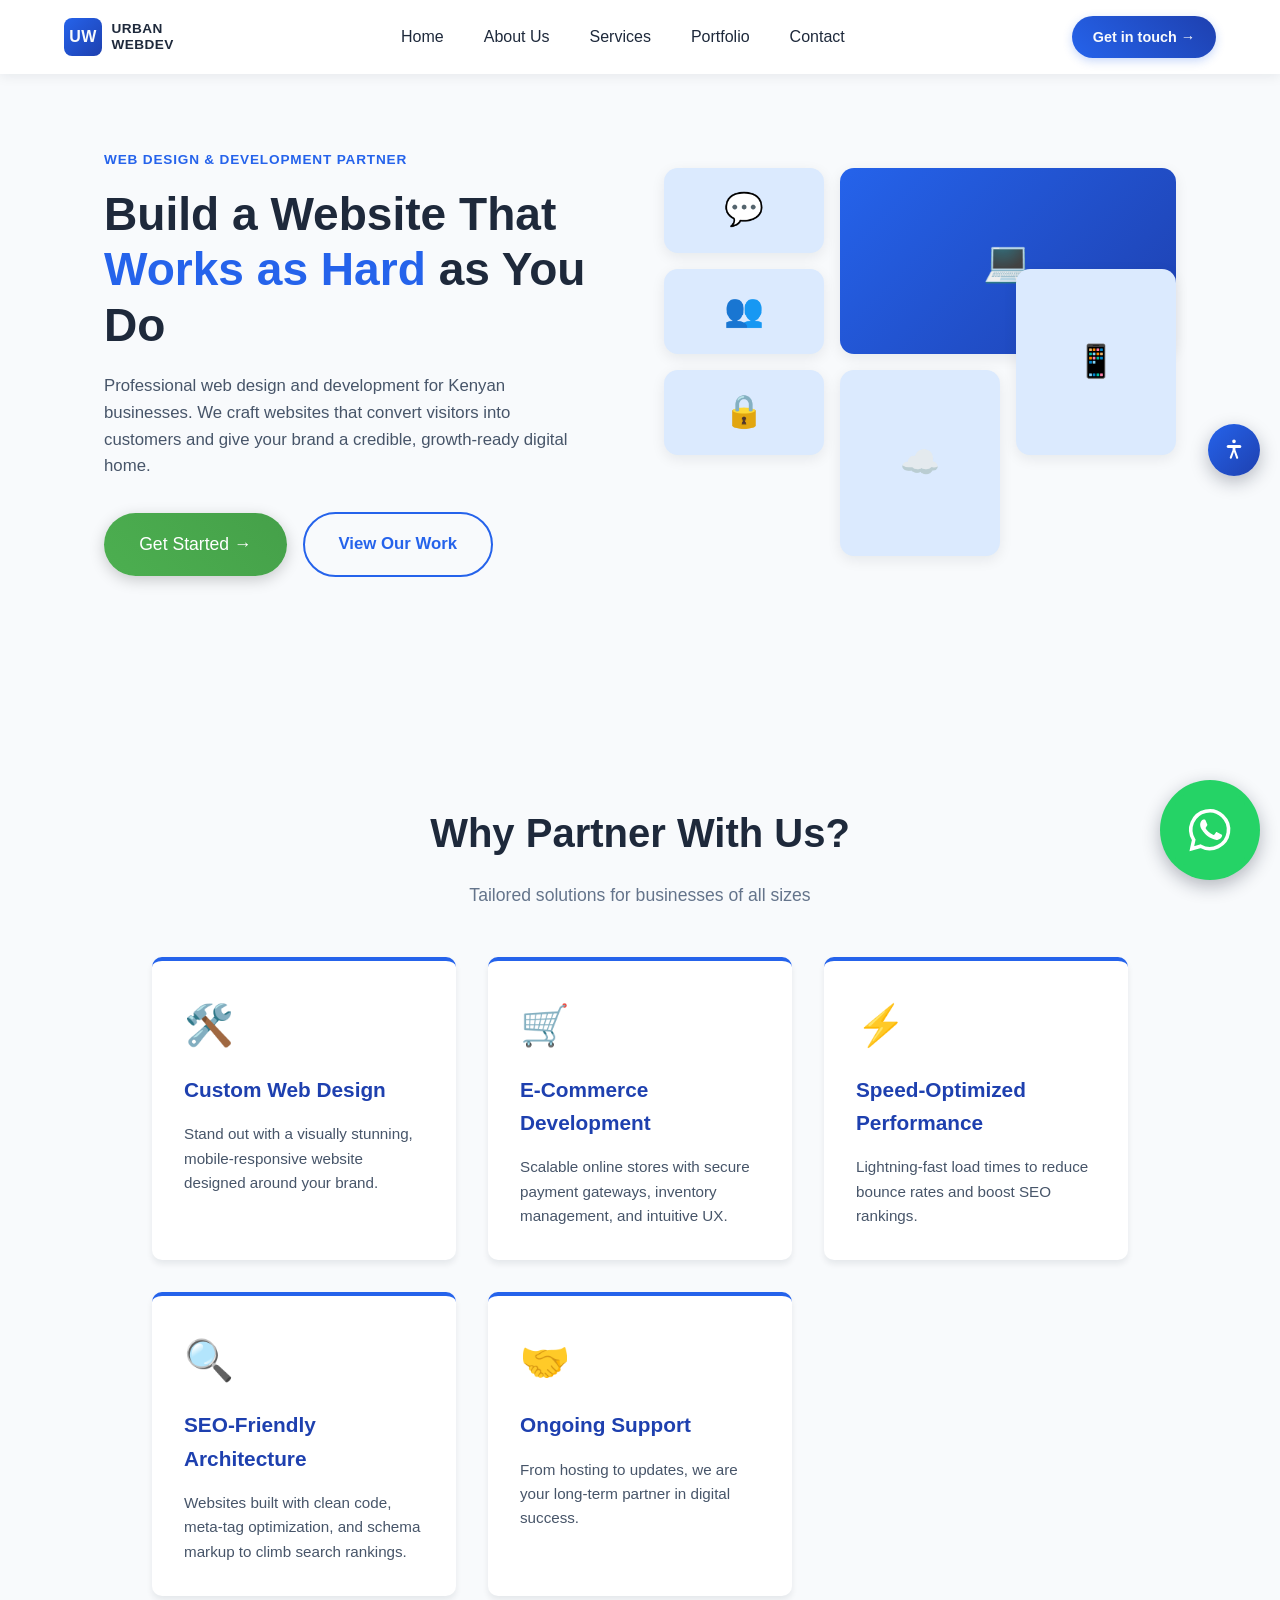
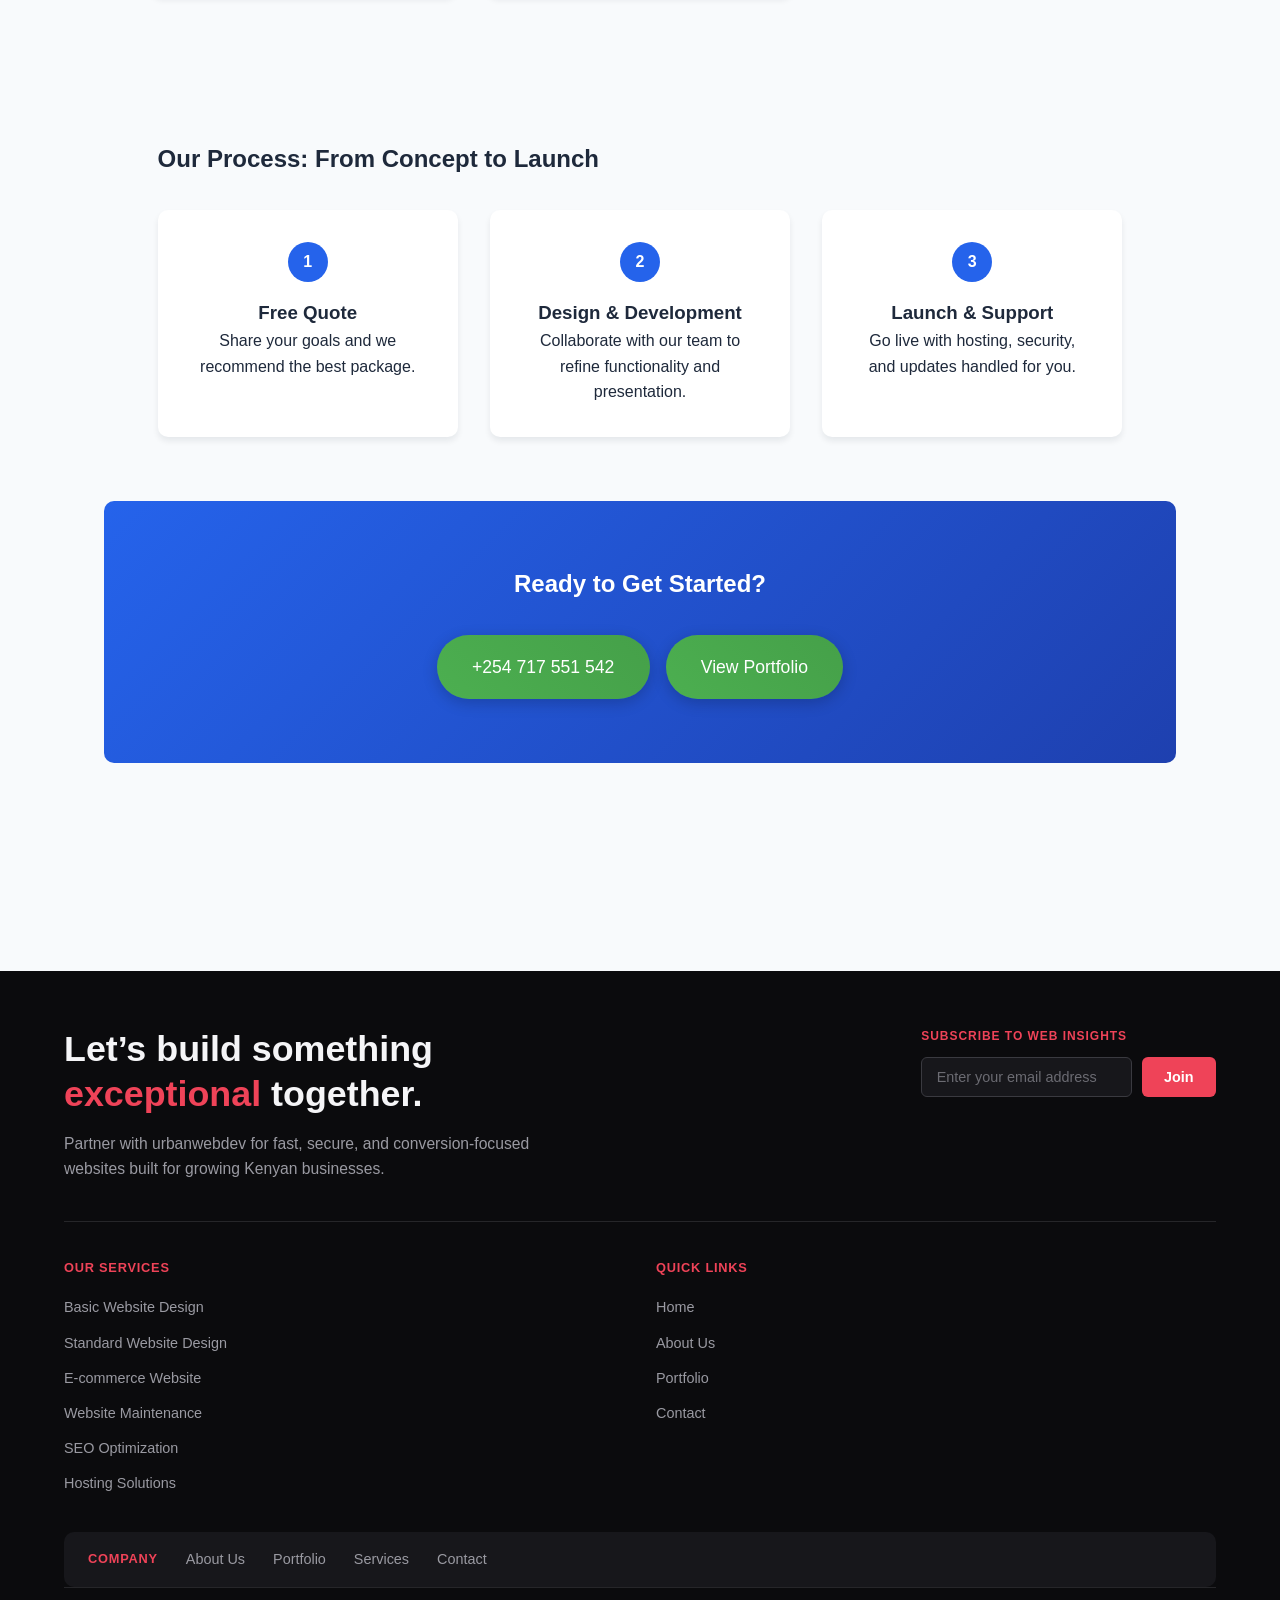
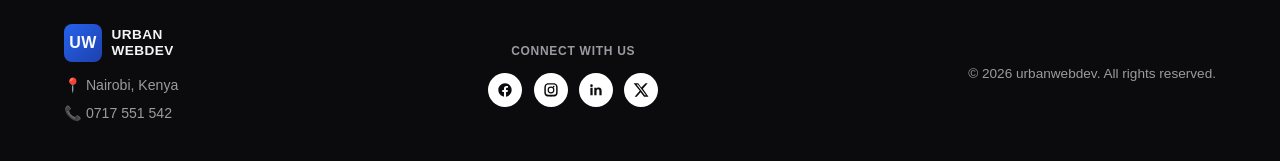
==== index.html @ 7603d4b6 "Added Floating Whatsapp Icon" ====
<!DOCTYPE html>
<html lang="en">
<head>
    <!-- Google Tag Manager -->
<script>(function(w,d,s,l,i){w[l]=w[l]||[];w[l].push({'gtm.start':
    new Date().getTime(),event:'gtm.js'});var f=d.getElementsByTagName(s)[0],
    j=d.createElement(s),dl=l!='dataLayer'?'&l='+l:'';j.async=true;j.src=
    'https://www.googletagmanager.com/gtm.js?id='+i+dl;f.parentNode.insertBefore(j,f);
    })(window,document,'script','dataLayer','GTM-MP3FTV48');</script>
    <!-- End Google Tag Manager -->
    <meta charset="UTF-8">
    <meta name="viewport" content="width=device-width, initial-scale=1.0">
    <title>urbanwebdev - Home</title>
    <link rel="stylesheet" href="./assets/styles/styles.css">
</head>
<body>
    <!-- Google Tag Manager (noscript) -->
<noscript><iframe src="https://www.googletagmanager.com/ns.html?id=GTM-MP3FTV48"
    height="0" width="0" style="display:none;visibility:hidden"></iframe></noscript>
    <!-- End Google Tag Manager (noscript) -->
    <nav class="navbar">
        <div class="navbar-inner">
            <a href="./" class="brand">
                <span class="brand-mark">UW</span>
                <span class="brand-text">URBAN<br>WEBDEV</span>
            </a>

            <div class="nav-links" id="navLinks">
                <a href="../" data-i18n="nav.home">Home</a>
                <a href="./about/" data-i18n="nav.about">About Us</a>
                <a href="./services/" data-i18n="nav.services">Services</a>
                <a href="./portfolio/" data-i18n="nav.portfolio">Portfolio</a>
                <a href="./contact/" data-i18n="nav.contact">Contact</a>
            </div>

            <div class="navbar-actions">
                <a href="./contact/" class="nav-cta" data-i18n="nav.cta">Get in touch →</a>
                <button class="hamburger" id="hamburgerBtn" type="button" aria-label="Toggle navigation menu" aria-expanded="false" aria-controls="navLinks">
                    <span class="hamburger-bar"></span>
                    <span class="hamburger-bar"></span>
                    <span class="hamburger-bar"></span>
                </button>
            </div>
        </div>
    </nav>

    <header class="hero-split">
        <div class="hero-split-text">
            <span class="eyebrow" data-i18n="hero.index.eyebrow">Web Design &amp; Development Partner</span>
            <h1 data-i18n-html="hero.index.headingHtml">Build a Website That <span class="accent">Works as Hard</span> as You Do</h1>
            <p data-i18n="hero.index.text">Professional web design and development for Kenyan businesses. We craft websites that convert visitors into customers and give your brand a credible, growth-ready digital home.</p>
            <div class="hero-split-actions">
                <a href="./contact/" class="cta-button" data-i18n="hero.index.btn1">Get Started →</a>
                <a href="./portfolio/" class="btn-outline" data-i18n="hero.index.btn2">View Our Work</a>
            </div>
        </div>
        <div class="hero-split-visual">
            <div class="visual-grid">
                <div class="visual-card card-a"><span>💬</span></div>
                <div class="visual-card card-b"><span>💻</span></div>
                <div class="visual-card card-c"><span>👥</span></div>
                <div class="visual-card card-d"><span>🔒</span></div>
                <div class="visual-card card-e"><span>☁️</span></div>
                <div class="visual-card card-f"><span>📱</span></div>
            </div>
        </div>
    </header>

    <main>
        <section class="section">
            <section class="benefits-section">
                <div class="benefits-container">
                    <h2>Why Partner With Us?</h2>
                    <p class="subheading">Tailored solutions for businesses of all sizes</p>

                    <div class="benefits-grid">
                        <div class="benefit-card">
                            <div class="benefit-icon">🛠️</div>
                            <h3>Custom Web Design</h3>
                            <p>Stand out with a visually stunning, mobile-responsive website designed around your brand.</p>
                        </div>

                        <div class="benefit-card">
                            <div class="benefit-icon">🛒</div>
                            <h3>E-Commerce Development</h3>
                            <p>Scalable online stores with secure payment gateways, inventory management, and intuitive UX.</p>
                        </div>

                        <div class="benefit-card">
                            <div class="benefit-icon">⚡</div>
                            <h3>Speed-Optimized Performance</h3>
                            <p>Lightning-fast load times to reduce bounce rates and boost SEO rankings.</p>
                        </div>

                        <div class="benefit-card">
                            <div class="benefit-icon">🔍</div>
                            <h3>SEO-Friendly Architecture</h3>
                            <p>Websites built with clean code, meta-tag optimization, and schema markup to climb search rankings.</p>
                        </div>

                        <div class="benefit-card">
                            <div class="benefit-icon">🤝</div>
                            <h3>Ongoing Support</h3>
                            <p>From hosting to updates, we are your long-term partner in digital success.</p>
                        </div>
                    </div>
                </div>
            </section>

            <section class="process-section">
                <h2>Our Process: From Concept to Launch</h2>
                <div class="process-steps">
                    <div class="process-step">
                        <div class="step-number">1</div>
                        <h3>Free Quote</h3>
                        <p>Share your goals and we recommend the best package.</p>
                    </div>
                    <div class="process-step">
                        <div class="step-number">2</div>
                        <h3>Design & Development</h3>
                        <p>Collaborate with our team to refine functionality and presentation.</p>
                    </div>
                    <div class="process-step">
                        <div class="step-number">3</div>
                        <h3>Launch & Support</h3>
                        <p>Go live with hosting, security, and updates handled for you.</p>
                    </div>
                </div>
            </section>

            <section class="cta-section">
                <h2>Ready to Get Started?</h2>
                <div class="cta-buttons">
                    <a href="tel:+254717551542" class="cta-button">
                        <i class="fas fa-phone"></i> +254 717 551 542
                    </a>
                    <a href="./portfolio/" class="cta-button">
                        <i class="fas fa-laptop-code"></i> View Portfolio
                    </a>
                </div>
            </section>
        </section>
    </main>

    <footer class="site-footer">
        <div class="footer-top">
            <div class="footer-cta">
                <h2 data-i18n-html="footer.ctaHeadingHtml">Let’s build something <span class="accent">exceptional</span> together.</h2>
                <p data-i18n="footer.ctaText">Partner with urbanwebdev for fast, secure, and conversion-focused websites built for growing Kenyan businesses.</p>
            </div>

            <form class="footer-subscribe" id="newsletterForm">
                <label for="newsletterEmail" data-i18n="footer.subscribeLabel">Subscribe to Web Insights</label>
                <div class="subscribe-row">
                    <input type="email" id="newsletterEmail" name="newsletterEmail" placeholder="Enter your email address" required>
                    <button type="submit" data-i18n="footer.subscribeBtn">Join</button>
                </div>
            </form>
        </div>

        <div class="footer-divider"></div>

        <div class="footer-columns">
            <div class="footer-col">
                <h4 data-i18n="footer.servicesHeading">Our Services</h4>
                <ul>
                    <li><a href="services/services.html#pricing" data-i18n="footer.svc.basic">Basic Website Design</a></li>
                    <li><a href="services/services.html#pricing" data-i18n="footer.svc.standard">Standard Website Design</a></li>
                    <li><a href="services/services.html#pricing" data-i18n="footer.svc.ecommerce">E-commerce Website</a></li>
                    <li><a href="services/services.html#additional-services" data-i18n="footer.svc.maintenance">Website Maintenance</a></li>
                    <li><a href="services/services.html#additional-services" data-i18n="footer.svc.seo">SEO Optimization</a></li>
                    <li><a href="services/services.html#additional-services" data-i18n="footer.svc.hosting">Hosting Solutions</a></li>
                </ul>
            </div>

            <div class="footer-col">
                <h4 data-i18n="footer.quickLinksHeading">Quick Links</h4>
                <ul>
                    <li><a href="./">Home</a></li>
                    <li><a href="./about/">About Us</a></li>
                    <li><a href="./portfolio/">Portfolio</a></li>
                    <li><a href="./contact/">Contact</a></li>
                </ul>
            </div>
        </div>

        <div class="footer-company-bar">
            <span class="footer-company-label" data-i18n="footer.companyLabel">Company</span>
            <a href="./about/">About Us</a>
            <a href="./portfolio/">Portfolio</a>
            <a href="./services/">Services</a>
            <a href="./contact/">Contact</a>
        </div>

        <div class="footer-divider"></div>

        <div class="footer-bottom-row">
            <div class="footer-identity">
                <a href="./" class="footer-logo">
                    <span class="brand-mark">UW</span>
                    <span class="brand-text">URBAN<br>WEBDEV</span>
                </a>
                <p>📍 Nairobi, Kenya</p>
                <p class="footer-phone">📞 0717 551 542</p>
            </div>

            <div class="footer-social">
                <span data-i18n="footer.connect">Connect with us</span>
                <div class="social-icons">
                    <a href="https://facebook.com/urbanwebdev" target="_blank" rel="noopener" aria-label="Facebook">
                        <svg viewBox="0 0 24 24" width="16" height="16" fill="currentColor" aria-hidden="true"><path d="M22 12.06C22 6.5 17.52 2 12 2S2 6.5 2 12.06C2 17.08 5.66 21.23 10.44 22v-7.03H7.9v-2.91h2.54V9.85c0-2.5 1.49-3.89 3.77-3.89 1.09 0 2.24.2 2.24.2v2.46h-1.26c-1.24 0-1.63.77-1.63 1.56v1.88h2.78l-.44 2.91h-2.34V22C18.34 21.23 22 17.08 22 12.06z"/></svg>
                    </a>
                    <a href="https://instagram.com/urbanwebdev" target="_blank" rel="noopener" aria-label="Instagram">
                        <svg viewBox="0 0 24 24" width="16" height="16" fill="currentColor" aria-hidden="true"><path d="M12 2c2.72 0 3.06.01 4.12.06 1.06.05 1.79.22 2.43.46.66.26 1.22.6 1.77 1.15.55.55.89 1.11 1.15 1.77.24.64.41 1.37.46 2.43.05 1.06.06 1.4.06 4.13s-.01 3.06-.06 4.12c-.05 1.06-.22 1.79-.46 2.43a4.9 4.9 0 0 1-1.15 1.77 4.9 4.9 0 0 1-1.77 1.15c-.64.24-1.37.41-2.43.46-1.06.05-1.4.06-4.12.06s-3.06-.01-4.13-.06c-1.06-.05-1.79-.22-2.43-.46a4.9 4.9 0 0 1-1.77-1.15 4.9 4.9 0 0 1-1.15-1.77c-.24-.64-.41-1.37-.46-2.43C2.01 15.06 2 14.72 2 12s.01-3.06.06-4.13c.05-1.06.22-1.79.46-2.43.26-.66.6-1.22 1.15-1.77A4.9 4.9 0 0 1 5.44 2.52c.64-.24 1.37-.41 2.43-.46C8.94 2.01 9.28 2 12 2zm0 1.8c-2.67 0-2.99.01-4.04.06-.87.04-1.34.18-1.65.3-.42.16-.71.36-1.02.67-.31.31-.5.6-.67 1.02-.12.31-.26.78-.3 1.65-.05 1.05-.06 1.37-.06 4.04s.01 2.99.06 4.04c.04.87.18 1.34.3 1.65.16.42.36.71.67 1.02.31.31.6.5 1.02.67.31.12.78.26 1.65.3 1.05.05 1.37.06 4.04.06s2.99-.01 4.04-.06c.87-.04 1.34-.18 1.65-.3.42-.16.71-.36 1.02-.67.31-.31.5-.6.67-1.02.12-.31.26-.78.3-1.65.05-1.05.06-1.37.06-4.04s-.01-2.99-.06-4.04c-.04-.87-.18-1.34-.3-1.65a2.73 2.73 0 0 0-.67-1.02 2.73 2.73 0 0 0-1.02-.67c-.31-.12-.78-.26-1.65-.3-1.05-.05-1.37-.06-4.04-.06zm0 3.07a5.13 5.13 0 1 1 0 10.26 5.13 5.13 0 0 1 0-10.26zm0 1.8a3.33 3.33 0 1 0 0 6.66 3.33 3.33 0 0 0 0-6.66zm5.34-1.99a1.2 1.2 0 1 1-2.4 0 1.2 1.2 0 0 1 2.4 0z"/></svg>
                    </a>
                    <a href="https://linkedin.com/company/urbanwebdev" target="_blank" rel="noopener" aria-label="LinkedIn">
                        <svg viewBox="0 0 24 24" width="16" height="16" fill="currentColor" aria-hidden="true"><path d="M6.94 8.5H3.56V20h3.38V8.5zM5.25 3.56A1.96 1.96 0 1 0 5.28 7.5a1.96 1.96 0 0 0-.03-3.94zM20.44 20h-3.37v-5.95c0-1.42-.03-3.25-1.98-3.25-1.98 0-2.29 1.55-2.29 3.15V20H9.44V8.5h3.24v1.57h.05c.45-.85 1.56-1.75 3.2-1.75 3.42 0 4.51 2.25 4.51 5.18V20z"/></svg>
                    </a>
                    <a href="https://x.com/urbanwebdev" target="_blank" rel="noopener" aria-label="X (Twitter)">
                        <svg viewBox="0 0 24 24" width="16" height="16" fill="currentColor" aria-hidden="true"><path d="M18.9 2H22l-7.2 8.24L23.2 22h-6.6l-5.17-6.77L5.5 22H2.4l7.7-8.82L1 2h6.76l4.67 6.2L18.9 2zm-1.15 18h1.83L7.35 3.9H5.4L17.75 20z"/></svg>
                    </a>
                </div>
            </div>

            <div class="footer-legal">
                <p data-i18n="footer.legal">© 2026 urbanwebdev. All rights reserved.</p>
            </div>
        </div>
    </footer>

    <script src="./assets/js/script.js"></script>
    <div class="a11y-widget" id="a11yWidget">
        <button type="button" class="a11y-toggle" id="a11yToggle" aria-label="Accessibility options" aria-expanded="false" aria-controls="a11yPanel">
            <svg viewBox="0 0 24 24" width="22" height="22" fill="currentColor" aria-hidden="true"><path d="M12 4.5a2 2 0 1 1 0-4 2 2 0 0 1 0 4zM4 8.2c0-.9.72-1.7 1.63-1.7H18.4c.9 0 1.63.8 1.63 1.7 0 .93-.73 1.7-1.63 1.7h-4.87v2.1l3.02 8.14a1.15 1.15 0 0 1-2.15.8L12 13.9l-2.4 6.94a1.15 1.15 0 0 1-2.16-.8l3.03-8.14v-2.1H5.63C4.72 9.9 4 9.13 4 8.2z"/></svg>
        </button>

        <div class="a11y-panel" id="a11yPanel" hidden>
            <div class="a11y-section">
                <span class="a11y-label">Text Size</span>
                <div class="a11y-btn-row">
                    <button type="button" data-a11y-fontstep="-1" aria-label="Decrease text size">A-</button>
                    <button type="button" data-a11y-fontreset aria-label="Reset text size">A</button>
                    <button type="button" data-a11y-fontstep="1" aria-label="Increase text size">A+</button>
                </div>
            </div>

            <div class="a11y-section">
                <span class="a11y-label">Theme</span>
                <div class="a11y-btn-row">
                    <button type="button" data-a11y-theme="light" aria-label="Light theme">Light</button>
                    <button type="button" data-a11y-theme="dark" aria-label="Dark theme">Dark</button>
                </div>
            </div>

            <div class="a11y-section">
                <label class="a11y-label" for="a11yLanguage">Language</label>
                <select id="a11yLanguage">
                    <option value="en">English</option>
                    <option value="sw">Kiswahili</option>
                    <option value="fr">Français</option>
                    <option value="de">Deutsch</option>
                    <option value="ar">العربية</option>
                    <option value="zh">中文</option>
                </select>
            </div>
        </div>
    </div>

    <script src="./assets/js/accessibility.js"></script>
    <div class="wa-widget">
        <button type="button" class="wa-toggle" id="waToggle" aria-haspopup="dialog" aria-controls="waModalOverlay" aria-label="Message us on WhatsApp">
            <img src="./assets/icons/whatsapp.svg" alt="" width="32" height="32">
        </button>
    </div>

    <div class="wa-modal-overlay" id="waModalOverlay" hidden>
        <div class="wa-modal" role="dialog" aria-modal="true" aria-labelledby="waModalTitle">
            <button type="button" class="wa-modal-close" id="waModalClose" aria-label="Close">&times;</button>
            <div class="wa-modal-header">
                <img src="./assets/icons/whatsapp.svg" alt="" width="28" height="28">
                <h3 id="waModalTitle">Chat with us on WhatsApp</h3>
            </div>
            <p class="wa-modal-subtext">Type your message below and we’ll open WhatsApp with it ready to send.</p>
            <form id="waMessageForm">
                <textarea id="waMessageInput" name="waMessage" placeholder="Hi urbanwebdev, I’d like to ask about..." required></textarea>
                <button type="submit" class="wa-modal-send">Send Message</button>
            </form>
        </div>
    </div>

    <script src="./assets/js/whatsapp-widget.js"></script>
</body>
</html>
---- assets/styles/styles.css ----
:root {
    --primary-blue: #2563eb;
    --dark-blue: #1e40af;
    --light-blue: #dbeafe;
    --text-dark: #1e293b;
    --text-light: #f8fafc;
    --background: #f8fafc;
    --card-bg: #ffffff;
}

* {
    margin: 0;
    padding: 0;
    box-sizing: border-box;
    font-family: 'Segoe UI', sans-serif;
}

html {
    scroll-behavior: smooth;
}

body {
    line-height: 1.6;
    color: var(--text-dark);
    background: var(--background);
}

img {
    max-width: 100%;
    display: block;
}

/* Navigation */
.navbar {
    position: sticky;
    top: 0;
    z-index: 1000;
    background: rgba(255, 255, 255, 0.96);
    backdrop-filter: blur(8px);
    box-shadow: 0 2px 12px rgba(15, 23, 42, 0.08);
    padding: 1rem 5%;
    animation: slideIn 0.5s ease-out;
}

.navbar-inner {
    display: flex;
    align-items: center;
    justify-content: space-between;
    gap: 1.5rem;
    max-width: 1200px;
    margin: 0 auto;
}

.brand {
    display: flex;
    align-items: center;
    gap: 0.6rem;
    text-decoration: none;
    flex-shrink: 0;
}

.brand-mark {
    display: flex;
    align-items: center;
    justify-content: center;
    width: 38px;
    height: 38px;
    border-radius: 8px;
    background: linear-gradient(135deg, var(--primary-blue), var(--dark-blue));
    color: var(--text-light);
    font-weight: 800;
    font-size: 1rem;
    letter-spacing: 0.02em;
}

.brand-text {
    font-weight: 800;
    font-size: 0.85rem;
    line-height: 1.2;
    color: var(--text-dark);
    letter-spacing: 0.03em;
}

.nav-links {
    display: flex;
    align-items: center;
    gap: 0.5rem;
    flex-wrap: wrap;
}

.nav-links a {
    color: var(--text-dark);
    text-decoration: none;
    padding: 0.5rem 1rem;
    border-radius: 5px;
    font-weight: 500;
    transition: background-color 0.3s ease, transform 0.3s ease, color 0.3s ease;
}

.nav-links a:hover {
    color: var(--primary-blue);
    background-color: #dfeaff;
    transform: translateY(-2px);
}

.navbar-actions {
    display: flex;
    align-items: center;
    gap: 1rem;
    flex-shrink: 0;
}

.nav-cta {
    display: inline-flex;
    align-items: center;
    gap: 0.4rem;
    padding: 0.6rem 1.3rem;
    border-radius: 50px;
    background: linear-gradient(45deg, var(--primary-blue), var(--dark-blue));
    color: var(--text-light);
    text-decoration: none;
    font-weight: 600;
    font-size: 0.9rem;
    white-space: nowrap;
    box-shadow: 0 3px 10px rgba(37, 99, 235, 0.25);
    transition: transform 0.2s ease, box-shadow 0.2s ease;
}

.nav-cta:hover {
    transform: translateY(-2px);
    box-shadow: 0 6px 16px rgba(37, 99, 235, 0.35);
}

@keyframes slideIn {
    from {
        transform: translateY(-100%);
    }
    to {
        transform: translateY(0);
    }
}

/* Hero Section */
.hero {
    background: linear-gradient(135deg, var(--primary-blue), var(--dark-blue));
    color: white;
    padding: 150px 20px 100px;
    text-align: center;
    animation: fadeIn 1s ease-in;
}

.hero h1 {
    font-size: clamp(2.2rem, 4vw, 4rem);
    margin-bottom: 1rem;
}

.hero p {
    max-width: 900px;
    margin: 0 auto 1.5rem;
    font-size: 1.1rem;
}

@keyframes fadeIn {
    from { opacity: 0; transform: translateY(20px); }
    to { opacity: 1; transform: translateY(0); }
}

/* Hero split layout (text + 2 actions left, visual right) — shared across all pages */
.hero-split {
    max-width: 1200px;
    margin: 0 auto;
    padding: 4.5rem 5% 4rem;
    display: grid;
    grid-template-columns: 1fr 1fr;
    gap: 3rem;
    align-items: center;
    background: var(--background);
}

.hero-split-text .eyebrow {
    display: inline-block;
    text-transform: uppercase;
    letter-spacing: 0.06em;
    font-size: 0.85rem;
    font-weight: 700;
    color: var(--primary-blue);
    margin-bottom: 1rem;
}

.hero-split-text h1 {
    font-size: clamp(2.1rem, 3.6vw, 3rem);
    line-height: 1.2;
    margin-bottom: 1.25rem;
    color: var(--text-dark);
}

.hero-split-text h1 .accent {
    color: var(--primary-blue);
}

.hero-split-text > p {
    color: #475569;
    font-size: 1.05rem;
    max-width: 480px;
    margin-bottom: 2rem;
}

.hero-split-actions {
    display: flex;
    align-items: center;
    gap: 1rem;
    flex-wrap: wrap;
}

.btn-outline {
    display: inline-flex;
    align-items: center;
    gap: 0.4rem;
    padding: 1em 2em;
    font-size: 1.05rem;
    font-weight: 600;
    border-radius: 50px;
    border: 2px solid var(--primary-blue);
    color: var(--primary-blue);
    text-decoration: none;
    background: transparent;
    transition: background-color 0.3s ease, color 0.3s ease, transform 0.3s ease;
}

.btn-outline:hover {
    background: var(--primary-blue);
    color: var(--text-light);
    transform: translateY(-2px);
}

.hero-split-visual {
    width: 100%;
}

.visual-grid {
    display: grid;
    grid-template-columns: repeat(3, 1fr);
    grid-auto-rows: 85px;
    gap: 1rem;
}

.visual-card {
    display: flex;
    align-items: center;
    justify-content: center;
    font-size: 2rem;
    border-radius: 14px;
    background: var(--light-blue);
    box-shadow: 0 4px 14px rgba(15, 23, 42, 0.08);
}

.visual-card.card-a { grid-column: 1 / 2; grid-row: 1 / 2; }

.visual-card.card-b {
    grid-column: 2 / 4;
    grid-row: 1 / 3;
    background: linear-gradient(135deg, var(--primary-blue), var(--dark-blue));
    font-size: 2.5rem;
}

.visual-card.card-c { grid-column: 1 / 2; grid-row: 2 / 3; }
.visual-card.card-d { grid-column: 1 / 2; grid-row: 3 / 4; }
.visual-card.card-e { grid-column: 2 / 3; grid-row: 3 / 5; }
.visual-card.card-f { grid-column: 3 / 4; grid-row: 2 / 4; }

/* CTA buttons */
.cta-button {
    display: inline-block;
    padding: 1em 2em;
    font-size: 1.1rem;
    color: white;
    text-decoration: none;
    border-radius: 50px;
    background: linear-gradient(45deg, #4CAF50, #45a049);
    box-shadow: 0 4px 15px rgba(0,0,0,0.2);
    position: relative;
    overflow: hidden;
    transition: all 0.3s ease;
    animation: buttonEntrance 0.8s ease-out;
}

.cta-button:hover {
    transform: translateY(-3px);
    box-shadow: 0 6px 20px rgba(0,0,0,0.3);
    background: linear-gradient(45deg, #45a049, #4CAF50);
}

@keyframes pulse {
    0% { transform: scale(1); }
    50% { transform: scale(1.05); }
    100% { transform: scale(1); }
}

.cta-button:hover {
    animation: pulse 1.5s infinite;
}

.cta-button::after {
    content: '';
    position: absolute;
    top: 50%;
    left: 50%;
    width: 300px;
    height: 300px;
    background: rgba(255,255,255,0.2);
    border-radius: 50%;
    transform: translate(-50%, -50%) scale(0);
    transition: transform 0.5s, opacity 0.5s;
    opacity: 0;
}

.cta-button:active::after {
    transform: translate(-50%, -50%) scale(1);
    opacity: 1;
    transition: 0s;
}

@keyframes buttonEntrance {
    from {
        opacity: 0;
        transform: translateY(20px);
    }
    to {
        opacity: 1;
        transform: translateY(0);
    }
}

/* Common Sections */
.section {
    padding: 5rem 5%;
    max-width: 1200px;
    margin: 0 auto;
}

.benefits-section {
    padding: 5rem 2rem;
    background: #f8fafc;
}

.benefits-container {
    max-width: 1200px;
    margin: 0 auto;
}

.benefits-container h2 {
    text-align: center;
    font-size: 2.5rem;
    color: #1e293b;
    margin-bottom: 1rem;
}

.subheading {
    text-align: center;
    color: #64748b;
    margin-bottom: 3rem;
    font-size: 1.1rem;
}

.benefits-grid {
    display: grid;
    grid-template-columns: repeat(auto-fit, minmax(240px, 1fr));
    gap: 2rem;
    padding: 0 1rem;
}

.benefit-card {
    background: white;
    padding: 2rem;
    border-radius: 10px;
    box-shadow: 0 4px 6px rgba(15, 23, 42, 0.08);
    transition: transform 0.3s ease, box-shadow 0.3s ease;
    border-top: 4px solid var(--primary-blue);
}

.benefit-card:hover {
    transform: translateY(-5px);
    box-shadow: 0 6px 12px rgba(15, 23, 42, 0.12);
}

.benefit-icon {
    font-size: 2.5rem;
    margin-bottom: 1rem;
}

.benefit-card h3 {
    color: var(--dark-blue);
    margin-bottom: 1rem;
    font-size: 1.3rem;
}

.benefit-card p {
    color: #475569;
    line-height: 1.6;
    font-size: 0.95rem;
}

.process-section {
    margin: 4rem 0;
    padding: 0 5%;
    max-width: 1200px;
    margin-inline: auto;
}

.process-steps {
    display: grid;
    grid-template-columns: repeat(3, 1fr);
    gap: 2rem;
    margin: 2rem 0;
}

.process-step {
    background: white;
    padding: 2rem;
    border-radius: 10px;
    text-align: center;
    box-shadow: 0 4px 6px rgba(15, 23, 42, 0.08);
}

.step-number {
    width: 40px;
    height: 40px;
    background: var(--primary-blue);
    color: white;
    border-radius: 50%;
    display: flex;
    align-items: center;
    justify-content: center;
    margin: 0 auto 1rem;
    font-weight: 700;
}

.cta-section {
    max-width: 1200px;
    margin: 4rem auto;
    text-align: center;
    padding: 4rem 2rem;
    background: linear-gradient(135deg, var(--primary-blue), var(--dark-blue));
    color: white;
    border-radius: 10px;
}

.cta-buttons {
    margin-top: 2rem;
    display: flex;
    gap: 1rem;
    justify-content: center;
    flex-wrap: wrap;
}

/* Shareable utility classes */
.animate {
    opacity: 1;
    transform: translateY(0);
}

/* Contact / form */
.contact-form,
.google-form-container {
    max-width: 900px;
    margin: 2rem auto;
}

.google-form-container iframe {
    width: 100%;
    max-width: 640px;
    min-height: 553px;
    border: 0;
    margin: 0 auto;
    display: block;
}
/* Contact split module */
.contact-split {
    max-width: 1200px;
    margin: 3rem auto;
    padding: 0 5%;
    display: grid;
    grid-template-columns: 1fr 1.15fr;
    border-radius: 16px;
    overflow: hidden;
    box-shadow: 0 10px 40px rgba(15, 23, 42, 0.15);
}

.contact-visual {
    position: relative;
    padding: 3rem 2.5rem;
    color: var(--text-light);
    background:
        radial-gradient(circle at 20% 20%, rgba(255, 255, 255, 0.18), transparent 45%),
        radial-gradient(circle at 80% 70%, rgba(255, 255, 255, 0.12), transparent 50%),
        linear-gradient(135deg, var(--dark-blue), var(--primary-blue));
    display: flex;
    flex-direction: column;
    justify-content: center;
    min-height: 460px;
}

.contact-visual .eyebrow {
    text-transform: uppercase;
    letter-spacing: 0.08em;
    font-size: 0.85rem;
    font-weight: 600;
    opacity: 0.85;
    margin-bottom: 1rem;
}

.contact-visual h2 {
    font-size: clamp(1.7rem, 3vw, 2.4rem);
    margin-bottom: 1rem;
    line-height: 1.25;
}

.contact-visual p {
    color: var(--light-blue);
    max-width: 420px;
}

.contact-card {
    background: var(--card-bg);
    padding: 3rem 2.5rem;
}

.contact-card h2 {
    font-size: 1.6rem;
    margin-bottom: 1.5rem;
    color: var(--text-dark);
}

.contact-form-grid .form-row {
    display: grid;
    grid-template-columns: 1fr 1fr;
    gap: 1.25rem;
    margin-bottom: 1.25rem;
}

.contact-form-grid .form-group {
    display: flex;
    flex-direction: column;
    gap: 0.4rem;
}

.contact-form-grid label,
.contact-form-grid legend {
    font-size: 0.85rem;
    font-weight: 600;
    color: var(--dark-blue);
}

.contact-form-grid input,
.contact-form-grid select {
    padding: 0.7rem 0.9rem;
    border: 1px solid #cbd5e1;
    border-radius: 8px;
    font-size: 0.95rem;
    color: var(--text-dark);
    background: var(--card-bg);
    font-family: inherit;
}

.contact-form-grid input:focus,
.contact-form-grid select:focus {
    outline: none;
    border-color: var(--primary-blue);
    box-shadow: 0 0 0 3px var(--light-blue);
}

.starting-point {
    border: none;
    padding: 0;
    margin: 0 0 1.25rem;
}

.starting-point legend {
    padding: 0;
    margin-bottom: 0.6rem;
}

.radio-option {
    display: flex;
    align-items: center;
    gap: 0.7rem;
    border: 1px solid #cbd5e1;
    border-radius: 8px;
    padding: 0.8rem 1rem;
    margin-bottom: 0.75rem;
    cursor: pointer;
    transition: border-color 0.2s ease, background-color 0.2s ease;
    font-size: 0.92rem;
    font-weight: 400;
    color: var(--text-dark);
}

.radio-option:hover {
    border-color: var(--primary-blue);
}

.radio-option input[type="radio"] {
    accent-color: var(--primary-blue);
    width: 16px;
    height: 16px;
    flex-shrink: 0;
}

.submit-btn {
    background: linear-gradient(45deg, var(--primary-blue), var(--dark-blue));
    margin-top: 0.5rem;
}

.submit-btn:hover {
    background: linear-gradient(45deg, var(--dark-blue), var(--primary-blue));
}


/* Hamburger menu (mobile navigation toggle) */
.hamburger {
    display: none;
    flex-direction: column;
    justify-content: space-between;
    width: 26px;
    height: 18px;
    background: transparent;
    border: none;
    padding: 0;
    cursor: pointer;
    z-index: 1100;
}

.hamburger-bar {
    display: block;
    width: 100%;
    height: 3px;
    border-radius: 2px;
    background-color: var(--text-dark);
    transition: transform 0.3s ease, opacity 0.3s ease;
}

.hamburger[aria-expanded="true"] .hamburger-bar:nth-child(1) {
    transform: translateY(7.5px) rotate(45deg);
}

.hamburger[aria-expanded="true"] .hamburger-bar:nth-child(2) {
    opacity: 0;
}

.hamburger[aria-expanded="true"] .hamburger-bar:nth-child(3) {
    transform: translateY(-7.5px) rotate(-45deg);
}

/* Responsive Design */
@media (max-width: 768px) {
    .navbar-inner {
        flex-wrap: wrap;
        row-gap: 0.75rem;
    }

    .brand-text {
        font-size: 0.75rem;
    }

    .hamburger {
        display: flex;
    }

    .nav-cta {
        padding: 0.55rem 1.1rem;
        font-size: 0.85rem;
    }

    .nav-links {
        display: none;
        order: 3;
        flex-basis: 100%;
        flex-direction: column;
        align-items: stretch;
        text-align: center;
        width: 100%;
        gap: 0;
    }

    .nav-links.active {
        display: flex;
        animation: slideIn 0.3s ease-out;
    }

    .nav-links a {
        display: block;
        padding: 0.5rem;
    }

    .benefits-grid,
    .process-steps {
        grid-template-columns: 1fr;
    }

    .cta-buttons {
        flex-direction: column;
    }

    .contact-split {
        grid-template-columns: 1fr;
        margin: 2rem auto;
    }

    .contact-visual {
        min-height: 260px;
    }

    .contact-form-grid .form-row {
        grid-template-columns: 1fr;
    }

    .hero-split {
        grid-template-columns: 1fr;
        padding: 2.5rem 5% 3rem;
        text-align: center;
    }

    .hero-split-text > p {
        margin-left: auto;
        margin-right: auto;
    }

    .hero-split-actions {
        justify-content: center;
    }

    .hero-split-visual {
        order: -1;
    }

    .visual-grid {
        grid-auto-rows: 65px;
        max-width: 360px;
        margin: 0 auto;
    }

    .footer-top {
        flex-direction: column;
    }

    .footer-subscribe {
        width: 100%;
    }

    .subscribe-row {
        flex-direction: column;
    }

    .footer-company-bar {
        flex-direction: column;
        align-items: flex-start;
    }

    .footer-bottom-row {
        flex-direction: column;
        align-items: flex-start;
        text-align: left;
    }

    .footer-social {
        align-items: flex-start;
    }
}

/* Footer — dark theme with red accent, matching the reference design */
.site-footer {
    --footer-bg: #0b0b0d;
    --footer-bg-alt: #17171b;
    --footer-accent: #ef4358;
    --footer-text: #f5f5f7;
    --footer-muted: #9a9aa2;
    background: var(--footer-bg);
    color: var(--footer-text);
    margin-top: 4rem;
    padding: 3.5rem 5% 0;
}

.site-footer a {
    color: inherit;
}

.footer-top {
    max-width: 1200px;
    margin: 0 auto;
    display: flex;
    justify-content: space-between;
    align-items: flex-start;
    gap: 3rem;
    flex-wrap: wrap;
    padding-bottom: 2.5rem;
}

.footer-cta {
    max-width: 560px;
}

.footer-cta h2 {
    font-size: clamp(1.6rem, 2.8vw, 2.3rem);
    line-height: 1.25;
    margin-bottom: 0.9rem;
    color: var(--footer-text);
}

.footer-cta h2 .accent {
    color: var(--footer-accent);
}

.footer-cta p {
    color: var(--footer-muted);
    font-size: 0.98rem;
    max-width: 480px;
}

.footer-subscribe {
    min-width: 280px;
}

.footer-subscribe label {
    display: block;
    text-transform: uppercase;
    letter-spacing: 0.08em;
    font-size: 0.75rem;
    font-weight: 700;
    color: var(--footer-accent);
    margin-bottom: 0.7rem;
}

.subscribe-row {
    display: flex;
    gap: 0.6rem;
}

.subscribe-row input {
    flex: 1;
    min-width: 0;
    padding: 0.7rem 0.9rem;
    border-radius: 6px;
    border: 1px solid #3a3a40;
    background: var(--footer-bg-alt);
    color: var(--footer-text);
    font-size: 0.9rem;
    font-family: inherit;
}

.subscribe-row input::placeholder {
    color: #6b6b72;
}

.subscribe-row input:focus {
    outline: none;
    border-color: var(--footer-accent);
}

.subscribe-row button {
    padding: 0.7rem 1.4rem;
    border: none;
    border-radius: 6px;
    background: var(--footer-accent);
    color: #ffffff;
    font-weight: 700;
    font-size: 0.9rem;
    cursor: pointer;
    white-space: nowrap;
    transition: opacity 0.2s ease;
}

.subscribe-row button:hover {
    opacity: 0.88;
}

.footer-divider {
    max-width: 1200px;
    margin: 0 auto;
    border-top: 1px solid #262629;
}

.footer-columns {
    max-width: 1200px;
    margin: 0 auto;
    display: grid;
    grid-template-columns: repeat(auto-fit, minmax(180px, 1fr));
    gap: 2rem;
    padding: 2.25rem 0;
}

.footer-col h4 {
    text-transform: uppercase;
    letter-spacing: 0.06em;
    font-size: 0.8rem;
    font-weight: 700;
    color: var(--footer-accent);
    margin-bottom: 1rem;
}

.footer-col ul {
    list-style: none;
    margin: 0;
    padding: 0;
    display: flex;
    flex-direction: column;
    gap: 0.6rem;
}

.footer-col a {
    color: var(--footer-muted);
    text-decoration: none;
    font-size: 0.9rem;
    transition: color 0.2s ease;
}

.footer-col a:hover {
    color: var(--footer-text);
}

.footer-company-bar {
    max-width: 1200px;
    margin: 0 auto;
    display: flex;
    align-items: center;
    flex-wrap: wrap;
    gap: 1.75rem;
    background: var(--footer-bg-alt);
    border-radius: 10px;
    padding: 1rem 1.5rem;
}

.footer-company-label {
    text-transform: uppercase;
    letter-spacing: 0.06em;
    font-size: 0.8rem;
    font-weight: 700;
    color: var(--footer-accent);
}

.footer-company-bar a {
    color: var(--footer-muted);
    text-decoration: none;
    font-size: 0.9rem;
    transition: color 0.2s ease;
}

.footer-company-bar a:hover {
    color: var(--footer-text);
}

.footer-bottom-row {
    max-width: 1200px;
    margin: 0 auto;
    display: flex;
    align-items: center;
    justify-content: space-between;
    gap: 2rem;
    flex-wrap: wrap;
    padding: 2.25rem 0;
}

.footer-identity {
    display: flex;
    flex-direction: column;
    align-items: flex-start;
    gap: 0.35rem;
}

.footer-logo {
    display: flex;
    align-items: center;
    gap: 0.6rem;
    text-decoration: none;
    margin-bottom: 0.4rem;
}

.footer-logo .brand-text {
    color: var(--footer-text);
}

.footer-identity p {
    color: var(--footer-muted);
    font-size: 0.88rem;
}

.footer-social {
    display: flex;
    flex-direction: column;
    align-items: center;
    gap: 0.75rem;
}

.footer-social > span {
    text-transform: uppercase;
    letter-spacing: 0.06em;
    font-size: 0.75rem;
    font-weight: 700;
    color: var(--footer-muted);
}

.social-icons {
    display: flex;
    gap: 0.7rem;
}

.social-icons a {
    display: flex;
    align-items: center;
    justify-content: center;
    width: 34px;
    height: 34px;
    border-radius: 50%;
    background: #ffffff;
    color: #0b0b0d;
    transition: transform 0.2s ease, background-color 0.2s ease;
}

.social-icons a:hover {
    background: var(--footer-accent);
    color: #ffffff;
    transform: translateY(-2px);
}

.footer-legal p {
    color: var(--footer-muted);
    font-size: 0.85rem;
}

/* Accessibility widget — floating text size / theme / language control */
.a11y-widget {
    position: fixed;
    right: 1.25rem;
    top: 50%;
    transform: translateY(-50%);
    z-index: 1300;
    display: flex;
    align-items: center;
    gap: 0.75rem;
}

.a11y-toggle {
    order: 2;
    display: flex;
    align-items: center;
    justify-content: center;
    width: 52px;
    height: 52px;
    flex-shrink: 0;
    border-radius: 50%;
    border: none;
    background: linear-gradient(135deg, var(--primary-blue), var(--dark-blue));
    color: #ffffff;
    cursor: pointer;
    box-shadow: 0 6px 18px rgba(15, 23, 42, 0.28);
    transition: transform 0.2s ease;
}

.a11y-toggle:hover {
    transform: scale(1.06);
}

.a11y-panel {
    order: 1;
    width: 240px;
    background: var(--card-bg);
    color: var(--text-dark);
    border-radius: 14px;
    box-shadow: 0 10px 30px rgba(15, 23, 42, 0.22);
    padding: 1.1rem;
    display: flex;
    flex-direction: column;
    gap: 1rem;
}

.a11y-panel[hidden] {
    display: none;
}

.a11y-section {
    display: flex;
    flex-direction: column;
    gap: 0.5rem;
}

.a11y-label {
    font-size: 0.75rem;
    font-weight: 700;
    text-transform: uppercase;
    letter-spacing: 0.05em;
    color: var(--dark-blue);
}

.a11y-btn-row {
    display: flex;
    gap: 0.5rem;
}

.a11y-btn-row button {
    flex: 1;
    padding: 0.5rem 0.4rem;
    border-radius: 8px;
    border: 1px solid #cbd5e1;
    background: var(--card-bg);
    color: var(--text-dark);
    font-size: 0.85rem;
    font-weight: 600;
    cursor: pointer;
    transition: background-color 0.2s ease, border-color 0.2s ease, color 0.2s ease;
}

.a11y-btn-row button:hover,
.a11y-btn-row button.active {
    background: var(--primary-blue);
    border-color: var(--primary-blue);
    color: #ffffff;
}

.a11y-section select {
    padding: 0.55rem 0.7rem;
    border-radius: 8px;
    border: 1px solid #cbd5e1;
    background: var(--card-bg);
    color: var(--text-dark);
    font-size: 0.9rem;
    font-family: inherit;
}

@media (max-width: 768px) {
    .a11y-widget {
        right: 0.75rem;
        top: auto;
        bottom: 1.25rem;
        transform: none;
        flex-direction: column-reverse;
        align-items: flex-end;
    }

    .a11y-toggle {
        width: 46px;
        height: 46px;
    }

    .a11y-panel {
        width: 220px;
    }
}

/* Dark theme overrides (toggled via the accessibility widget) */
html[data-theme="dark"] {
    --background: #0f0f12;
    --card-bg: #1a1a1f;
    --surface: #1a1a1f;
    --text-dark: #e5e5ea;
    --light-blue: #1e293b;
}

html[data-theme="dark"] body {
    background: var(--background);
    color: var(--text-dark);
}

html[data-theme="dark"] .navbar {
    background: rgba(15, 15, 18, 0.96);
    box-shadow: 0 2px 12px rgba(0, 0, 0, 0.45);
}

html[data-theme="dark"] .nav-links a {
    color: var(--text-dark);
}

html[data-theme="dark"] .nav-links a:hover {
    background-color: #23232a;
}

html[data-theme="dark"] .brand-text {
    color: var(--text-dark);
}

html[data-theme="dark"] .hero-split,
html[data-theme="dark"] .contact-split,
html[data-theme="dark"] .contact-card {
    background: var(--background);
}

html[data-theme="dark"] .contact-form-grid input,
html[data-theme="dark"] .contact-form-grid select,
html[data-theme="dark"] .radio-option {
    background: var(--card-bg);
    color: var(--text-dark);
    border-color: #33333a;
}

html[data-theme="dark"] .benefit-card,
html[data-theme="dark"] .process-step,
html[data-theme="dark"] .pricing-card {
    background: var(--card-bg);
    color: var(--text-dark);
}

html[data-theme="dark"] .a11y-panel,
html[data-theme="dark"] .a11y-btn-row button,
html[data-theme="dark"] .a11y-section select {
    background: var(--card-bg);
    color: var(--text-dark);
    border-color: #33333a;
}

/* Floating WhatsApp widget */
.wa-widget {
    position: fixed;
    right: 1.25rem;
    bottom: 1.25rem;
    z-index: 1300;
}

.wa-toggle {
    display: flex;
    align-items: center;
    justify-content: center;
    width: 100px;
    height: 100px;
    border-radius: 50%;
    border: none;
    background: #25d366;
    padding: 0;
    cursor: pointer;
    box-shadow: 0 6px 18px rgba(15, 23, 42, 0.3);
    transition: transform 0.2s ease;
}

.wa-toggle:hover {
    transform: scale(1.06);
}

.wa-toggle img {
    width: 70px;
    height: 70px;
    display: block;
}

.wa-modal-overlay {
    position: fixed;
    inset: 0;
    background: rgba(15, 23, 42, 0.55);
    z-index: 1400;
    display: flex;
    align-items: center;
    justify-content: center;
    padding: 1.25rem;
}

.wa-modal-overlay[hidden] {
    display: none;
}

.wa-modal {
    width: 100%;
    max-width: 380px;
    background: var(--card-bg);
    color: var(--text-dark);
    border-radius: 14px;
    padding: 1.5rem;
    box-shadow: 0 16px 40px rgba(15, 23, 42, 0.3);
    position: relative;
}

.wa-modal-close {
    position: absolute;
    top: 0.75rem;
    right: 0.75rem;
    width: 30px;
    height: 30px;
    border: none;
    border-radius: 50%;
    background: transparent;
    color: var(--text-dark);
    font-size: 1.3rem;
    line-height: 1;
    cursor: pointer;
    transition: background-color 0.2s ease;
}

.wa-modal-close:hover {
    background: rgba(15, 23, 42, 0.08);
}

.wa-modal-header {
    display: flex;
    align-items: center;
    gap: 0.6rem;
    margin-bottom: 0.4rem;
}

.wa-modal-header img {
    width: 28px;
    height: 28px;
}

.wa-modal-header h3 {
    font-size: 1.1rem;
    color: var(--text-dark);
}

.wa-modal p.wa-modal-subtext {
    font-size: 0.88rem;
    color: #64748b;
    margin-bottom: 1rem;
}

.wa-modal textarea {
    width: 100%;
    min-height: 110px;
    padding: 0.7rem 0.9rem;
    border-radius: 8px;
    border: 1px solid #cbd5e1;
    background: var(--card-bg);
    color: var(--text-dark);
    font-size: 0.92rem;
    font-family: inherit;
    resize: vertical;
}

.wa-modal textarea:focus {
    outline: none;
    border-color: #25d366;
    box-shadow: 0 0 0 3px rgba(37, 211, 102, 0.2);
}

.wa-modal-send {
    display: flex;
    align-items: center;
    justify-content: center;
    gap: 0.5rem;
    width: 100%;
    margin-top: 1rem;
    padding: 0.8rem 1rem;
    border: none;
    border-radius: 8px;
    background: #25d366;
    color: #ffffff;
    font-weight: 700;
    font-size: 0.95rem;
    cursor: pointer;
    transition: opacity 0.2s ease;
}

.wa-modal-send:hover {
    opacity: 0.9;
}

@media (max-width: 768px) {
    .wa-widget {
        left: 0.75rem;
        bottom: 0.75rem;
    }

    .wa-toggle {
        width: 50px;
        height: 50px;
    }

    .wa-toggle img {
        width: 28px;
        height: 28px;
    }
}

html[data-theme="dark"] .wa-modal {
    background: var(--card-bg);
    color: var(--text-dark);
}

html[data-theme="dark"] .wa-modal textarea {
    background: #0f0f12;
    color: var(--text-dark);
    border-color: #33333a;
}

html[data-theme="dark"] .wa-modal-close {
    color: var(--text-dark);
}
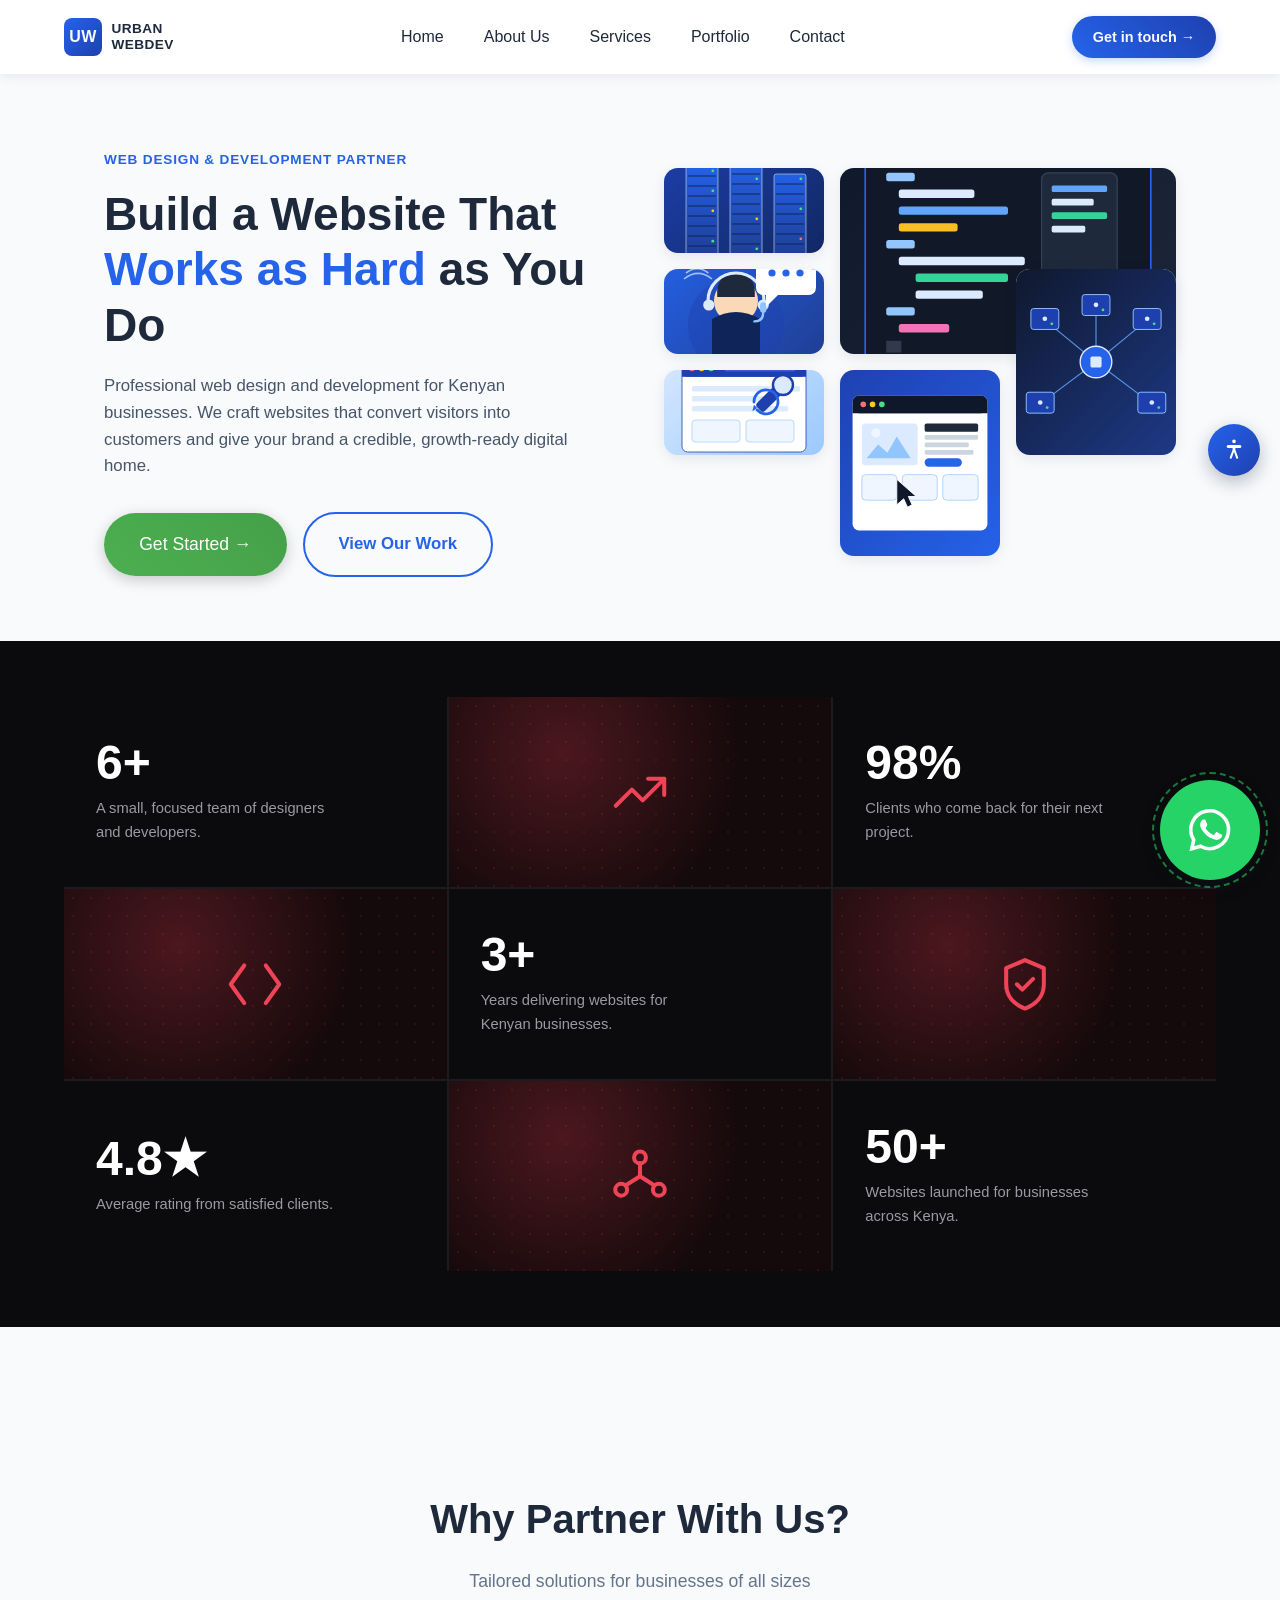
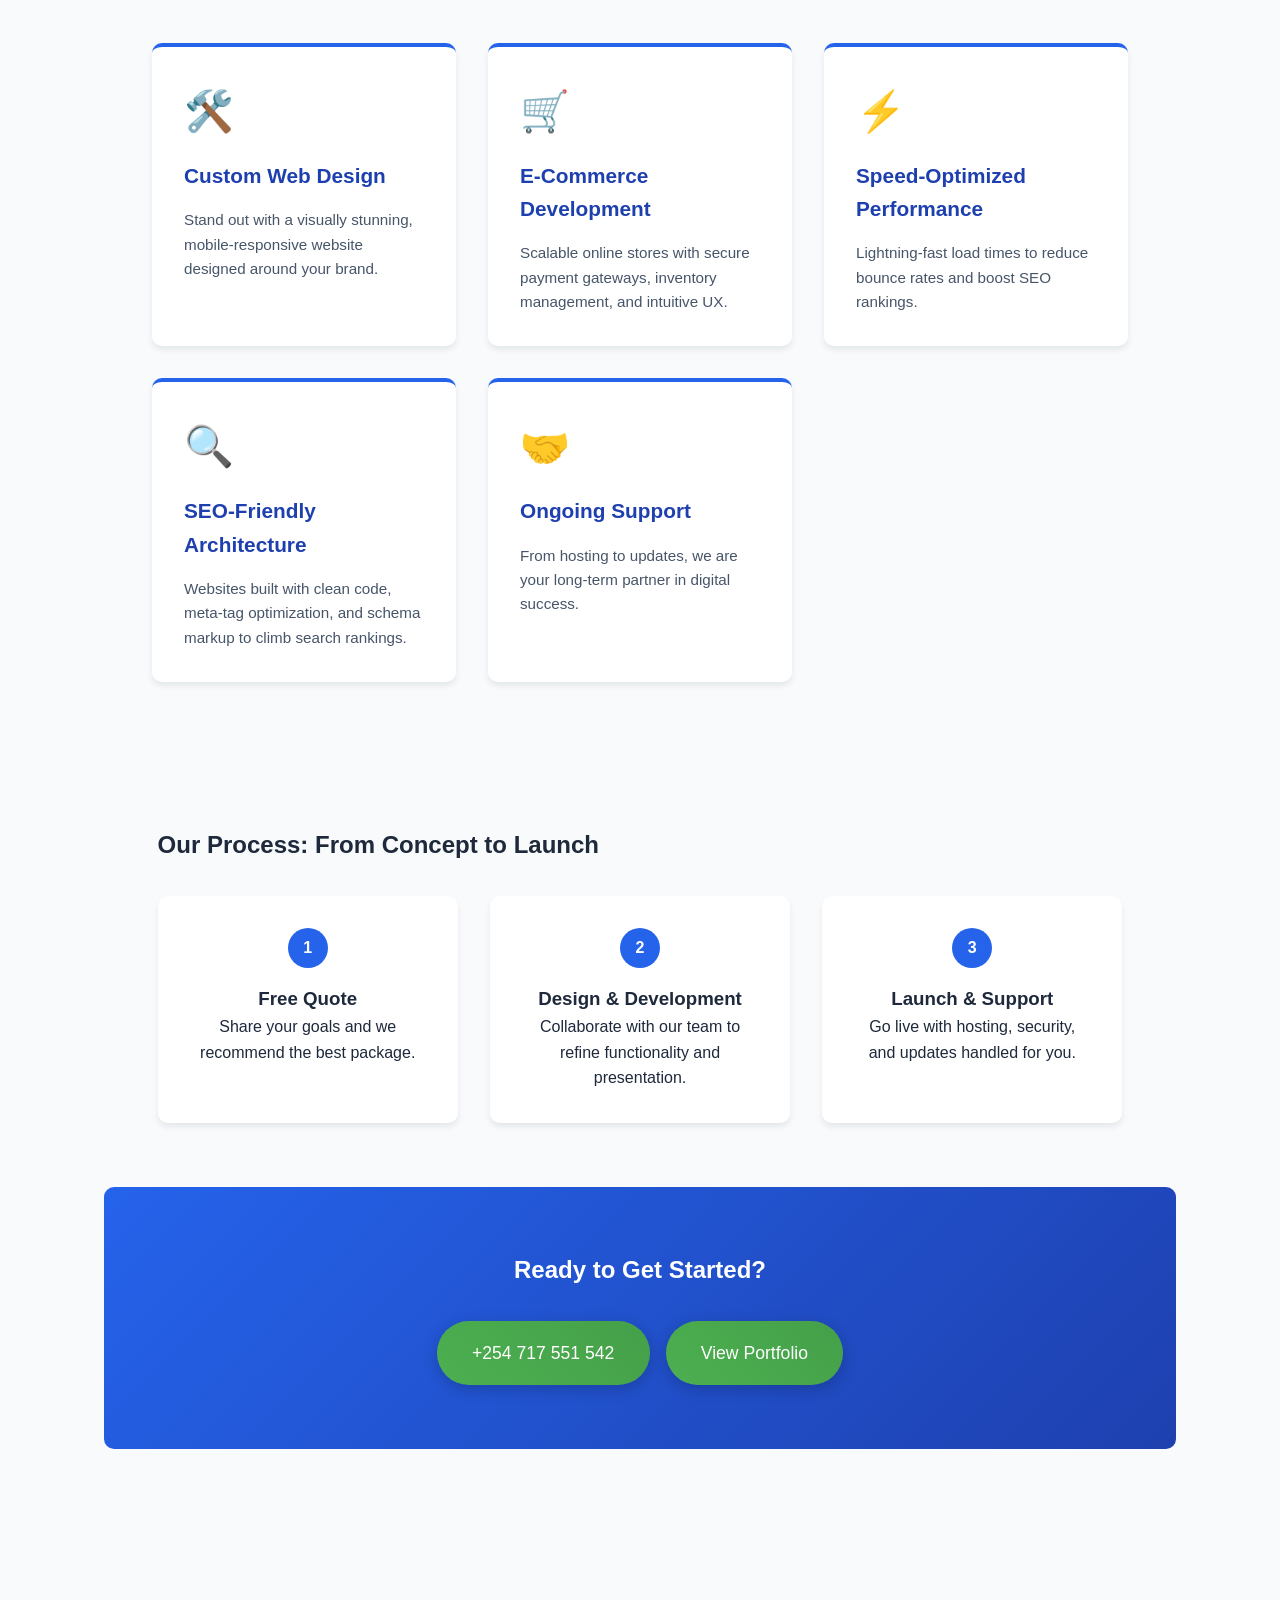
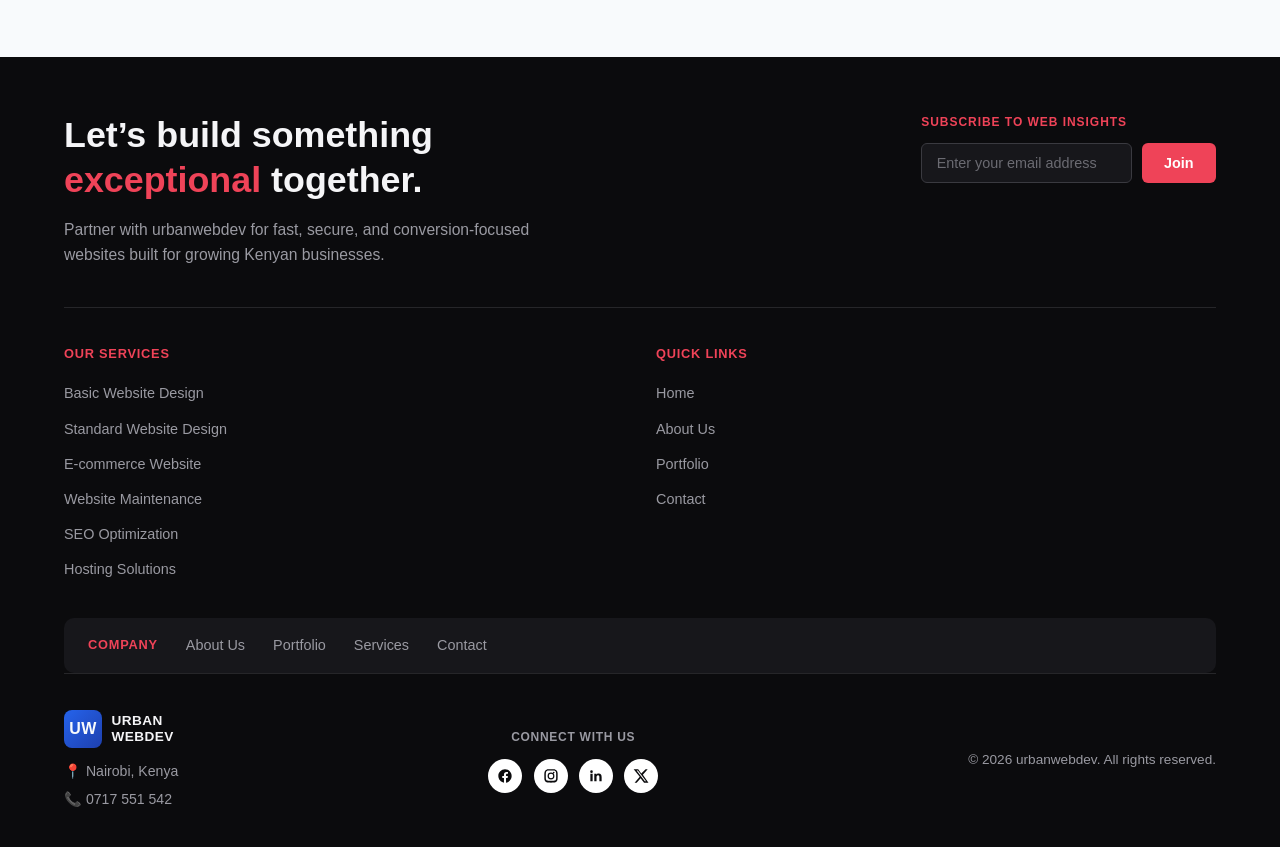
==== commit 9d0fd58c: "Rotating Whatsapp Icon, Hero Image placeholders" ====
--- a/index.html
+++ b/index.html
@@ -56,15 +56,44 @@
         </div>
         <div class="hero-split-visual">
             <div class="visual-grid">
-                <div class="visual-card card-a"><span>💬</span></div>
-                <div class="visual-card card-b"><span>💻</span></div>
-                <div class="visual-card card-c"><span>👥</span></div>
-                <div class="visual-card card-d"><span>🔒</span></div>
-                <div class="visual-card card-e"><span>☁️</span></div>
-                <div class="visual-card card-f"><span>📱</span></div>
+                <div class="visual-card card-a"><img src="./assets/images/data-center.svg" alt="Data center server racks" loading="lazy"></div>
+                <div class="visual-card card-b"><img src="./assets/images/coding.svg" alt="Coding environment with a code editor" loading="lazy"></div>
+                <div class="visual-card card-c"><img src="./assets/images/tech-support.svg" alt="Tech support agent with headset" loading="lazy"></div>
+                <div class="visual-card card-d"><img src="./assets/images/web-maintenance.svg" alt="Web maintenance browser window" loading="lazy"></div>
+                <div class="visual-card card-e"><img src="./assets/images/ui-ux-design.svg" alt="UI UX design wireframe mockup" loading="lazy"></div>
+                <div class="visual-card card-f"><img src="./assets/images/it-infrastructure.svg" alt="IT infrastructure network" loading="lazy"></div>
             </div>
         </div>
     </header>
+
+    <section class="stats-grid-section">
+        <div class="stats-grid">
+            <div class="stat-tile">
+                <span class="stat-number">6+</span>
+                <p>A small, focused team of designers and developers.</p>
+            </div>
+            <div class="stat-tile image-tile"><svg viewBox="0 0 24 24" fill="none" stroke="currentColor" stroke-width="1.5" stroke-linecap="round" stroke-linejoin="round" aria-hidden="true"><path d="M3 17l6-6 4 4 8-8"/><path d="M15 7h6v6"/></svg></div>
+            <div class="stat-tile">
+                <span class="stat-number">98%</span>
+                <p>Clients who come back for their next project.</p>
+            </div>
+            <div class="stat-tile image-tile"><svg viewBox="0 0 24 24" fill="none" stroke="currentColor" stroke-width="1.5" stroke-linecap="round" stroke-linejoin="round" aria-hidden="true"><path d="M8 5L3 12l5 7"/><path d="M16 5l5 7-5 7"/></svg></div>
+            <div class="stat-tile">
+                <span class="stat-number">3+</span>
+                <p>Years delivering websites for Kenyan businesses.</p>
+            </div>
+            <div class="stat-tile image-tile"><svg viewBox="0 0 24 24" fill="none" stroke="currentColor" stroke-width="1.5" stroke-linecap="round" stroke-linejoin="round" aria-hidden="true"><path d="M12 3l7 3v6c0 4.5-3 7.5-7 9-4-1.5-7-4.5-7-9V6l7-3z"/><path d="M9 12l2 2 4-4"/></svg></div>
+            <div class="stat-tile">
+                <span class="stat-number">4.8★</span>
+                <p>Average rating from satisfied clients.</p>
+            </div>
+            <div class="stat-tile image-tile"><svg viewBox="0 0 24 24" fill="none" stroke="currentColor" stroke-width="1.5" stroke-linecap="round" stroke-linejoin="round" aria-hidden="true"><circle cx="12" cy="5" r="2.2"/><circle cx="5" cy="17" r="2.2"/><circle cx="19" cy="17" r="2.2"/><path d="M12 7.2V12M12 12L6.6 15.4M12 12l5.4 3.4"/></svg></div>
+            <div class="stat-tile">
+                <span class="stat-number">50+</span>
+                <p>Websites launched for businesses across Kenya.</p>
+            </div>
+        </div>
+    </section>
 
     <main>
         <section class="section">
--- a/assets/styles/styles.css
+++ b/assets/styles/styles.css
@@ -245,28 +245,31 @@
 }
 
 .visual-card {
-    display: flex;
-    align-items: center;
-    justify-content: center;
-    font-size: 2rem;
+    overflow: hidden;
     border-radius: 14px;
     background: var(--light-blue);
     box-shadow: 0 4px 14px rgba(15, 23, 42, 0.08);
 }
 
+.visual-card img {
+    display: block;
+    width: 100%;
+    height: 100%;
+    object-fit: cover;
+}
+
 .visual-card.card-a { grid-column: 1 / 2; grid-row: 1 / 2; }
 
 .visual-card.card-b {
     grid-column: 2 / 4;
     grid-row: 1 / 3;
-    background: linear-gradient(135deg, var(--primary-blue), var(--dark-blue));
-    font-size: 2.5rem;
 }
 
 .visual-card.card-c { grid-column: 1 / 2; grid-row: 2 / 3; }
 .visual-card.card-d { grid-column: 1 / 2; grid-row: 3 / 4; }
 .visual-card.card-e { grid-column: 2 / 3; grid-row: 3 / 5; }
 .visual-card.card-f { grid-column: 3 / 4; grid-row: 2 / 4; }
+
 
 /* CTA buttons */
 .cta-button {
@@ -1214,6 +1217,7 @@
 }
 
 .wa-toggle {
+    position: relative;
     display: flex;
     align-items: center;
     justify-content: center;
@@ -1228,6 +1232,16 @@
     transition: transform 0.2s ease;
 }
 
+.wa-toggle::before {
+    content: '';
+    position: absolute;
+    inset: -8px;
+    border-radius: 50%;
+    border: 2px dashed rgba(37, 211, 102, 0.55);
+    animation: wa-spin-cw 6s linear infinite;
+    pointer-events: none;
+}
+
 .wa-toggle:hover {
     transform: scale(1.06);
 }
@@ -1236,6 +1250,24 @@
     width: 70px;
     height: 70px;
     display: block;
+    animation: wa-spin-ccw 9s linear infinite;
+}
+
+@keyframes wa-spin-cw {
+    from { transform: rotate(0deg); }
+    to { transform: rotate(360deg); }
+}
+
+@keyframes wa-spin-ccw {
+    from { transform: rotate(0deg); }
+    to { transform: rotate(-360deg); }
+}
+
+@media (prefers-reduced-motion: reduce) {
+    .wa-toggle::before,
+    .wa-toggle img {
+        animation: none;
+    }
 }
 
 .wa-modal-overlay {
@@ -1379,3 +1411,252 @@
 html[data-theme="dark"] .wa-modal-close {
     color: var(--text-dark);
 }
+
+/* Stats grid — dark checkerboard of stat tiles and graphic tiles */
+.stats-grid-section {
+    background: #0b0b0d;
+    padding: 3.5rem 5%;
+}
+
+.stats-grid {
+    max-width: 1200px;
+    margin: 0 auto;
+    display: grid;
+    grid-template-columns: repeat(3, 1fr);
+    gap: 2px;
+    background: #1c1c20;
+}
+
+.stat-tile {
+    background: #0b0b0d;
+    padding: 2.5rem 2rem;
+    min-height: 190px;
+    display: flex;
+    flex-direction: column;
+    justify-content: center;
+}
+
+.stat-tile .stat-number {
+    font-size: clamp(2.2rem, 4vw, 3rem);
+    font-weight: 800;
+    color: #ffffff;
+    line-height: 1;
+    margin-bottom: 0.6rem;
+}
+
+.stat-tile p {
+    color: #9a9aa2;
+    font-size: 0.92rem;
+    max-width: 240px;
+}
+
+.stat-tile.image-tile {
+    padding: 0;
+    display: flex;
+    align-items: center;
+    justify-content: center;
+    background: radial-gradient(circle at 30% 30%, rgba(239, 67, 88, 0.25), transparent 60%), #14090b;
+    position: relative;
+    overflow: hidden;
+}
+
+.stat-tile.image-tile svg {
+    width: 34%;
+    height: 34%;
+    max-width: 90px;
+    max-height: 90px;
+    color: #ef4358;
+    position: relative;
+    z-index: 1;
+}
+
+.stat-tile.image-tile::after {
+    content: '';
+    position: absolute;
+    inset: 0;
+    background-image: radial-gradient(rgba(239, 67, 88, 0.35) 1px, transparent 1px);
+    background-size: 18px 18px;
+    opacity: 0.35;
+}
+
+@media (max-width: 768px) {
+    .stats-grid {
+        grid-template-columns: repeat(2, 1fr);
+    }
+
+    .stat-tile {
+        min-height: 160px;
+        padding: 2rem 1.25rem;
+    }
+}
+
+/* Contact details — direct reachability section on the Contact page */
+.contact-details-section {
+    max-width: 1200px;
+    margin: 0 auto;
+    padding: 3.5rem 5%;
+}
+
+.contact-details-section > .section-heading {
+    text-align: center;
+    margin-bottom: 2.25rem;
+}
+
+.contact-details-section > .section-heading h2 {
+    font-size: clamp(1.6rem, 2.6vw, 2.1rem);
+    color: var(--text-dark);
+    margin-bottom: 0.5rem;
+}
+
+.contact-details-section > .section-heading p {
+    color: #64748b;
+    font-size: 1rem;
+}
+
+.contact-methods-grid {
+    display: grid;
+    grid-template-columns: repeat(3, 1fr);
+    gap: 1.25rem;
+    margin-bottom: 2.5rem;
+}
+
+.contact-method-card {
+    display: flex;
+    align-items: center;
+    gap: 1rem;
+    padding: 1.25rem 1.4rem;
+    background: var(--card-bg);
+    border: 2px solid transparent;
+    border-radius: 10px;
+    box-shadow: 0 4px 16px rgba(15, 23, 42, 0.08);
+    text-decoration: none;
+    color: var(--text-dark);
+    transition: border-color 0.2s ease, transform 0.2s ease, border-radius 0.2s ease;
+}
+
+.contact-method-card:hover {
+    border-color: var(--primary-blue);
+    border-radius: 4px;
+    transform: translateY(-3px);
+}
+
+.contact-method-card img {
+    width: 40px;
+    height: 40px;
+    border-radius: 8px;
+    flex-shrink: 0;
+}
+
+.contact-method-card .method-label {
+    display: block;
+    font-size: 0.78rem;
+    text-transform: uppercase;
+    letter-spacing: 0.04em;
+    color: #64748b;
+    margin-bottom: 0.2rem;
+}
+
+.contact-method-card .method-value {
+    display: block;
+    font-weight: 600;
+    font-size: 0.98rem;
+    color: var(--text-dark);
+    word-break: break-word;
+}
+
+.contact-map-card {
+    background: var(--card-bg);
+    border-radius: 10px;
+    overflow: hidden;
+    box-shadow: 0 4px 16px rgba(15, 23, 42, 0.08);
+    margin-bottom: 2.5rem;
+}
+
+.contact-map-card .map-caption {
+    display: flex;
+    align-items: center;
+    justify-content: space-between;
+    padding: 1rem 1.4rem;
+    flex-wrap: wrap;
+    gap: 0.5rem;
+}
+
+.contact-map-card .map-caption h3 {
+    font-size: 1rem;
+    color: var(--text-dark);
+}
+
+.contact-map-card .map-caption span {
+    font-size: 0.9rem;
+    color: #64748b;
+}
+
+.contact-map-card iframe {
+    width: 100%;
+    height: 300px;
+    border: 0;
+    display: block;
+}
+
+.contact-social-row {
+    text-align: center;
+}
+
+.contact-social-row > span {
+    display: block;
+    font-size: 0.8rem;
+    text-transform: uppercase;
+    letter-spacing: 0.05em;
+    font-weight: 700;
+    color: var(--dark-blue);
+    margin-bottom: 1rem;
+}
+
+.contact-social-icons {
+    display: flex;
+    justify-content: center;
+    gap: 0.9rem;
+    flex-wrap: wrap;
+}
+
+.contact-social-icons a {
+    display: flex;
+    align-items: center;
+    justify-content: center;
+    width: 52px;
+    height: 52px;
+    border-radius: 10px;
+    border: 2px solid transparent;
+    background: var(--card-bg);
+    box-shadow: 0 4px 14px rgba(15, 23, 42, 0.08);
+    transition: border-color 0.2s ease, border-radius 0.2s ease, transform 0.2s ease;
+}
+
+.contact-social-icons a img {
+    width: 28px;
+    height: 28px;
+    border-radius: 6px;
+}
+
+.contact-social-icons a:hover {
+    border-color: var(--primary-blue);
+    border-radius: 4px;
+    transform: translateY(-3px);
+}
+
+@media (max-width: 768px) {
+    .contact-methods-grid {
+        grid-template-columns: 1fr;
+    }
+
+    .contact-map-card iframe {
+        height: 240px;
+    }
+}
+
+html[data-theme="dark"] .contact-method-card,
+html[data-theme="dark"] .contact-map-card,
+html[data-theme="dark"] .contact-social-icons a {
+    background: var(--card-bg);
+    color: var(--text-dark);
+}
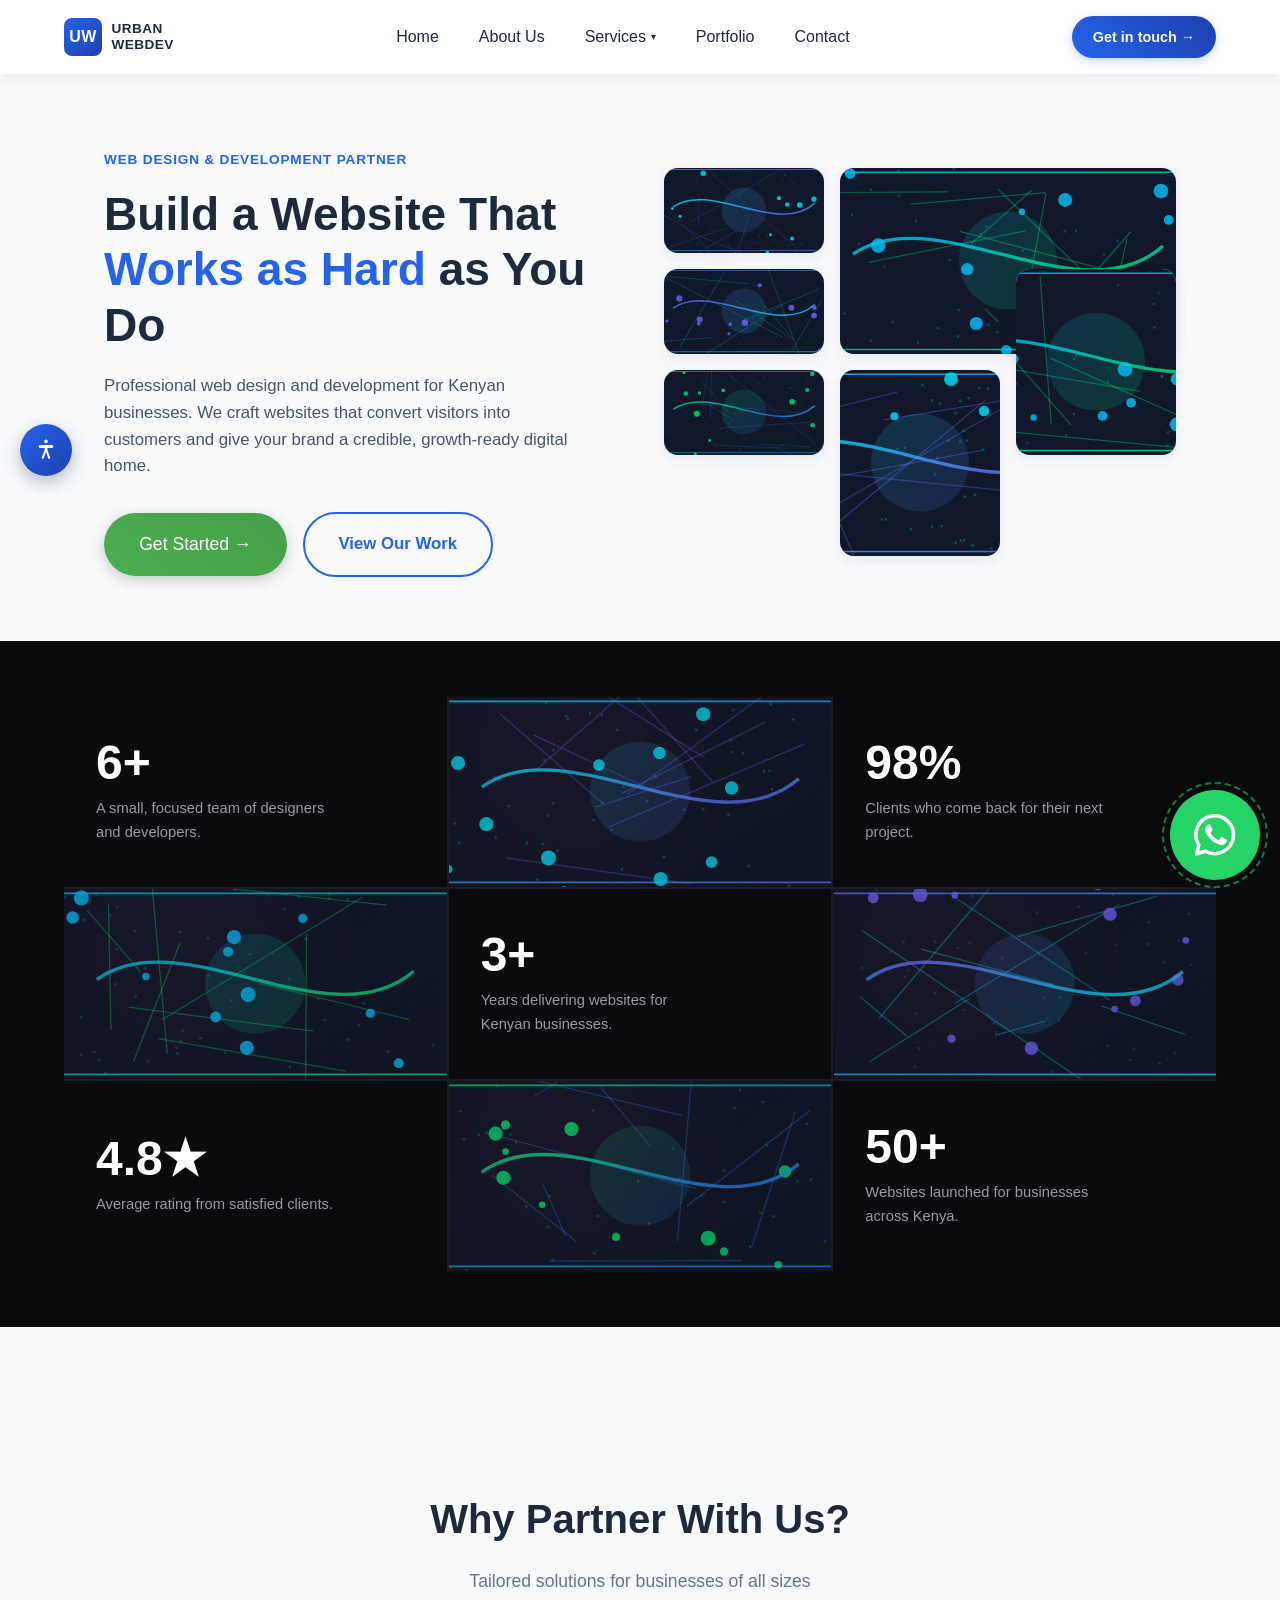
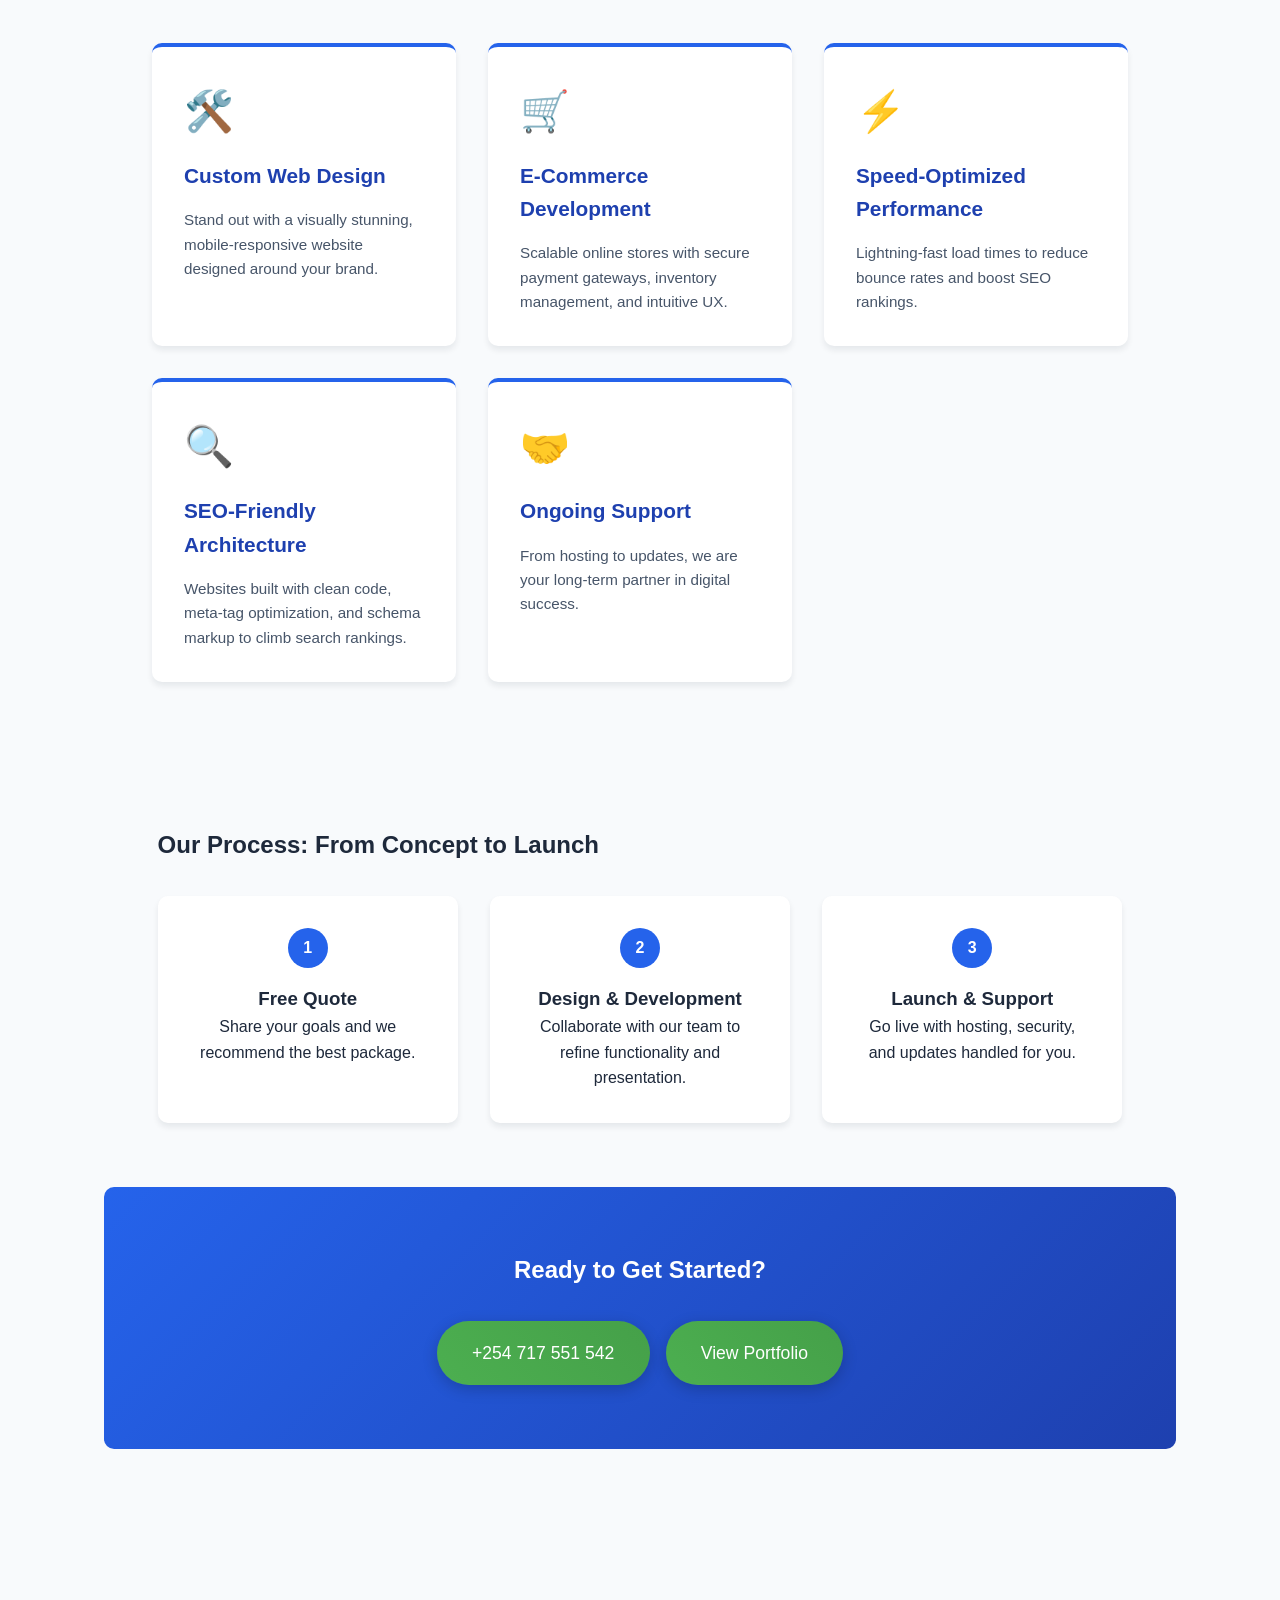
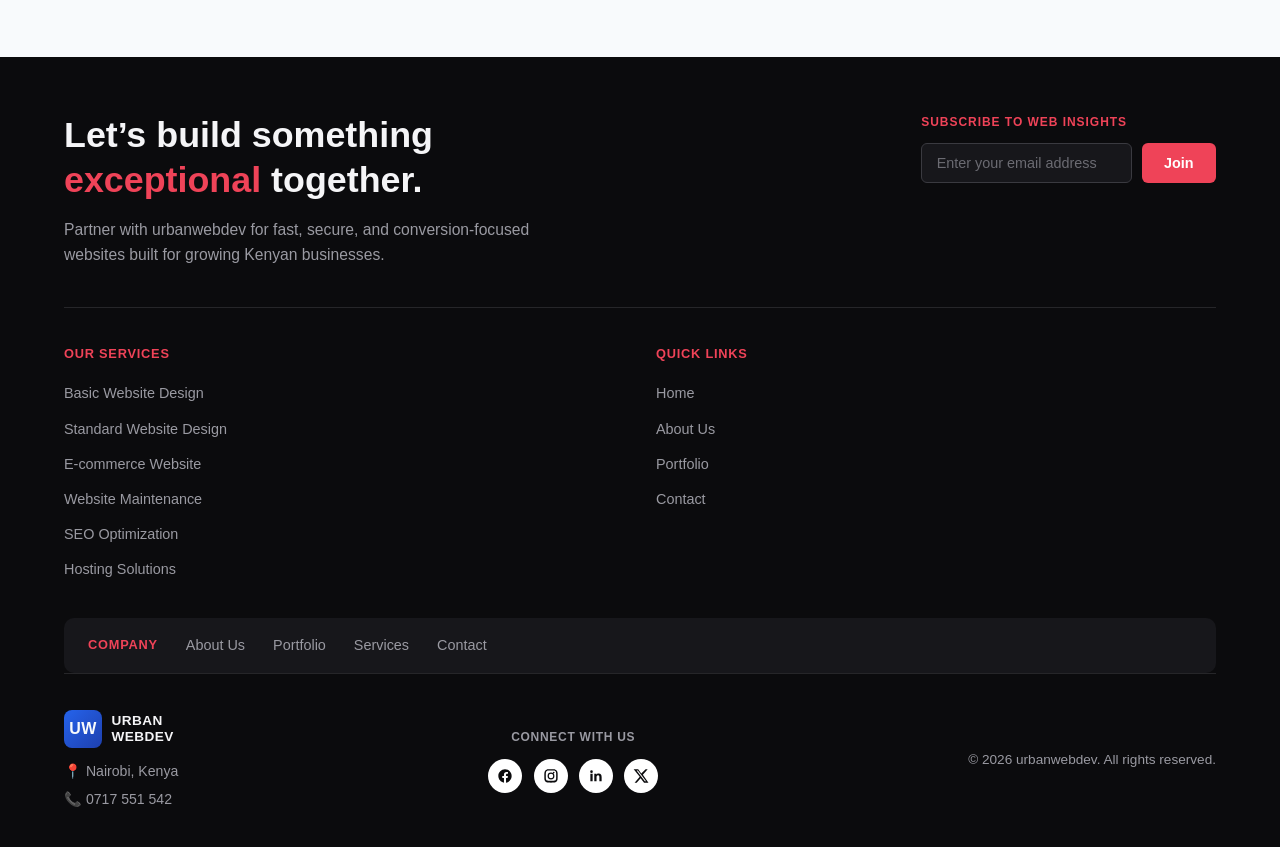
==== commit f038279f: "Updated Hero section and added animations on the images" ====
--- a/index.html
+++ b/index.html
@@ -28,7 +28,23 @@
             <div class="nav-links" id="navLinks">
                 <a href="../" data-i18n="nav.home">Home</a>
                 <a href="./about/" data-i18n="nav.about">About Us</a>
-                <a href="./services/" data-i18n="nav.services">Services</a>
+                <div class="nav-dropdown">
+                    <a href="./services/" class="nav-dropdown-toggle"><span data-i18n="nav.services">Services</span> <span class="dropdown-caret" aria-hidden="true">▾</span></a>
+                    <div class="nav-dropdown-menu">
+                        <a href="./services/#pkg-small-business-basic">Small Business Website (Basic)</a>
+                        <a href="./services/#pkg-landing-page">Landing Page Website</a>
+                        <a href="./services/#pkg-small-business-standard">Small Business Website (Standard)</a>
+                        <a href="./services/#pkg-corporate-website">Corporate Website</a>
+                        <a href="./services/#pkg-basic-ecommerce">Basic E-commerce</a>
+                        <a href="./services/#pkg-advanced-ecommerce">Advanced E-commerce</a>
+                        <a href="./services/#pkg-domain-registration">Domain Registration</a>
+                        <a href="./services/#pkg-web-hosting">Web Hosting</a>
+                        <a href="./services/#pkg-ssl-certificate">SSL Certificate</a>
+                        <a href="./services/#pkg-website-maintenance">Website Maintenance</a>
+                        <a href="./services/#pkg-seo-optimization">SEO Optimization</a>
+                        <a href="./services/#pkg-hosting-solutions">Hosting Solutions</a>
+                    </div>
+                </div>
                 <a href="./portfolio/" data-i18n="nav.portfolio">Portfolio</a>
                 <a href="./contact/" data-i18n="nav.contact">Contact</a>
             </div>
@@ -56,12 +72,12 @@
         </div>
         <div class="hero-split-visual">
             <div class="visual-grid">
-                <div class="visual-card card-a"><img src="./assets/images/data-center.svg" alt="Data center server racks" loading="lazy"></div>
-                <div class="visual-card card-b"><img src="./assets/images/coding.svg" alt="Coding environment with a code editor" loading="lazy"></div>
-                <div class="visual-card card-c"><img src="./assets/images/tech-support.svg" alt="Tech support agent with headset" loading="lazy"></div>
-                <div class="visual-card card-d"><img src="./assets/images/web-maintenance.svg" alt="Web maintenance browser window" loading="lazy"></div>
-                <div class="visual-card card-e"><img src="./assets/images/ui-ux-design.svg" alt="UI UX design wireframe mockup" loading="lazy"></div>
-                <div class="visual-card card-f"><img src="./assets/images/it-infrastructure.svg" alt="IT infrastructure network" loading="lazy"></div>
+                <div class="visual-card card-a anim-spin" style="--spin-duration: 22s;"><img src="./assets/images/tech-featured-ai-automation-001.svg" alt="Abstract tech visual" loading="lazy"></div>
+                <div class="visual-card card-b anim-slide" style="--slide-duration: 7s;"><img src="./assets/images/tech-featured-ai-automation-002.svg" alt="Abstract tech visual" loading="lazy"></div>
+                <div class="visual-card card-c anim-slide" style="--slide-duration: 5s;"><img src="./assets/images/tech-featured-ai-automation-003.svg" alt="Abstract tech visual" loading="lazy"></div>
+                <div class="visual-card card-d anim-spin" style="--spin-duration: 28s;"><img src="./assets/images/tech-featured-ai-automation-004.svg" alt="Abstract tech visual" loading="lazy"></div>
+                <div class="visual-card card-e anim-slide" style="--slide-duration: 6s;"><img src="./assets/images/tech-featured-ai-automation-005.svg" alt="Abstract tech visual" loading="lazy"></div>
+                <div class="visual-card card-f anim-spin" style="--spin-duration: 18s;"><img src="./assets/images/tech-featured-ai-automation-006.svg" alt="Abstract tech visual" loading="lazy"></div>
             </div>
         </div>
     </header>
@@ -72,22 +88,22 @@
                 <span class="stat-number">6+</span>
                 <p>A small, focused team of designers and developers.</p>
             </div>
-            <div class="stat-tile image-tile"><svg viewBox="0 0 24 24" fill="none" stroke="currentColor" stroke-width="1.5" stroke-linecap="round" stroke-linejoin="round" aria-hidden="true"><path d="M3 17l6-6 4 4 8-8"/><path d="M15 7h6v6"/></svg></div>
+            <div class="stat-tile image-tile anim-spin" style="--spin-duration: 24s;"><img src="./assets/images/tech-featured-web-solutions-057.svg" alt="Abstract tech visual" loading="lazy"></div>
             <div class="stat-tile">
                 <span class="stat-number">98%</span>
                 <p>Clients who come back for their next project.</p>
             </div>
-            <div class="stat-tile image-tile"><svg viewBox="0 0 24 24" fill="none" stroke="currentColor" stroke-width="1.5" stroke-linecap="round" stroke-linejoin="round" aria-hidden="true"><path d="M8 5L3 12l5 7"/><path d="M16 5l5 7-5 7"/></svg></div>
+            <div class="stat-tile image-tile anim-slide" style="--slide-duration: 6s;"><img src="./assets/images/tech-featured-web-solutions-058.svg" alt="Abstract tech visual" loading="lazy"></div>
             <div class="stat-tile">
                 <span class="stat-number">3+</span>
                 <p>Years delivering websites for Kenyan businesses.</p>
             </div>
-            <div class="stat-tile image-tile"><svg viewBox="0 0 24 24" fill="none" stroke="currentColor" stroke-width="1.5" stroke-linecap="round" stroke-linejoin="round" aria-hidden="true"><path d="M12 3l7 3v6c0 4.5-3 7.5-7 9-4-1.5-7-4.5-7-9V6l7-3z"/><path d="M9 12l2 2 4-4"/></svg></div>
+            <div class="stat-tile image-tile anim-spin" style="--spin-duration: 32s;"><img src="./assets/images/tech-featured-web-solutions-059.svg" alt="Abstract tech visual" loading="lazy"></div>
             <div class="stat-tile">
                 <span class="stat-number">4.8★</span>
                 <p>Average rating from satisfied clients.</p>
             </div>
-            <div class="stat-tile image-tile"><svg viewBox="0 0 24 24" fill="none" stroke="currentColor" stroke-width="1.5" stroke-linecap="round" stroke-linejoin="round" aria-hidden="true"><circle cx="12" cy="5" r="2.2"/><circle cx="5" cy="17" r="2.2"/><circle cx="19" cy="17" r="2.2"/><path d="M12 7.2V12M12 12L6.6 15.4M12 12l5.4 3.4"/></svg></div>
+            <div class="stat-tile image-tile anim-slide" style="--slide-duration: 8s;"><img src="./assets/images/tech-featured-web-solutions-060.svg" alt="Abstract tech visual" loading="lazy"></div>
             <div class="stat-tile">
                 <span class="stat-number">50+</span>
                 <p>Websites launched for businesses across Kenya.</p>
--- a/assets/styles/styles.css
+++ b/assets/styles/styles.css
@@ -101,6 +101,113 @@
     color: var(--primary-blue);
     background-color: #dfeaff;
     transform: translateY(-2px);
+}
+
+.nav-dropdown {
+    position: relative;
+    display: inline-flex;
+    align-items: center;
+}
+
+.nav-dropdown-toggle {
+    display: inline-flex;
+    align-items: center;
+    gap: 0.3rem;
+}
+
+.dropdown-caret {
+    font-size: 0.65em;
+    line-height: 1;
+    transition: transform 0.2s ease;
+}
+
+.nav-dropdown:hover .dropdown-caret,
+.nav-dropdown:focus-within .dropdown-caret,
+.nav-dropdown.dropdown-open .dropdown-caret {
+    transform: rotate(180deg);
+}
+
+.nav-dropdown-menu {
+    position: absolute;
+    top: 100%;
+    left: 0;
+    margin-top: 0.4rem;
+    min-width: 260px;
+    max-height: 70vh;
+    overflow-y: auto;
+    background: var(--card-bg);
+    border-radius: 10px;
+    box-shadow: 0 12px 30px rgba(15, 23, 42, 0.18);
+    padding: 0.5rem;
+    display: flex;
+    flex-direction: column;
+    gap: 0.15rem;
+    opacity: 0;
+    visibility: hidden;
+    transform: translateY(8px);
+    transition: opacity 0.2s ease, transform 0.2s ease, visibility 0.2s ease;
+    z-index: 1100;
+}
+
+.nav-dropdown:hover .nav-dropdown-menu,
+.nav-dropdown:focus-within .nav-dropdown-menu,
+.nav-dropdown.dropdown-open .nav-dropdown-menu {
+    opacity: 1;
+    visibility: visible;
+    transform: translateY(0);
+}
+
+.nav-dropdown-menu a {
+    padding: 0.55rem 0.75rem;
+    border-radius: 6px;
+    font-size: 0.86rem;
+    font-weight: 500;
+    color: var(--text-dark);
+    white-space: nowrap;
+    transition: background-color 0.2s ease, color 0.2s ease;
+}
+
+.nav-dropdown-menu a:hover {
+    background: var(--light-blue);
+    color: var(--primary-blue);
+    transform: none;
+}
+
+@media (max-width: 768px) {
+    .nav-dropdown {
+        width: 100%;
+        flex-direction: column;
+        align-items: stretch;
+    }
+
+    .nav-dropdown-toggle {
+        justify-content: space-between;
+        width: 100%;
+    }
+
+    .nav-dropdown-menu {
+        position: static;
+        opacity: 1;
+        visibility: visible;
+        transform: none;
+        box-shadow: none;
+        background: transparent;
+        max-height: 0;
+        overflow: hidden;
+        padding: 0;
+        margin-top: 0;
+        transition: max-height 0.3s ease, padding 0.3s ease;
+    }
+
+    .nav-dropdown.dropdown-open .nav-dropdown-menu {
+        max-height: 600px;
+        padding: 0.3rem 0 0.5rem 1.25rem;
+    }
+
+    .nav-dropdown-menu a {
+        color: var(--text-dark);
+        white-space: normal;
+    }
 }
 
 .navbar-actions {
@@ -245,17 +352,67 @@
 }
 
 .visual-card {
+    position: relative;
     overflow: hidden;
     border-radius: 14px;
     background: var(--light-blue);
     box-shadow: 0 4px 14px rgba(15, 23, 42, 0.08);
+    transition: transform 0.3s ease, box-shadow 0.3s ease;
+    opacity: 0;
+    transform: translateY(22px);
+}
+
+.visual-card.visible {
+    animation: cardReveal 0.6s ease forwards;
+}
+
+.visual-card:hover {
+    transform: translateY(-4px);
+    box-shadow: 0 12px 26px rgba(15, 23, 42, 0.2);
 }
 
 .visual-card img {
     display: block;
-    width: 100%;
-    height: 100%;
+    position: absolute;
+    top: 50%;
+    left: 50%;
+    width: 148%;
+    height: 148%;
     object-fit: cover;
+    transform: translate(-50%, -50%);
+}
+
+.visual-card.anim-spin img {
+    animation: cardSpin var(--spin-duration, 26s) linear infinite;
+}
+
+.visual-card.anim-slide img {
+    animation: cardSlide var(--slide-duration, 6s) ease-in-out infinite;
+}
+
+.visual-card:hover img {
+    animation-play-state: paused;
+}
+
+@keyframes cardSpin {
+    from { transform: translate(-50%, -50%) rotate(0deg); }
+    to { transform: translate(-50%, -50%) rotate(360deg); }
+}
+
+@keyframes cardSlide {
+    0%, 100% { transform: translate(-50%, -50%) translateY(0); }
+    50% { transform: translate(-50%, -50%) translateY(-4%); }
+}
+
+@keyframes cardReveal {
+    to { opacity: 1; transform: translateY(0); }
+}
+
+@media (prefers-reduced-motion: reduce) {
+    .visual-card.anim-spin img,
+    .visual-card.anim-slide img {
+        animation: none;
+    }
 }
 
 .visual-card.card-a { grid-column: 1 / 2; grid-row: 1 / 2; }
@@ -1032,7 +1189,7 @@
 /* Accessibility widget — floating text size / theme / language control */
 .a11y-widget {
     position: fixed;
-    right: 1.25rem;
+    left: 1.25rem;
     top: 50%;
     transform: translateY(-50%);
     z-index: 1300;
@@ -1130,9 +1287,9 @@
 
 @media (max-width: 768px) {
     .a11y-widget {
-        right: 0.75rem;
+        right: 1rem;
         top: auto;
-        bottom: 1.25rem;
+        bottom: 25rem;
         transform: none;
         flex-direction: column-reverse;
         align-items: flex-end;
@@ -1221,8 +1378,8 @@
     display: flex;
     align-items: center;
     justify-content: center;
-    width: 100px;
-    height: 100px;
+    width: 90px;
+    height: 90px;
     border-radius: 50%;
     border: none;
     background: #25d366;
@@ -1458,16 +1615,37 @@
     background: radial-gradient(circle at 30% 30%, rgba(239, 67, 88, 0.25), transparent 60%), #14090b;
     position: relative;
     overflow: hidden;
-}
-
-.stat-tile.image-tile svg {
-    width: 34%;
-    height: 34%;
-    max-width: 90px;
-    max-height: 90px;
-    color: #ef4358;
-    position: relative;
+    opacity: 0;
+    transform: translateY(22px);
+    transition: none;
+}
+
+.stat-tile.image-tile.visible {
+    animation: cardReveal 0.6s ease forwards;
+}
+
+.stat-tile.image-tile img {
+    position: absolute;
+    top: 50%;
+    left: 50%;
+    width: 148%;
+    height: 148%;
+    object-fit: cover;
+    transform: translate(-50%, -50%);
     z-index: 1;
+    opacity: 0.85;
+}
+
+.stat-tile.image-tile.anim-spin img {
+    animation: cardSpin var(--spin-duration, 30s) linear infinite;
+}
+
+.stat-tile.image-tile.anim-slide img {
+    animation: cardSlide var(--slide-duration, 7s) ease-in-out infinite;
+}
+
+.stat-tile.image-tile:hover img {
+    animation-play-state: paused;
 }
 
 .stat-tile.image-tile::after {
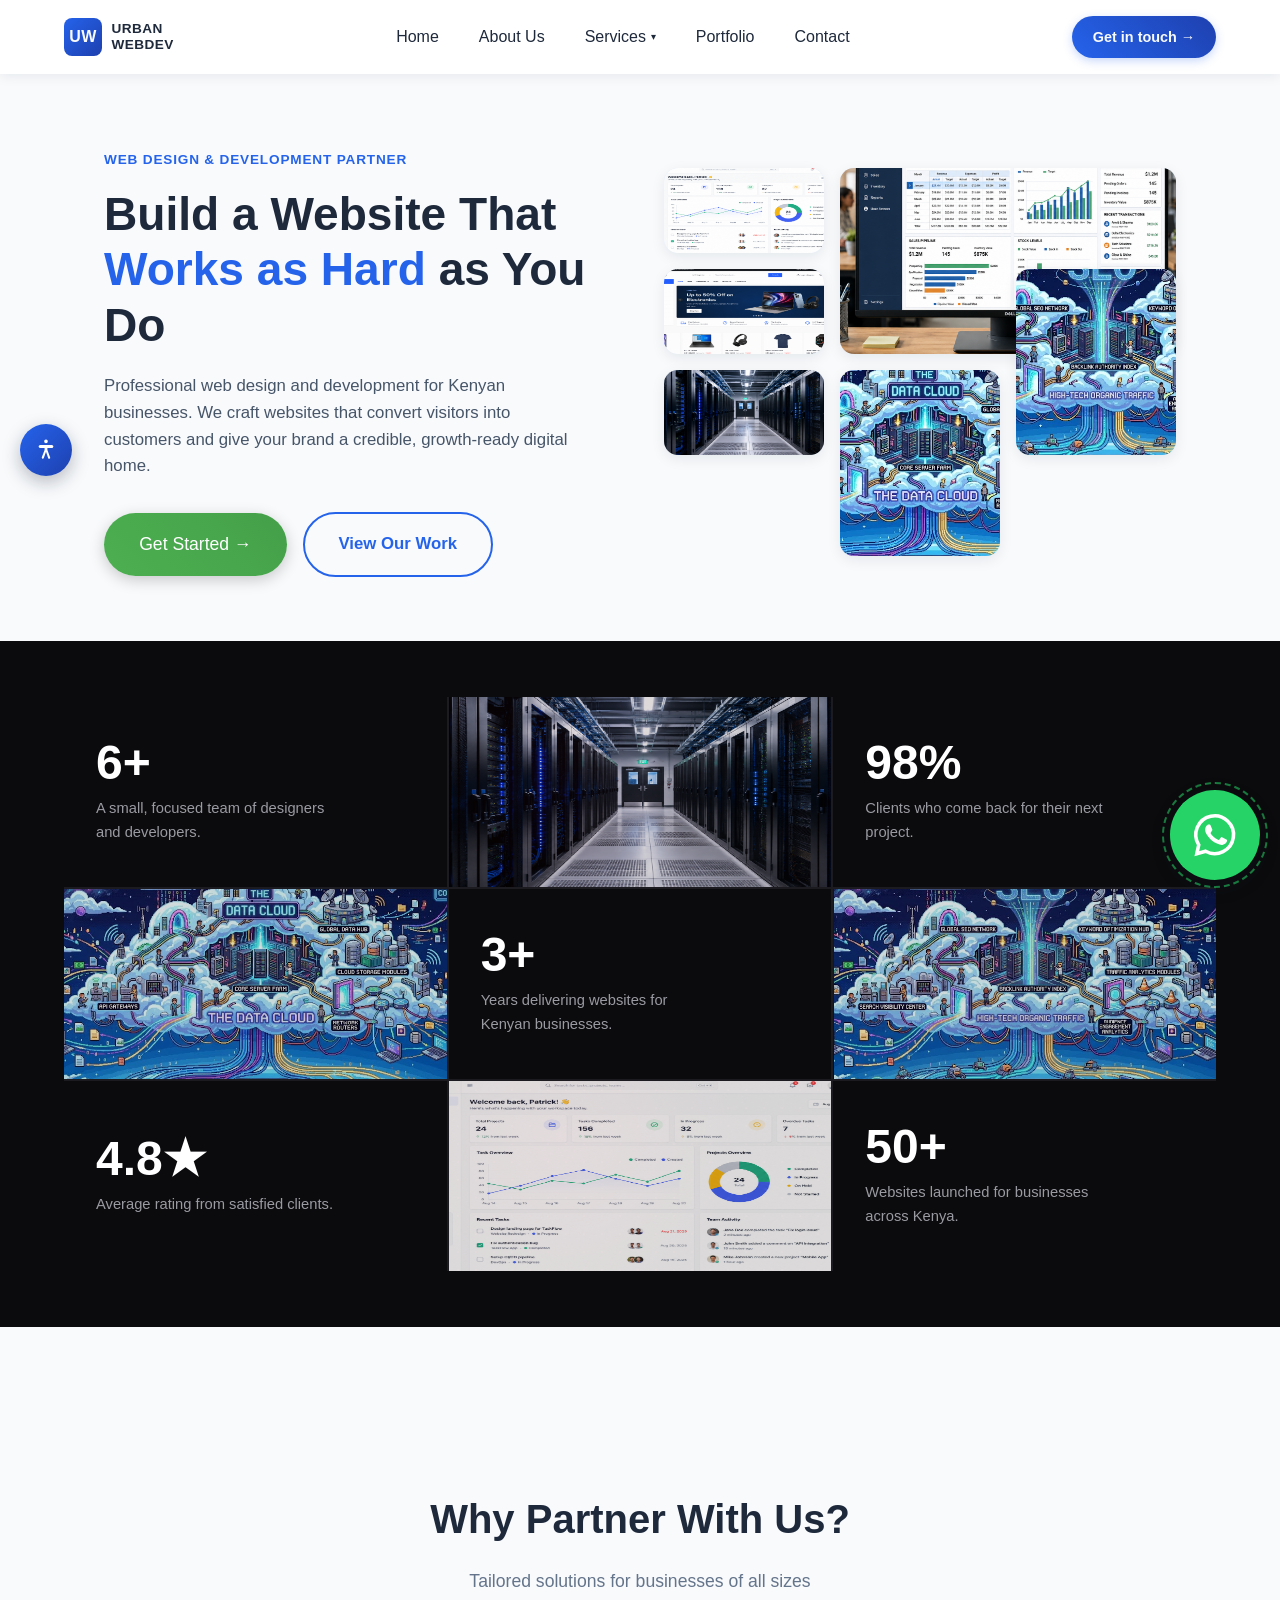
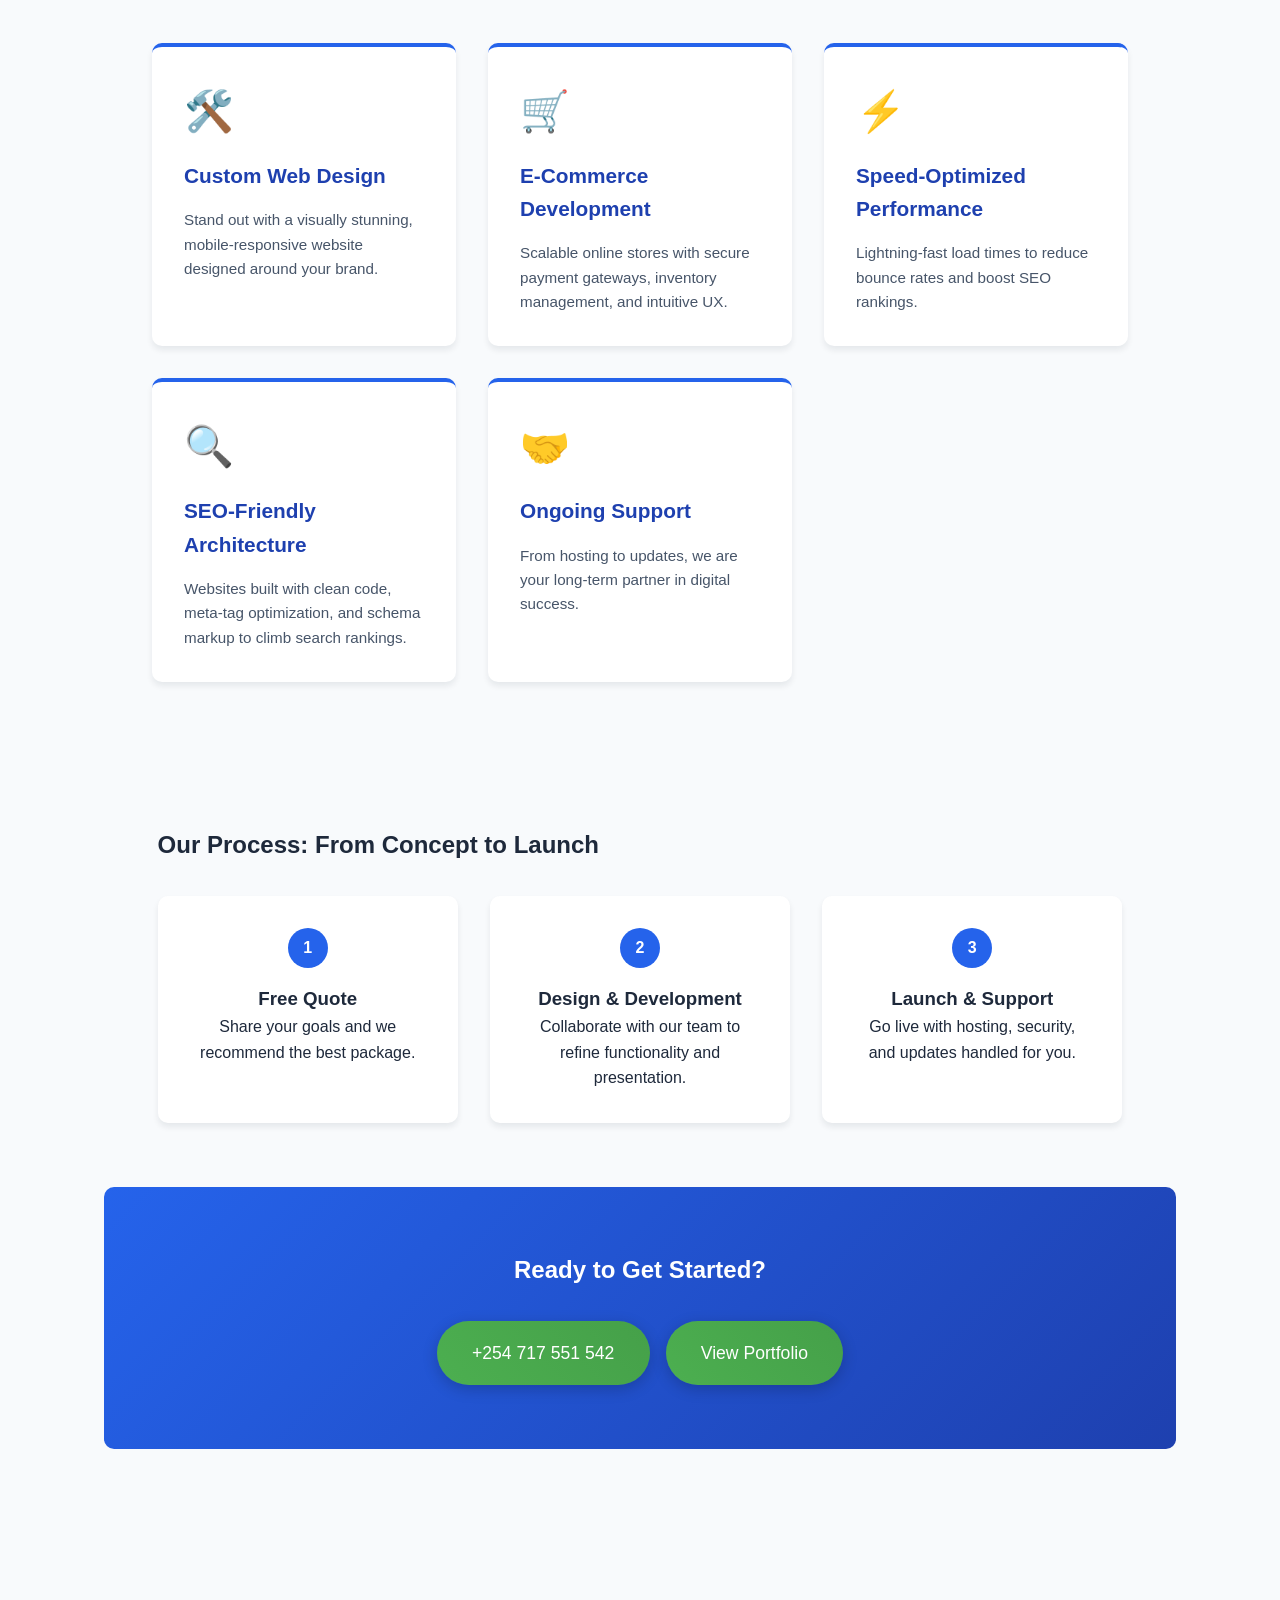
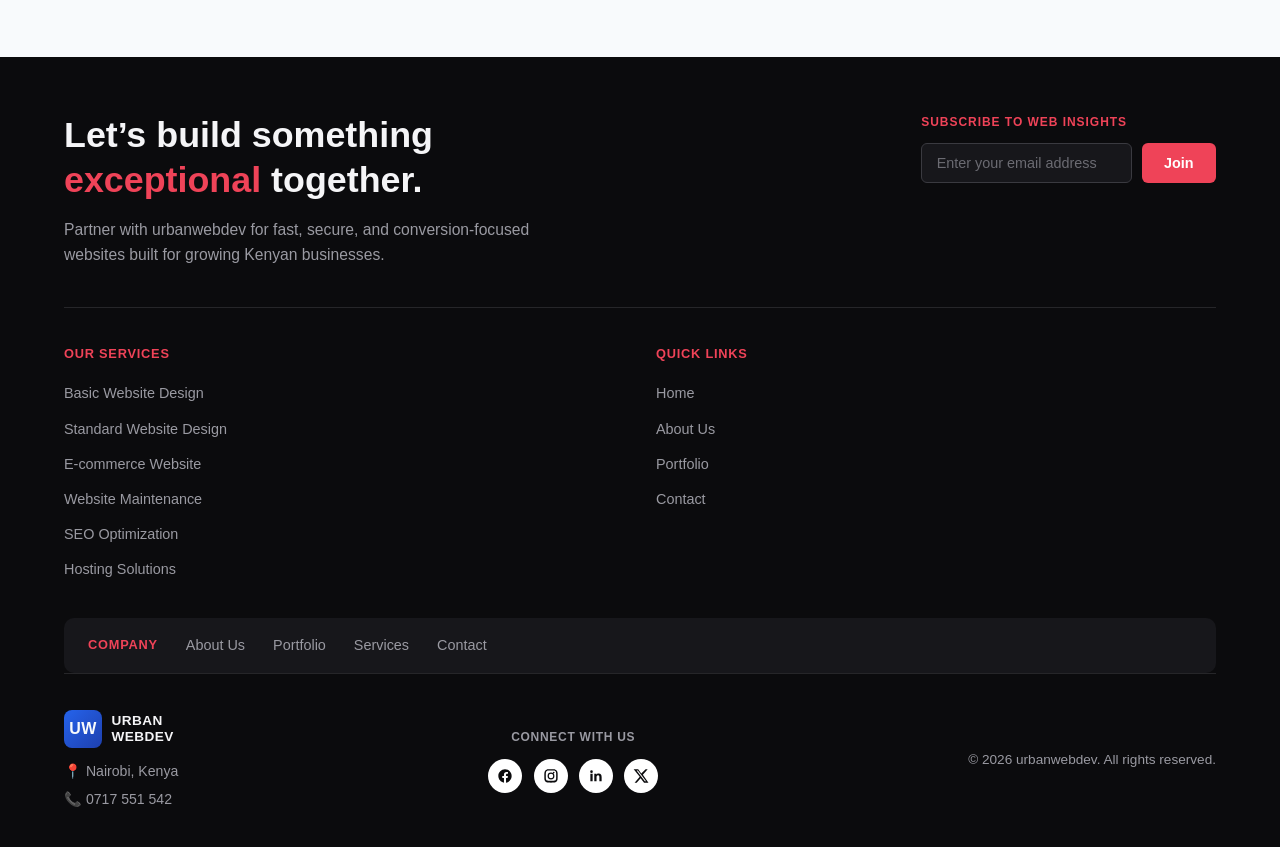
==== commit 72d4c07b: "Replaced image holders with real images" ====
--- a/index.html
+++ b/index.html
@@ -72,12 +72,12 @@
         </div>
         <div class="hero-split-visual">
             <div class="visual-grid">
-                <div class="visual-card card-a anim-spin" style="--spin-duration: 22s;"><img src="./assets/images/tech-featured-ai-automation-001.svg" alt="Abstract tech visual" loading="lazy"></div>
-                <div class="visual-card card-b anim-slide" style="--slide-duration: 7s;"><img src="./assets/images/tech-featured-ai-automation-002.svg" alt="Abstract tech visual" loading="lazy"></div>
-                <div class="visual-card card-c anim-slide" style="--slide-duration: 5s;"><img src="./assets/images/tech-featured-ai-automation-003.svg" alt="Abstract tech visual" loading="lazy"></div>
-                <div class="visual-card card-d anim-spin" style="--spin-duration: 28s;"><img src="./assets/images/tech-featured-ai-automation-004.svg" alt="Abstract tech visual" loading="lazy"></div>
-                <div class="visual-card card-e anim-slide" style="--slide-duration: 6s;"><img src="./assets/images/tech-featured-ai-automation-005.svg" alt="Abstract tech visual" loading="lazy"></div>
-                <div class="visual-card card-f anim-spin" style="--spin-duration: 18s;"><img src="./assets/images/tech-featured-ai-automation-006.svg" alt="Abstract tech visual" loading="lazy"></div>
+                <div class="visual-card card-a anim-spin" style="--spin-duration: 22s;"><img src="./assets/images/SAAS SYSTEMS.svg" alt="Abstract tech visual" loading="lazy"></div>
+                <div class="visual-card card-b anim-slide" style="--slide-duration: 7s;"><img src="./assets/images/Custom_erp_systems.svg" alt="Abstract tech visual" loading="lazy"></div>
+                <div class="visual-card card-c anim-slide" style="--slide-duration: 5s;"><img src="./assets/images/advanced ecommerce.svg" alt="Abstract tech visual" loading="lazy"></div>
+                <div class="visual-card card-d anim-spin" style="--spin-duration: 28s;"><img src="./assets/images/Data center nets.svg" alt="Abstract tech visual" loading="lazy"></div>
+                <div class="visual-card card-e anim-slide" style="--slide-duration: 6s;"><img src="./assets/images/cloud computing and orchestration.svg" alt="Abstract tech visual" loading="lazy"></div>
+                <div class="visual-card card-f anim-spin" style="--spin-duration: 18s;"><img src="./assets/images/SEO.svg" alt="Abstract tech visual" loading="lazy"></div>
             </div>
         </div>
     </header>
@@ -88,22 +88,22 @@
                 <span class="stat-number">6+</span>
                 <p>A small, focused team of designers and developers.</p>
             </div>
-            <div class="stat-tile image-tile anim-spin" style="--spin-duration: 24s;"><img src="./assets/images/tech-featured-web-solutions-057.svg" alt="Abstract tech visual" loading="lazy"></div>
+            <div class="stat-tile image-tile anim-spin" style="--spin-duration: 24s;"><img src="./assets/images/Data%20center%20nets.svg" alt="Data center server racks" loading="lazy"></div>
             <div class="stat-tile">
                 <span class="stat-number">98%</span>
                 <p>Clients who come back for their next project.</p>
             </div>
-            <div class="stat-tile image-tile anim-slide" style="--slide-duration: 6s;"><img src="./assets/images/tech-featured-web-solutions-058.svg" alt="Abstract tech visual" loading="lazy"></div>
+            <div class="stat-tile image-tile anim-slide" style="--slide-duration: 6s;"><img src="./assets/images/cloud%20computing%20and%20orchestration.svg" alt="Cloud computing platform illustration" loading="lazy"></div>
             <div class="stat-tile">
                 <span class="stat-number">3+</span>
                 <p>Years delivering websites for Kenyan businesses.</p>
             </div>
-            <div class="stat-tile image-tile anim-spin" style="--spin-duration: 32s;"><img src="./assets/images/tech-featured-web-solutions-059.svg" alt="Abstract tech visual" loading="lazy"></div>
+            <div class="stat-tile image-tile anim-spin" style="--spin-duration: 32s;"><img src="./assets/images/SEO.svg" alt="SEO and traffic analytics illustration" loading="lazy"></div>
             <div class="stat-tile">
                 <span class="stat-number">4.8★</span>
                 <p>Average rating from satisfied clients.</p>
             </div>
-            <div class="stat-tile image-tile anim-slide" style="--slide-duration: 8s;"><img src="./assets/images/tech-featured-web-solutions-060.svg" alt="Abstract tech visual" loading="lazy"></div>
+            <div class="stat-tile image-tile anim-slide" style="--slide-duration: 8s;"><img src="./assets/images/SAAS%20SYSTEMS.svg" alt="Project management software dashboard illustration" loading="lazy"></div>
             <div class="stat-tile">
                 <span class="stat-number">50+</span>
                 <p>Websites launched for businesses across Kenya.</p>
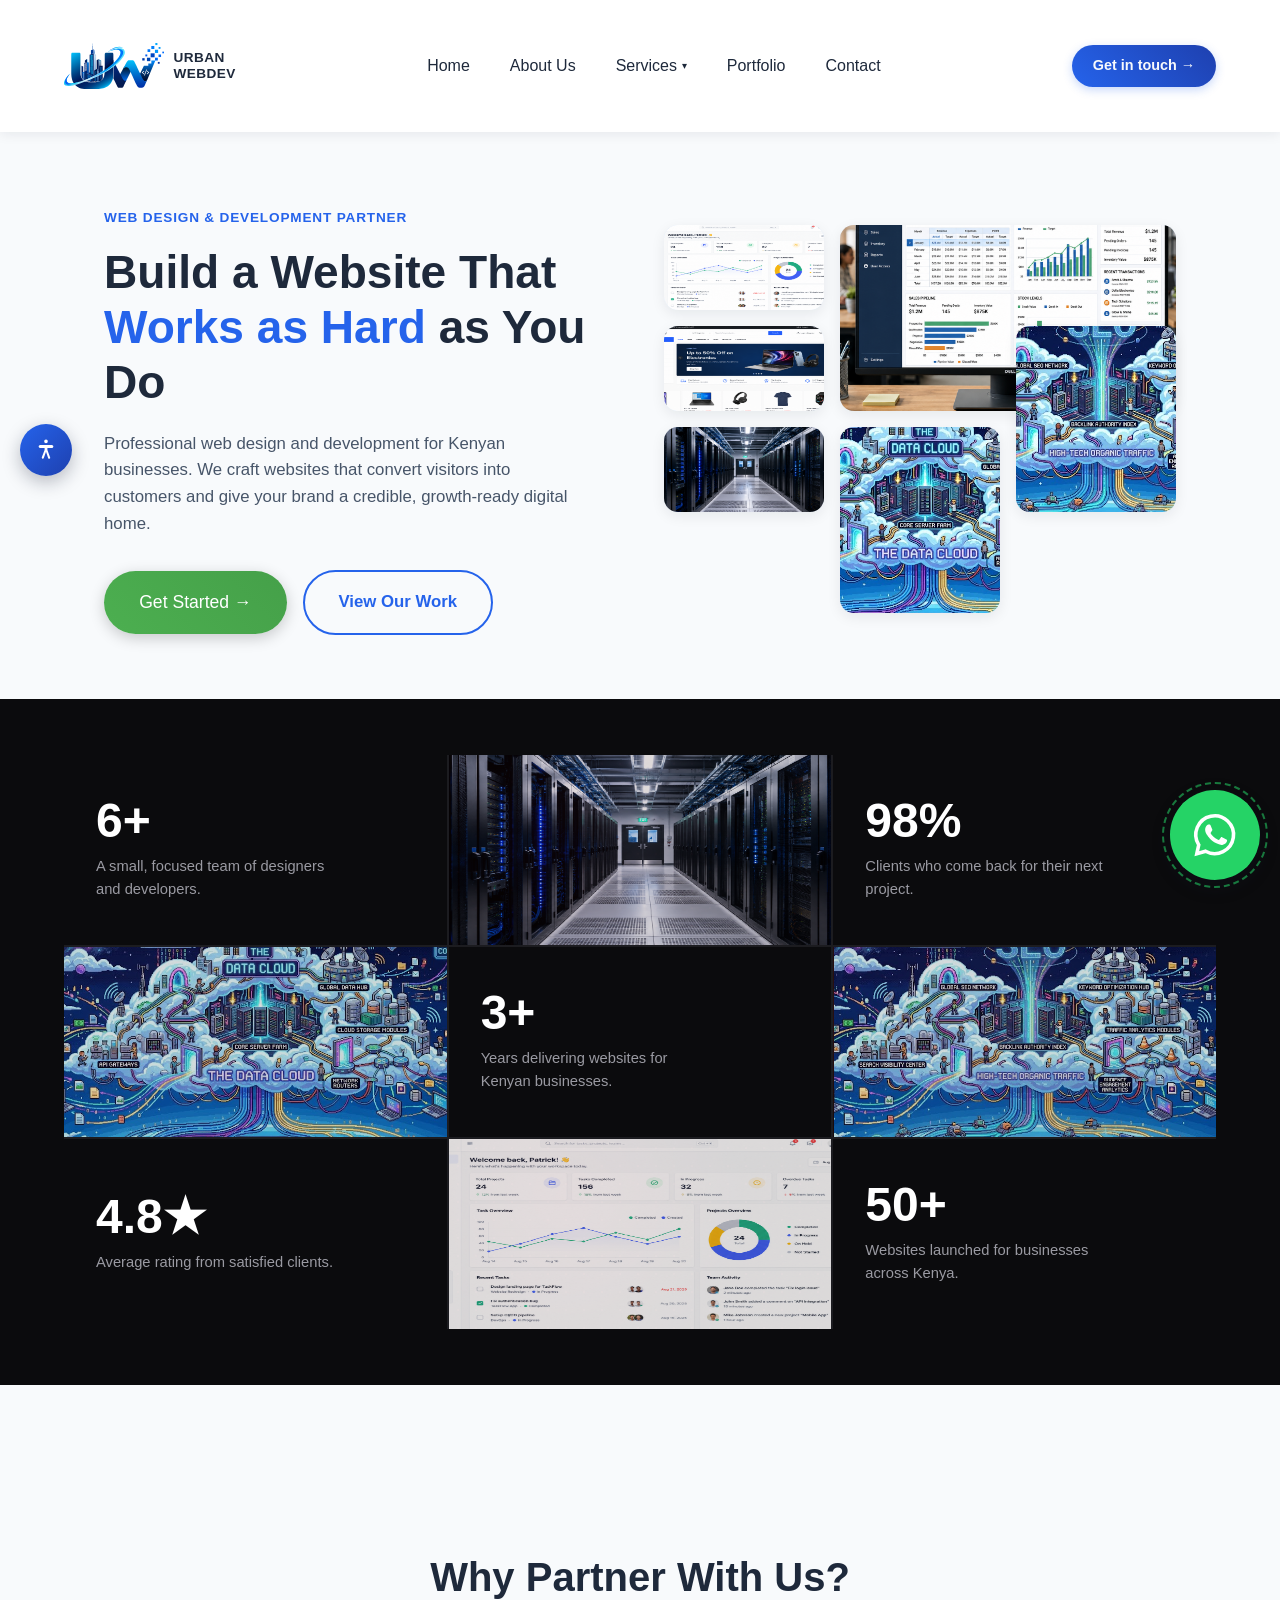
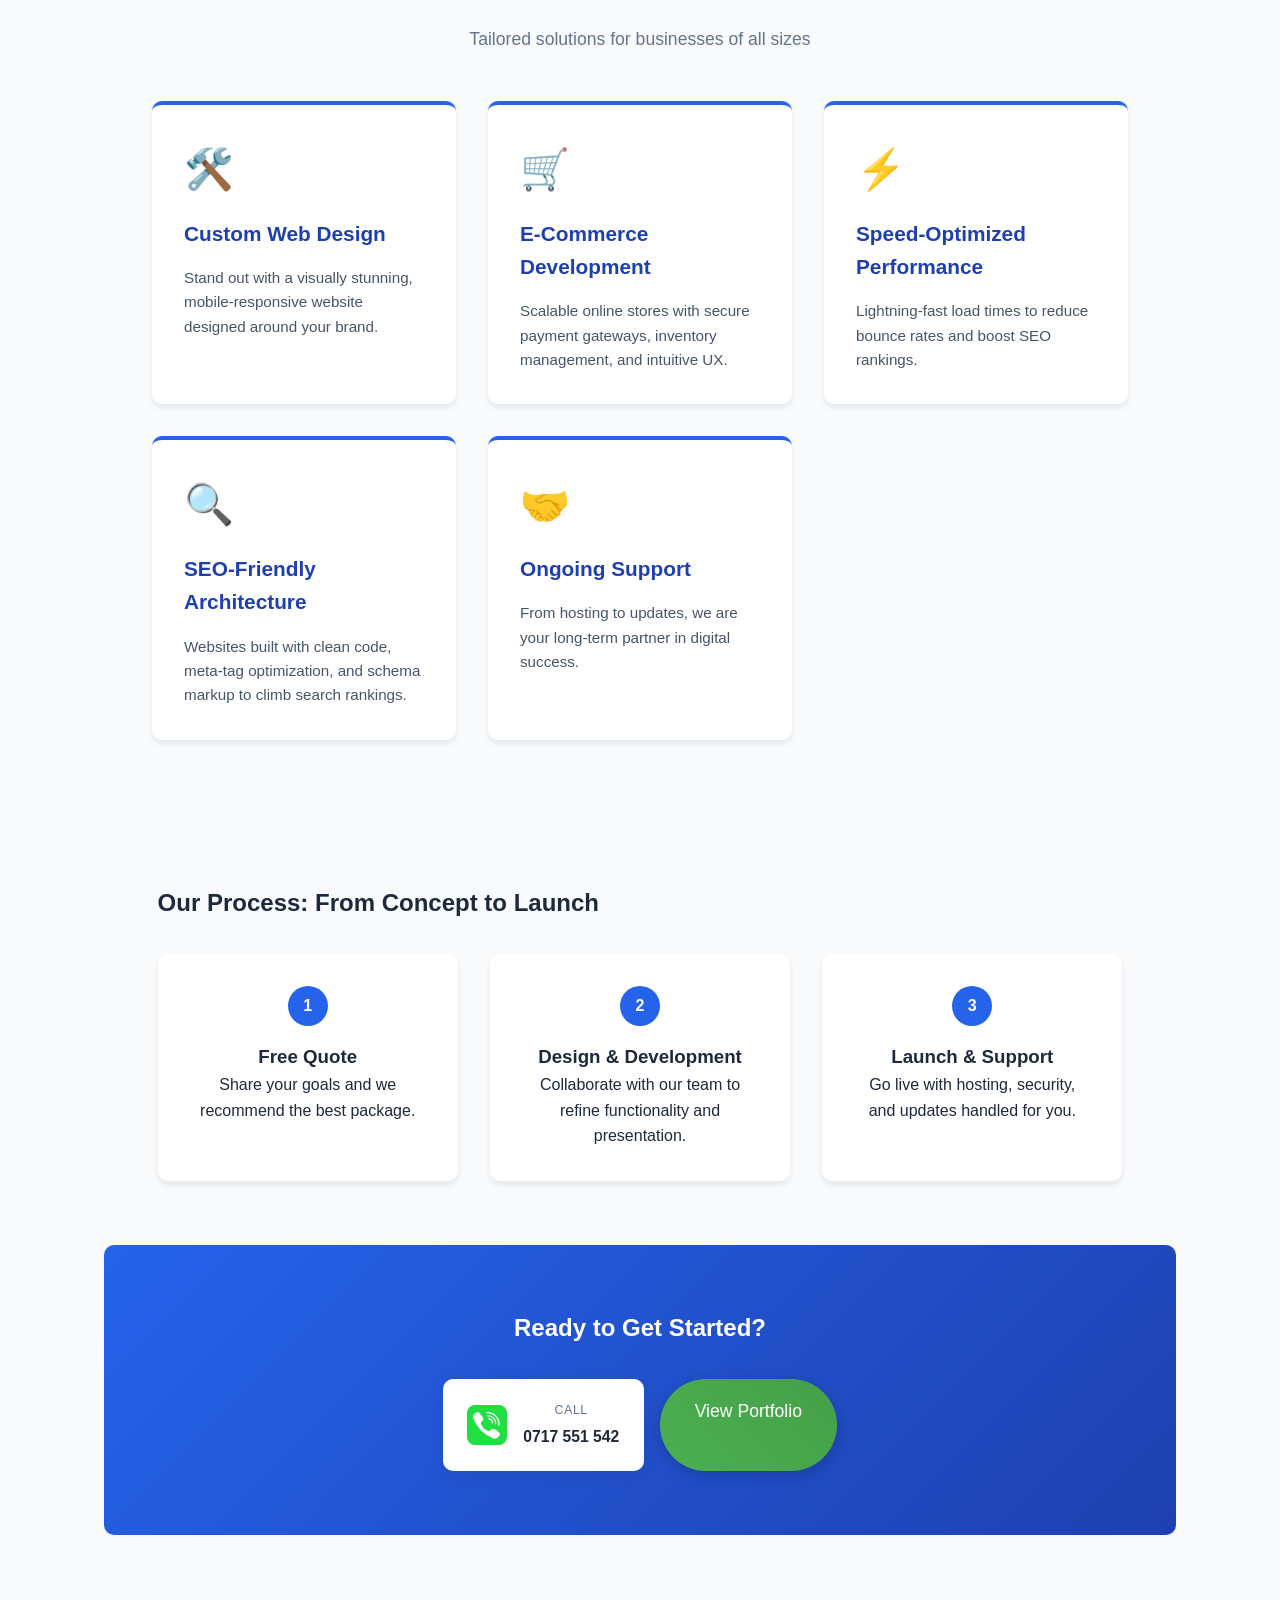
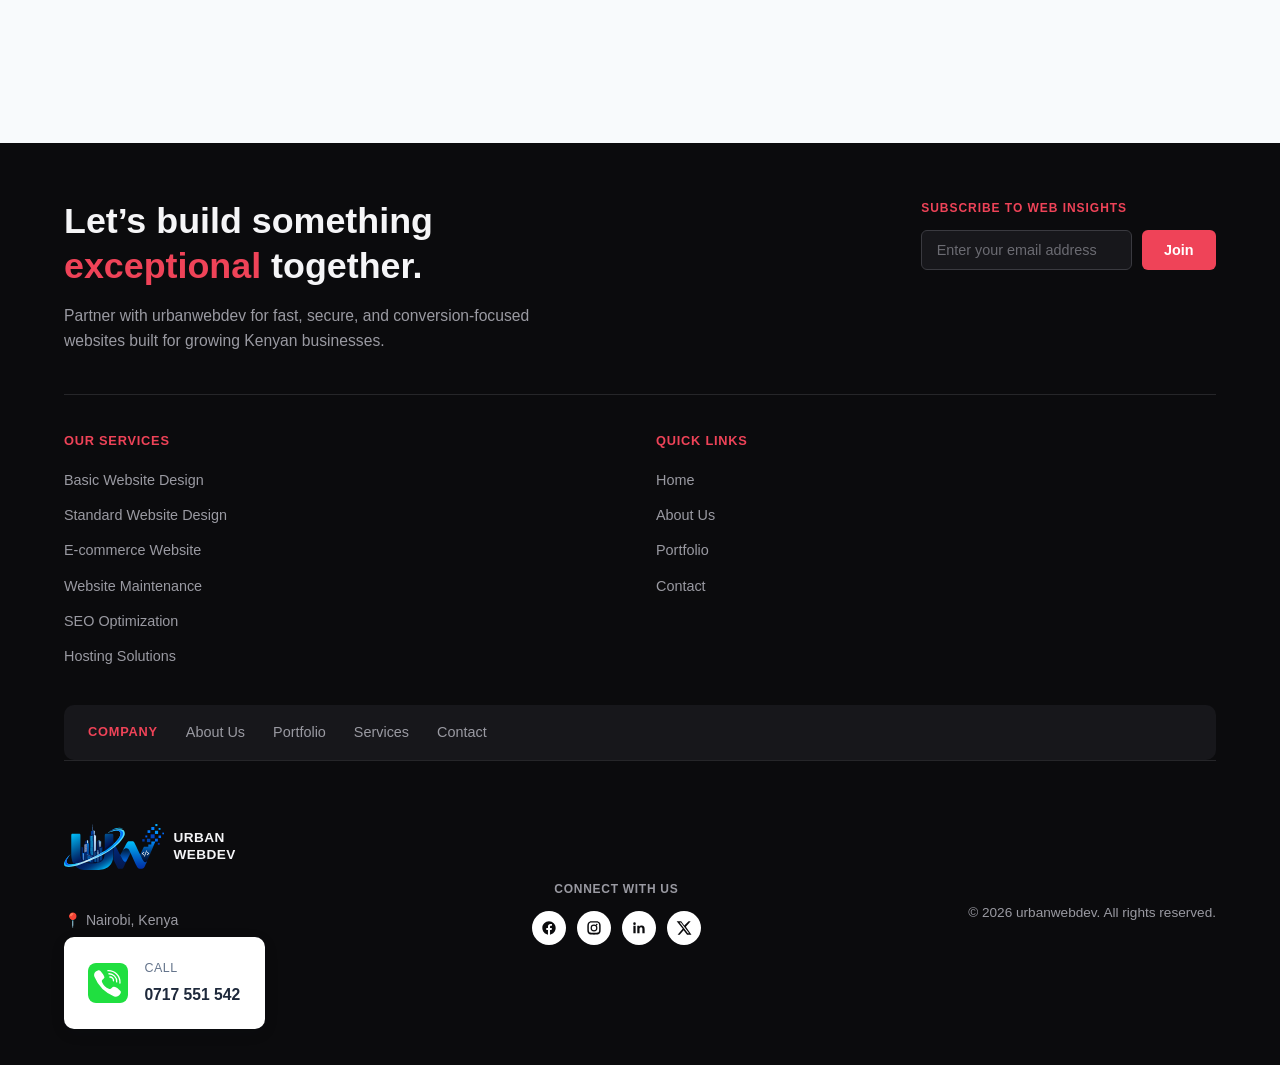
==== commit d1a2eab7: "Update on SEO rich keywordswise, Services Page" ====
--- a/index.html
+++ b/index.html
@@ -1,338 +1,791 @@
-<!DOCTYPE html>
+<!doctype html>
 <html lang="en">
-<head>
+  <head>
     <!-- Google Tag Manager -->
-<script>(function(w,d,s,l,i){w[l]=w[l]||[];w[l].push({'gtm.start':
-    new Date().getTime(),event:'gtm.js'});var f=d.getElementsByTagName(s)[0],
-    j=d.createElement(s),dl=l!='dataLayer'?'&l='+l:'';j.async=true;j.src=
-    'https://www.googletagmanager.com/gtm.js?id='+i+dl;f.parentNode.insertBefore(j,f);
-    })(window,document,'script','dataLayer','GTM-MP3FTV48');</script>
+    <script>
+      (function (w, d, s, l, i) {
+        w[l] = w[l] || [];
+        w[l].push({ "gtm.start": new Date().getTime(), event: "gtm.js" });
+        var f = d.getElementsByTagName(s)[0],
+          j = d.createElement(s),
+          dl = l != "dataLayer" ? "&l=" + l : "";
+        j.async = true;
+        j.src = "https://www.googletagmanager.com/gtm.js?id=" + i + dl;
+        f.parentNode.insertBefore(j, f);
+      })(window, document, "script", "dataLayer", "GTM-MP3FTV48");
+    </script>
     <!-- End Google Tag Manager -->
-    <meta charset="UTF-8">
-    <meta name="viewport" content="width=device-width, initial-scale=1.0">
-    <title>urbanwebdev - Home</title>
-    <link rel="stylesheet" href="./assets/styles/styles.css">
-</head>
-<body>
+    <meta charset="UTF-8" />
+    <meta name="viewport" content="width=device-width, initial-scale=1.0" />
+    <title>Web Development Company in Nairobi, Kenya | urbanwebdev</title>
+    <meta name="description" content="urbanwebdev is a web development and software development company in Nairobi, Kenya. We build custom websites, e-commerce stores, and web applications for businesses across Kenya." />
+    <meta name="keywords" content="web development Kenya, web development Nairobi, software development Kenya, web design Nairobi, website design Kenya, ecommerce development Kenya, custom website development Nairobi, IT company Nairobi, web developers Kenya, software company Nairobi" />
+    <meta name="robots" content="index, follow" />
+    <meta name="author" content="urbanwebdev" />
+    <link rel="canonical" href="https://urbanwebdevelopers.com/" />
+
+    <!-- Geo tags for local SEO (Nairobi, Kenya) -->
+    <meta name="geo.region" content="KE-30" />
+    <meta name="geo.placename" content="Nairobi, Kenya" />
+    <meta name="geo.position" content="-1.286389;36.817223" />
+    <meta name="ICBM" content="-1.286389, 36.817223" />
+
+    <!-- Open Graph / Facebook / WhatsApp -->
+    <meta property="og:type" content="website" />
+    <meta property="og:url" content="https://urbanwebdevelopers.com/" />
+    <meta property="og:title" content="Web Development Company in Nairobi, Kenya | urbanwebdev" />
+    <meta property="og:description" content="urbanwebdev is a web development and software development company in Nairobi, Kenya. We build custom websites, e-commerce stores, and web applications for businesses across Kenya." />
+    <meta property="og:image" content="https://urbanwebdevelopers.com/assets/brand-logo/UWD%20Brand-Logo.svg" />
+    <meta property="og:site_name" content="urbanwebdev" />
+    <meta property="og:locale" content="en_KE" />
+
+    <!-- Twitter Card -->
+    <meta name="twitter:card" content="summary_large_image" />
+    <meta name="twitter:title" content="Web Development Company in Nairobi, Kenya | urbanwebdev" />
+    <meta name="twitter:description" content="urbanwebdev is a web development and software development company in Nairobi, Kenya. We build custom websites, e-commerce stores, and web applications for businesses across Kenya." />
+    <meta name="twitter:image" content="https://urbanwebdevelopers.com/assets/brand-logo/UWD%20Brand-Logo.svg" />
+
+    <meta name="theme-color" content="#2563eb" />
+    <link rel="stylesheet" href="./assets/styles/styles.css" />
+    <!-- Structured data: LocalBusiness / ProfessionalService for local SEO -->
+    <script type="application/ld+json">
+    {
+      "@context": "https://schema.org",
+      "@type": "ProfessionalService",
+      "name": "urbanwebdev",
+      "image": "https://urbanwebdevelopers.com/assets/brand-logo/UWD%20Brand-Logo.svg",
+      "url": "https://urbanwebdevelopers.com/",
+      "telephone": "+254717551542",
+      "priceRange": "Ksh 10,000 - Ksh 150,000+",
+      "description": "urbanwebdev is a web development and software development company in Nairobi, Kenya, offering website development, e-commerce solutions, UI/UX design, web applications, SEO and digital marketing, and website maintenance and support.",
+      "address": {
+        "@type": "PostalAddress",
+        "addressLocality": "Nairobi",
+        "addressRegion": "Nairobi County",
+        "addressCountry": "KE"
+      },
+      "geo": {
+        "@type": "GeoCoordinates",
+        "latitude": -1.286389,
+        "longitude": 36.817223
+      },
+      "areaServed": [
+        { "@type": "City", "name": "Nairobi" },
+        { "@type": "Country", "name": "Kenya" }
+      ],
+      "sameAs": [
+        "https://facebook.com/urbanwebdev",
+        "https://instagram.com/urban_webdev",
+        "https://linkedin.com/company/urbanwebdev",
+        "https://x.com/urbanwebdev"
+      ],
+      "makesOffer": [
+        { "@type": "Offer", "itemOffered": { "@type": "Service", "name": "Website Development" } },
+        { "@type": "Offer", "itemOffered": { "@type": "Service", "name": "E-commerce Solutions" } },
+        { "@type": "Offer", "itemOffered": { "@type": "Service", "name": "UI/UX Design" } },
+        { "@type": "Offer", "itemOffered": { "@type": "Service", "name": "Web Applications" } },
+        { "@type": "Offer", "itemOffered": { "@type": "Service", "name": "SEO & Digital Marketing" } },
+        { "@type": "Offer", "itemOffered": { "@type": "Service", "name": "Maintenance & Support" } }
+      ]
+    }
+    </script>
+
+  </head>
+  <body>
     <!-- Google Tag Manager (noscript) -->
-<noscript><iframe src="https://www.googletagmanager.com/ns.html?id=GTM-MP3FTV48"
-    height="0" width="0" style="display:none;visibility:hidden"></iframe></noscript>
+    <noscript
+      ><iframe
+        src="https://www.googletagmanager.com/ns.html?id=GTM-MP3FTV48"
+        height="0"
+        width="0"
+        style="display: none; visibility: hidden"
+      ></iframe
+    ></noscript>
     <!-- End Google Tag Manager (noscript) -->
     <nav class="navbar">
-        <div class="navbar-inner">
-            <a href="./" class="brand">
-                <span class="brand-mark">UW</span>
-                <span class="brand-text">URBAN<br>WEBDEV</span>
+      <div class="navbar-inner">
+        <a href="./" class="brand">
+          <span class="brand-mark">
+            <img
+              src="./assets/brand-logo/UWD Brand-Logo.svg"
+              alt="Urban WebDev Logo"
+            />
+          </span>
+          <span class="brand-text">URBAN<br />WEBDEV</span>
+        </a>
+
+        <div class="nav-links" id="navLinks">
+          <a href="../" data-i18n="nav.home">Home</a>
+          <a href="./about/" data-i18n="nav.about">About Us</a>
+          <div class="nav-dropdown">
+            <a href="./services/" class="nav-dropdown-toggle"
+              ><span data-i18n="nav.services">Services</span>
+              <span class="dropdown-caret" aria-hidden="true">▾</span></a
+            >
+            <div class="nav-dropdown-menu">
+              <a href="./services/#pkg-small-business-basic"
+                >Small Business Website (Basic)</a
+              >
+              <a href="./services/#pkg-landing-page">Landing Page Website</a>
+              <a href="./services/#pkg-small-business-standard"
+                >Small Business Website (Standard)</a
+              >
+              <a href="./services/#pkg-corporate-website">Corporate Website</a>
+              <a href="./services/#pkg-basic-ecommerce">Basic E-commerce</a>
+              <a href="./services/#pkg-advanced-ecommerce"
+                >Advanced E-commerce</a
+              >
+              <a href="./services/#pkg-domain-registration"
+                >Domain Registration</a
+              >
+              <a href="./services/#pkg-web-hosting">Web Hosting</a>
+              <a href="./services/#pkg-ssl-certificate">SSL Certificate</a>
+              <a href="./services/#pkg-website-maintenance"
+                >Website Maintenance</a
+              >
+              <a href="./services/#pkg-seo-optimization">SEO Optimization</a>
+              <a href="./services/#pkg-hosting-solutions">Hosting Solutions</a>
+            </div>
+          </div>
+          <a href="./portfolio/" data-i18n="nav.portfolio">Portfolio</a>
+          <a href="./contact/" data-i18n="nav.contact">Contact</a>
+        </div>
+
+        <div class="navbar-actions">
+          <a href="./contact/" class="nav-cta" data-i18n="nav.cta"
+            >Get in touch →</a
+          >
+          <button
+            class="hamburger"
+            id="hamburgerBtn"
+            type="button"
+            aria-label="Toggle navigation menu"
+            aria-expanded="false"
+            aria-controls="navLinks"
+          >
+            <span class="hamburger-bar"></span>
+            <span class="hamburger-bar"></span>
+            <span class="hamburger-bar"></span>
+          </button>
+        </div>
+      </div>
+    </nav>
+
+    <header class="hero-split">
+      <div class="hero-split-text">
+        <span class="eyebrow" data-i18n="hero.index.eyebrow"
+          >Web Design &amp; Development Partner</span
+        >
+        <h1 data-i18n-html="hero.index.headingHtml">
+          Build a Website That <span class="accent">Works as Hard</span> as You
+          Do
+        </h1>
+        <p data-i18n="hero.index.text">
+          Professional web design and development for Kenyan businesses. We
+          craft websites that convert visitors into customers and give your
+          brand a credible, growth-ready digital home.
+        </p>
+        <div class="hero-split-actions">
+          <a href="./contact/" class="cta-button" data-i18n="hero.index.btn1"
+            >Get Started →</a
+          >
+          <a href="./portfolio/" class="btn-outline" data-i18n="hero.index.btn2"
+            >View Our Work</a
+          >
+        </div>
+      </div>
+      <div class="hero-split-visual">
+        <div class="visual-grid">
+          <div
+            class="visual-card card-a anim-spin"
+            style="--spin-duration: 22s"
+          >
+            <img
+              src="./assets/images/SAAS SYSTEMS.svg"
+              alt="Abstract tech visual"
+              loading="lazy"
+            />
+          </div>
+          <div
+            class="visual-card card-b anim-slide"
+            style="--slide-duration: 7s"
+          >
+            <img
+              src="./assets/images/Custom_erp_systems.svg"
+              alt="Abstract tech visual"
+              loading="lazy"
+            />
+          </div>
+          <div
+            class="visual-card card-c anim-slide"
+            style="--slide-duration: 5s"
+          >
+            <img
+              src="./assets/images/advanced ecommerce.svg"
+              alt="Abstract tech visual"
+              loading="lazy"
+            />
+          </div>
+          <div
+            class="visual-card card-d anim-spin"
+            style="--spin-duration: 28s"
+          >
+            <img
+              src="./assets/images/Data center nets.svg"
+              alt="Abstract tech visual"
+              loading="lazy"
+            />
+          </div>
+          <div
+            class="visual-card card-e anim-slide"
+            style="--slide-duration: 6s"
+          >
+            <img
+              src="./assets/images/cloud computing and orchestration.svg"
+              alt="Abstract tech visual"
+              loading="lazy"
+            />
+          </div>
+          <div
+            class="visual-card card-f anim-spin"
+            style="--spin-duration: 18s"
+          >
+            <img
+              src="./assets/images/SEO.svg"
+              alt="Abstract tech visual"
+              loading="lazy"
+            />
+          </div>
+        </div>
+      </div>
+    </header>
+
+    <section class="stats-grid-section">
+      <div class="stats-grid">
+        <div class="stat-tile">
+          <span class="stat-number">6+</span>
+          <p>A small, focused team of designers and developers.</p>
+        </div>
+        <div
+          class="stat-tile image-tile anim-spin"
+          style="--spin-duration: 24s"
+        >
+          <img
+            src="./assets/images/Data%20center%20nets.svg"
+            alt="Data center server racks"
+            loading="lazy"
+          />
+        </div>
+        <div class="stat-tile">
+          <span class="stat-number">98%</span>
+          <p>Clients who come back for their next project.</p>
+        </div>
+        <div
+          class="stat-tile image-tile anim-slide"
+          style="--slide-duration: 6s"
+        >
+          <img
+            src="./assets/images/cloud%20computing%20and%20orchestration.svg"
+            alt="Cloud computing platform illustration"
+            loading="lazy"
+          />
+        </div>
+        <div class="stat-tile">
+          <span class="stat-number">3+</span>
+          <p>Years delivering websites for Kenyan businesses.</p>
+        </div>
+        <div
+          class="stat-tile image-tile anim-spin"
+          style="--spin-duration: 32s"
+        >
+          <img
+            src="./assets/images/SEO.svg"
+            alt="SEO and traffic analytics illustration"
+            loading="lazy"
+          />
+        </div>
+        <div class="stat-tile">
+          <span class="stat-number">4.8★</span>
+          <p>Average rating from satisfied clients.</p>
+        </div>
+        <div
+          class="stat-tile image-tile anim-slide"
+          style="--slide-duration: 8s"
+        >
+          <img
+            src="./assets/images/SAAS%20SYSTEMS.svg"
+            alt="Project management software dashboard illustration"
+            loading="lazy"
+          />
+        </div>
+        <div class="stat-tile">
+          <span class="stat-number">50+</span>
+          <p>Websites launched for businesses across Kenya.</p>
+        </div>
+      </div>
+    </section>
+
+    <main>
+      <section class="section">
+        <section class="benefits-section">
+          <div class="benefits-container">
+            <h2>Why Partner With Us?</h2>
+            <p class="subheading">
+              Tailored solutions for businesses of all sizes
+            </p>
+
+            <div class="benefits-grid">
+              <div class="benefit-card">
+                <div class="benefit-icon">🛠️</div>
+                <h3>Custom Web Design</h3>
+                <p>
+                  Stand out with a visually stunning, mobile-responsive website
+                  designed around your brand.
+                </p>
+              </div>
+
+              <div class="benefit-card">
+                <div class="benefit-icon">🛒</div>
+                <h3>E-Commerce Development</h3>
+                <p>
+                  Scalable online stores with secure payment gateways, inventory
+                  management, and intuitive UX.
+                </p>
+              </div>
+
+              <div class="benefit-card">
+                <div class="benefit-icon">⚡</div>
+                <h3>Speed-Optimized Performance</h3>
+                <p>
+                  Lightning-fast load times to reduce bounce rates and boost SEO
+                  rankings.
+                </p>
+              </div>
+
+              <div class="benefit-card">
+                <div class="benefit-icon">🔍</div>
+                <h3>SEO-Friendly Architecture</h3>
+                <p>
+                  Websites built with clean code, meta-tag optimization, and
+                  schema markup to climb search rankings.
+                </p>
+              </div>
+
+              <div class="benefit-card">
+                <div class="benefit-icon">🤝</div>
+                <h3>Ongoing Support</h3>
+                <p>
+                  From hosting to updates, we are your long-term partner in
+                  digital success.
+                </p>
+              </div>
+            </div>
+          </div>
+        </section>
+
+        <section class="process-section">
+          <h2>Our Process: From Concept to Launch</h2>
+          <div class="process-steps">
+            <div class="process-step">
+              <div class="step-number">1</div>
+              <h3>Free Quote</h3>
+              <p>Share your goals and we recommend the best package.</p>
+            </div>
+            <div class="process-step">
+              <div class="step-number">2</div>
+              <h3>Design & Development</h3>
+              <p>
+                Collaborate with our team to refine functionality and
+                presentation.
+              </p>
+            </div>
+            <div class="process-step">
+              <div class="step-number">3</div>
+              <h3>Launch & Support</h3>
+              <p>
+                Go live with hosting, security, and updates handled for you.
+              </p>
+            </div>
+          </div>
+        </section>
+
+        <section class="cta-section">
+          <h2>Ready to Get Started?</h2>
+          <div class="cta-buttons">
+            <a href="tel:+254717551542" class="contact-method-card">
+              <img
+                src="../assets/icons/phone.svg"
+                alt=""
+                width="40"
+                height="40"
+              />
+              <span>
+                <span class="method-label">Call</span>
+                <span class="method-value">0717 551 542</span>
+              </span>
             </a>
-
-            <div class="nav-links" id="navLinks">
-                <a href="../" data-i18n="nav.home">Home</a>
-                <a href="./about/" data-i18n="nav.about">About Us</a>
-                <div class="nav-dropdown">
-                    <a href="./services/" class="nav-dropdown-toggle"><span data-i18n="nav.services">Services</span> <span class="dropdown-caret" aria-hidden="true">▾</span></a>
-                    <div class="nav-dropdown-menu">
-                        <a href="./services/#pkg-small-business-basic">Small Business Website (Basic)</a>
-                        <a href="./services/#pkg-landing-page">Landing Page Website</a>
-                        <a href="./services/#pkg-small-business-standard">Small Business Website (Standard)</a>
-                        <a href="./services/#pkg-corporate-website">Corporate Website</a>
-                        <a href="./services/#pkg-basic-ecommerce">Basic E-commerce</a>
-                        <a href="./services/#pkg-advanced-ecommerce">Advanced E-commerce</a>
-                        <a href="./services/#pkg-domain-registration">Domain Registration</a>
-                        <a href="./services/#pkg-web-hosting">Web Hosting</a>
-                        <a href="./services/#pkg-ssl-certificate">SSL Certificate</a>
-                        <a href="./services/#pkg-website-maintenance">Website Maintenance</a>
-                        <a href="./services/#pkg-seo-optimization">SEO Optimization</a>
-                        <a href="./services/#pkg-hosting-solutions">Hosting Solutions</a>
-                    </div>
-                </div>
-                <a href="./portfolio/" data-i18n="nav.portfolio">Portfolio</a>
-                <a href="./contact/" data-i18n="nav.contact">Contact</a>
-            </div>
-
-            <div class="navbar-actions">
-                <a href="./contact/" class="nav-cta" data-i18n="nav.cta">Get in touch →</a>
-                <button class="hamburger" id="hamburgerBtn" type="button" aria-label="Toggle navigation menu" aria-expanded="false" aria-controls="navLinks">
-                    <span class="hamburger-bar"></span>
-                    <span class="hamburger-bar"></span>
-                    <span class="hamburger-bar"></span>
-                </button>
-            </div>
-        </div>
-    </nav>
-
-    <header class="hero-split">
-        <div class="hero-split-text">
-            <span class="eyebrow" data-i18n="hero.index.eyebrow">Web Design &amp; Development Partner</span>
-            <h1 data-i18n-html="hero.index.headingHtml">Build a Website That <span class="accent">Works as Hard</span> as You Do</h1>
-            <p data-i18n="hero.index.text">Professional web design and development for Kenyan businesses. We craft websites that convert visitors into customers and give your brand a credible, growth-ready digital home.</p>
-            <div class="hero-split-actions">
-                <a href="./contact/" class="cta-button" data-i18n="hero.index.btn1">Get Started →</a>
-                <a href="./portfolio/" class="btn-outline" data-i18n="hero.index.btn2">View Our Work</a>
-            </div>
-        </div>
-        <div class="hero-split-visual">
-            <div class="visual-grid">
-                <div class="visual-card card-a anim-spin" style="--spin-duration: 22s;"><img src="./assets/images/SAAS SYSTEMS.svg" alt="Abstract tech visual" loading="lazy"></div>
-                <div class="visual-card card-b anim-slide" style="--slide-duration: 7s;"><img src="./assets/images/Custom_erp_systems.svg" alt="Abstract tech visual" loading="lazy"></div>
-                <div class="visual-card card-c anim-slide" style="--slide-duration: 5s;"><img src="./assets/images/advanced ecommerce.svg" alt="Abstract tech visual" loading="lazy"></div>
-                <div class="visual-card card-d anim-spin" style="--spin-duration: 28s;"><img src="./assets/images/Data center nets.svg" alt="Abstract tech visual" loading="lazy"></div>
-                <div class="visual-card card-e anim-slide" style="--slide-duration: 6s;"><img src="./assets/images/cloud computing and orchestration.svg" alt="Abstract tech visual" loading="lazy"></div>
-                <div class="visual-card card-f anim-spin" style="--spin-duration: 18s;"><img src="./assets/images/SEO.svg" alt="Abstract tech visual" loading="lazy"></div>
-            </div>
-        </div>
-    </header>
-
-    <section class="stats-grid-section">
-        <div class="stats-grid">
-            <div class="stat-tile">
-                <span class="stat-number">6+</span>
-                <p>A small, focused team of designers and developers.</p>
-            </div>
-            <div class="stat-tile image-tile anim-spin" style="--spin-duration: 24s;"><img src="./assets/images/Data%20center%20nets.svg" alt="Data center server racks" loading="lazy"></div>
-            <div class="stat-tile">
-                <span class="stat-number">98%</span>
-                <p>Clients who come back for their next project.</p>
-            </div>
-            <div class="stat-tile image-tile anim-slide" style="--slide-duration: 6s;"><img src="./assets/images/cloud%20computing%20and%20orchestration.svg" alt="Cloud computing platform illustration" loading="lazy"></div>
-            <div class="stat-tile">
-                <span class="stat-number">3+</span>
-                <p>Years delivering websites for Kenyan businesses.</p>
-            </div>
-            <div class="stat-tile image-tile anim-spin" style="--spin-duration: 32s;"><img src="./assets/images/SEO.svg" alt="SEO and traffic analytics illustration" loading="lazy"></div>
-            <div class="stat-tile">
-                <span class="stat-number">4.8★</span>
-                <p>Average rating from satisfied clients.</p>
-            </div>
-            <div class="stat-tile image-tile anim-slide" style="--slide-duration: 8s;"><img src="./assets/images/SAAS%20SYSTEMS.svg" alt="Project management software dashboard illustration" loading="lazy"></div>
-            <div class="stat-tile">
-                <span class="stat-number">50+</span>
-                <p>Websites launched for businesses across Kenya.</p>
-            </div>
-        </div>
-    </section>
-
-    <main>
-        <section class="section">
-            <section class="benefits-section">
-                <div class="benefits-container">
-                    <h2>Why Partner With Us?</h2>
-                    <p class="subheading">Tailored solutions for businesses of all sizes</p>
-
-                    <div class="benefits-grid">
-                        <div class="benefit-card">
-                            <div class="benefit-icon">🛠️</div>
-                            <h3>Custom Web Design</h3>
-                            <p>Stand out with a visually stunning, mobile-responsive website designed around your brand.</p>
-                        </div>
-
-                        <div class="benefit-card">
-                            <div class="benefit-icon">🛒</div>
-                            <h3>E-Commerce Development</h3>
-                            <p>Scalable online stores with secure payment gateways, inventory management, and intuitive UX.</p>
-                        </div>
-
-                        <div class="benefit-card">
-                            <div class="benefit-icon">⚡</div>
-                            <h3>Speed-Optimized Performance</h3>
-                            <p>Lightning-fast load times to reduce bounce rates and boost SEO rankings.</p>
-                        </div>
-
-                        <div class="benefit-card">
-                            <div class="benefit-icon">🔍</div>
-                            <h3>SEO-Friendly Architecture</h3>
-                            <p>Websites built with clean code, meta-tag optimization, and schema markup to climb search rankings.</p>
-                        </div>
-
-                        <div class="benefit-card">
-                            <div class="benefit-icon">🤝</div>
-                            <h3>Ongoing Support</h3>
-                            <p>From hosting to updates, we are your long-term partner in digital success.</p>
-                        </div>
-                    </div>
-                </div>
-            </section>
-
-            <section class="process-section">
-                <h2>Our Process: From Concept to Launch</h2>
-                <div class="process-steps">
-                    <div class="process-step">
-                        <div class="step-number">1</div>
-                        <h3>Free Quote</h3>
-                        <p>Share your goals and we recommend the best package.</p>
-                    </div>
-                    <div class="process-step">
-                        <div class="step-number">2</div>
-                        <h3>Design & Development</h3>
-                        <p>Collaborate with our team to refine functionality and presentation.</p>
-                    </div>
-                    <div class="process-step">
-                        <div class="step-number">3</div>
-                        <h3>Launch & Support</h3>
-                        <p>Go live with hosting, security, and updates handled for you.</p>
-                    </div>
-                </div>
-            </section>
-
-            <section class="cta-section">
-                <h2>Ready to Get Started?</h2>
-                <div class="cta-buttons">
-                    <a href="tel:+254717551542" class="cta-button">
-                        <i class="fas fa-phone"></i> +254 717 551 542
-                    </a>
-                    <a href="./portfolio/" class="cta-button">
-                        <i class="fas fa-laptop-code"></i> View Portfolio
-                    </a>
-                </div>
-            </section>
+            <a href="./portfolio/" class="cta-button">
+              <i class="fas fa-laptop-code"></i> View Portfolio
+            </a>
+          </div>
         </section>
+      </section>
     </main>
 
     <footer class="site-footer">
-        <div class="footer-top">
-            <div class="footer-cta">
-                <h2 data-i18n-html="footer.ctaHeadingHtml">Let’s build something <span class="accent">exceptional</span> together.</h2>
-                <p data-i18n="footer.ctaText">Partner with urbanwebdev for fast, secure, and conversion-focused websites built for growing Kenyan businesses.</p>
-            </div>
-
-            <form class="footer-subscribe" id="newsletterForm">
-                <label for="newsletterEmail" data-i18n="footer.subscribeLabel">Subscribe to Web Insights</label>
-                <div class="subscribe-row">
-                    <input type="email" id="newsletterEmail" name="newsletterEmail" placeholder="Enter your email address" required>
-                    <button type="submit" data-i18n="footer.subscribeBtn">Join</button>
-                </div>
-            </form>
-        </div>
-
-        <div class="footer-divider"></div>
-
-        <div class="footer-columns">
-            <div class="footer-col">
-                <h4 data-i18n="footer.servicesHeading">Our Services</h4>
-                <ul>
-                    <li><a href="services/services.html#pricing" data-i18n="footer.svc.basic">Basic Website Design</a></li>
-                    <li><a href="services/services.html#pricing" data-i18n="footer.svc.standard">Standard Website Design</a></li>
-                    <li><a href="services/services.html#pricing" data-i18n="footer.svc.ecommerce">E-commerce Website</a></li>
-                    <li><a href="services/services.html#additional-services" data-i18n="footer.svc.maintenance">Website Maintenance</a></li>
-                    <li><a href="services/services.html#additional-services" data-i18n="footer.svc.seo">SEO Optimization</a></li>
-                    <li><a href="services/services.html#additional-services" data-i18n="footer.svc.hosting">Hosting Solutions</a></li>
-                </ul>
-            </div>
-
-            <div class="footer-col">
-                <h4 data-i18n="footer.quickLinksHeading">Quick Links</h4>
-                <ul>
-                    <li><a href="./">Home</a></li>
-                    <li><a href="./about/">About Us</a></li>
-                    <li><a href="./portfolio/">Portfolio</a></li>
-                    <li><a href="./contact/">Contact</a></li>
-                </ul>
-            </div>
-        </div>
-
-        <div class="footer-company-bar">
-            <span class="footer-company-label" data-i18n="footer.companyLabel">Company</span>
-            <a href="./about/">About Us</a>
-            <a href="./portfolio/">Portfolio</a>
-            <a href="./services/">Services</a>
-            <a href="./contact/">Contact</a>
-        </div>
-
-        <div class="footer-divider"></div>
-
-        <div class="footer-bottom-row">
-            <div class="footer-identity">
-                <a href="./" class="footer-logo">
-                    <span class="brand-mark">UW</span>
-                    <span class="brand-text">URBAN<br>WEBDEV</span>
-                </a>
-                <p>📍 Nairobi, Kenya</p>
-                <p class="footer-phone">📞 0717 551 542</p>
-            </div>
-
-            <div class="footer-social">
-                <span data-i18n="footer.connect">Connect with us</span>
-                <div class="social-icons">
-                    <a href="https://facebook.com/urbanwebdev" target="_blank" rel="noopener" aria-label="Facebook">
-                        <svg viewBox="0 0 24 24" width="16" height="16" fill="currentColor" aria-hidden="true"><path d="M22 12.06C22 6.5 17.52 2 12 2S2 6.5 2 12.06C2 17.08 5.66 21.23 10.44 22v-7.03H7.9v-2.91h2.54V9.85c0-2.5 1.49-3.89 3.77-3.89 1.09 0 2.24.2 2.24.2v2.46h-1.26c-1.24 0-1.63.77-1.63 1.56v1.88h2.78l-.44 2.91h-2.34V22C18.34 21.23 22 17.08 22 12.06z"/></svg>
-                    </a>
-                    <a href="https://instagram.com/urbanwebdev" target="_blank" rel="noopener" aria-label="Instagram">
-                        <svg viewBox="0 0 24 24" width="16" height="16" fill="currentColor" aria-hidden="true"><path d="M12 2c2.72 0 3.06.01 4.12.06 1.06.05 1.79.22 2.43.46.66.26 1.22.6 1.77 1.15.55.55.89 1.11 1.15 1.77.24.64.41 1.37.46 2.43.05 1.06.06 1.4.06 4.13s-.01 3.06-.06 4.12c-.05 1.06-.22 1.79-.46 2.43a4.9 4.9 0 0 1-1.15 1.77 4.9 4.9 0 0 1-1.77 1.15c-.64.24-1.37.41-2.43.46-1.06.05-1.4.06-4.12.06s-3.06-.01-4.13-.06c-1.06-.05-1.79-.22-2.43-.46a4.9 4.9 0 0 1-1.77-1.15 4.9 4.9 0 0 1-1.15-1.77c-.24-.64-.41-1.37-.46-2.43C2.01 15.06 2 14.72 2 12s.01-3.06.06-4.13c.05-1.06.22-1.79.46-2.43.26-.66.6-1.22 1.15-1.77A4.9 4.9 0 0 1 5.44 2.52c.64-.24 1.37-.41 2.43-.46C8.94 2.01 9.28 2 12 2zm0 1.8c-2.67 0-2.99.01-4.04.06-.87.04-1.34.18-1.65.3-.42.16-.71.36-1.02.67-.31.31-.5.6-.67 1.02-.12.31-.26.78-.3 1.65-.05 1.05-.06 1.37-.06 4.04s.01 2.99.06 4.04c.04.87.18 1.34.3 1.65.16.42.36.71.67 1.02.31.31.6.5 1.02.67.31.12.78.26 1.65.3 1.05.05 1.37.06 4.04.06s2.99-.01 4.04-.06c.87-.04 1.34-.18 1.65-.3.42-.16.71-.36 1.02-.67.31-.31.5-.6.67-1.02.12-.31.26-.78.3-1.65.05-1.05.06-1.37.06-4.04s-.01-2.99-.06-4.04c-.04-.87-.18-1.34-.3-1.65a2.73 2.73 0 0 0-.67-1.02 2.73 2.73 0 0 0-1.02-.67c-.31-.12-.78-.26-1.65-.3-1.05-.05-1.37-.06-4.04-.06zm0 3.07a5.13 5.13 0 1 1 0 10.26 5.13 5.13 0 0 1 0-10.26zm0 1.8a3.33 3.33 0 1 0 0 6.66 3.33 3.33 0 0 0 0-6.66zm5.34-1.99a1.2 1.2 0 1 1-2.4 0 1.2 1.2 0 0 1 2.4 0z"/></svg>
-                    </a>
-                    <a href="https://linkedin.com/company/urbanwebdev" target="_blank" rel="noopener" aria-label="LinkedIn">
-                        <svg viewBox="0 0 24 24" width="16" height="16" fill="currentColor" aria-hidden="true"><path d="M6.94 8.5H3.56V20h3.38V8.5zM5.25 3.56A1.96 1.96 0 1 0 5.28 7.5a1.96 1.96 0 0 0-.03-3.94zM20.44 20h-3.37v-5.95c0-1.42-.03-3.25-1.98-3.25-1.98 0-2.29 1.55-2.29 3.15V20H9.44V8.5h3.24v1.57h.05c.45-.85 1.56-1.75 3.2-1.75 3.42 0 4.51 2.25 4.51 5.18V20z"/></svg>
-                    </a>
-                    <a href="https://x.com/urbanwebdev" target="_blank" rel="noopener" aria-label="X (Twitter)">
-                        <svg viewBox="0 0 24 24" width="16" height="16" fill="currentColor" aria-hidden="true"><path d="M18.9 2H22l-7.2 8.24L23.2 22h-6.6l-5.17-6.77L5.5 22H2.4l7.7-8.82L1 2h6.76l4.67 6.2L18.9 2zm-1.15 18h1.83L7.35 3.9H5.4L17.75 20z"/></svg>
-                    </a>
-                </div>
-            </div>
-
-            <div class="footer-legal">
-                <p data-i18n="footer.legal">© 2026 urbanwebdev. All rights reserved.</p>
-            </div>
-        </div>
+      <div class="footer-top">
+        <div class="footer-cta">
+          <h2 data-i18n-html="footer.ctaHeadingHtml">
+            Let’s build something
+            <span class="accent">exceptional</span> together.
+          </h2>
+          <p data-i18n="footer.ctaText">
+            Partner with urbanwebdev for fast, secure, and conversion-focused
+            websites built for growing Kenyan businesses.
+          </p>
+        </div>
+
+        <form class="footer-subscribe" id="newsletterForm">
+          <label for="newsletterEmail" data-i18n="footer.subscribeLabel"
+            >Subscribe to Web Insights</label
+          >
+          <div class="subscribe-row">
+            <input
+              type="email"
+              id="newsletterEmail"
+              name="newsletterEmail"
+              placeholder="Enter your email address"
+              required
+            />
+            <button type="submit" data-i18n="footer.subscribeBtn">Join</button>
+          </div>
+        </form>
+      </div>
+
+      <div class="footer-divider"></div>
+
+      <div class="footer-columns">
+        <div class="footer-col">
+          <h4 data-i18n="footer.servicesHeading">Our Services</h4>
+          <ul>
+            <li>
+              <a
+                href="services/services.html#pricing"
+                data-i18n="footer.svc.basic"
+                >Basic Website Design</a
+              >
+            </li>
+            <li>
+              <a
+                href="services/services.html#pricing"
+                data-i18n="footer.svc.standard"
+                >Standard Website Design</a
+              >
+            </li>
+            <li>
+              <a
+                href="services/services.html#pricing"
+                data-i18n="footer.svc.ecommerce"
+                >E-commerce Website</a
+              >
+            </li>
+            <li>
+              <a
+                href="services/services.html#additional-services"
+                data-i18n="footer.svc.maintenance"
+                >Website Maintenance</a
+              >
+            </li>
+            <li>
+              <a
+                href="services/services.html#additional-services"
+                data-i18n="footer.svc.seo"
+                >SEO Optimization</a
+              >
+            </li>
+            <li>
+              <a
+                href="services/services.html#additional-services"
+                data-i18n="footer.svc.hosting"
+                >Hosting Solutions</a
+              >
+            </li>
+          </ul>
+        </div>
+
+        <div class="footer-col">
+          <h4 data-i18n="footer.quickLinksHeading">Quick Links</h4>
+          <ul>
+            <li><a href="./">Home</a></li>
+            <li><a href="./about/">About Us</a></li>
+            <li><a href="./portfolio/">Portfolio</a></li>
+            <li><a href="./contact/">Contact</a></li>
+          </ul>
+        </div>
+      </div>
+
+      <div class="footer-company-bar">
+        <span class="footer-company-label" data-i18n="footer.companyLabel"
+          >Company</span
+        >
+        <a href="./about/">About Us</a>
+        <a href="./portfolio/">Portfolio</a>
+        <a href="./services/">Services</a>
+        <a href="./contact/">Contact</a>
+      </div>
+
+      <div class="footer-divider"></div>
+
+      <div class="footer-bottom-row">
+        <div class="footer-identity">
+          <a href="./" class="footer-logo">
+            <span class="brand-mark">
+              <img
+                src="./assets/brand-logo/UWD Brand-Logo.svg"
+                alt="Urban WebDev Logo"
+              />
+            </span>
+            <span class="brand-text">URBAN<br />WEBDEV</span>
+          </a>
+          <p>📍 Nairobi, Kenya</p>
+          <a href="tel:+254717551542" class="contact-method-card">
+            <img
+              src="../assets/icons/phone.svg"
+              alt=""
+              width="40"
+              height="40"
+            />
+            <span>
+              <span class="method-label">Call</span>
+              <span class="method-value">0717 551 542</span>
+            </span>
+          </a>
+        </div>
+
+        <div class="footer-social">
+          <span data-i18n="footer.connect">Connect with us</span>
+          <div class="social-icons">
+            <a
+              href="https://facebook.com/urbanwebdev"
+              target="_blank"
+              rel="noopener"
+              aria-label="Facebook"
+            >
+              <svg
+                viewBox="0 0 24 24"
+                width="16"
+                height="16"
+                fill="currentColor"
+                aria-hidden="true"
+              >
+                <path
+                  d="M22 12.06C22 6.5 17.52 2 12 2S2 6.5 2 12.06C2 17.08 5.66 21.23 10.44 22v-7.03H7.9v-2.91h2.54V9.85c0-2.5 1.49-3.89 3.77-3.89 1.09 0 2.24.2 2.24.2v2.46h-1.26c-1.24 0-1.63.77-1.63 1.56v1.88h2.78l-.44 2.91h-2.34V22C18.34 21.23 22 17.08 22 12.06z"
+                />
+              </svg>
+            </a>
+            <a
+              href="https://instagram.com/urbanwebdev"
+              target="_blank"
+              rel="noopener"
+              aria-label="Instagram"
+            >
+              <svg
+                viewBox="0 0 24 24"
+                width="16"
+                height="16"
+                fill="currentColor"
+                aria-hidden="true"
+              >
+                <path
+                  d="M12 2c2.72 0 3.06.01 4.12.06 1.06.05 1.79.22 2.43.46.66.26 1.22.6 1.77 1.15.55.55.89 1.11 1.15 1.77.24.64.41 1.37.46 2.43.05 1.06.06 1.4.06 4.13s-.01 3.06-.06 4.12c-.05 1.06-.22 1.79-.46 2.43a4.9 4.9 0 0 1-1.15 1.77 4.9 4.9 0 0 1-1.77 1.15c-.64.24-1.37.41-2.43.46-1.06.05-1.4.06-4.12.06s-3.06-.01-4.13-.06c-1.06-.05-1.79-.22-2.43-.46a4.9 4.9 0 0 1-1.77-1.15 4.9 4.9 0 0 1-1.15-1.77c-.24-.64-.41-1.37-.46-2.43C2.01 15.06 2 14.72 2 12s.01-3.06.06-4.13c.05-1.06.22-1.79.46-2.43.26-.66.6-1.22 1.15-1.77A4.9 4.9 0 0 1 5.44 2.52c.64-.24 1.37-.41 2.43-.46C8.94 2.01 9.28 2 12 2zm0 1.8c-2.67 0-2.99.01-4.04.06-.87.04-1.34.18-1.65.3-.42.16-.71.36-1.02.67-.31.31-.5.6-.67 1.02-.12.31-.26.78-.3 1.65-.05 1.05-.06 1.37-.06 4.04s.01 2.99.06 4.04c.04.87.18 1.34.3 1.65.16.42.36.71.67 1.02.31.31.6.5 1.02.67.31.12.78.26 1.65.3 1.05.05 1.37.06 4.04.06s2.99-.01 4.04-.06c.87-.04 1.34-.18 1.65-.3.42-.16.71-.36 1.02-.67.31-.31.5-.6.67-1.02.12-.31.26-.78.3-1.65.05-1.05.06-1.37.06-4.04s-.01-2.99-.06-4.04c-.04-.87-.18-1.34-.3-1.65a2.73 2.73 0 0 0-.67-1.02 2.73 2.73 0 0 0-1.02-.67c-.31-.12-.78-.26-1.65-.3-1.05-.05-1.37-.06-4.04-.06zm0 3.07a5.13 5.13 0 1 1 0 10.26 5.13 5.13 0 0 1 0-10.26zm0 1.8a3.33 3.33 0 1 0 0 6.66 3.33 3.33 0 0 0 0-6.66zm5.34-1.99a1.2 1.2 0 1 1-2.4 0 1.2 1.2 0 0 1 2.4 0z"
+                />
+              </svg>
+            </a>
+            <a
+              href="https://linkedin.com/company/urbanwebdev"
+              target="_blank"
+              rel="noopener"
+              aria-label="LinkedIn"
+            >
+              <svg
+                viewBox="0 0 24 24"
+                width="16"
+                height="16"
+                fill="currentColor"
+                aria-hidden="true"
+              >
+                <path
+                  d="M6.94 8.5H3.56V20h3.38V8.5zM5.25 3.56A1.96 1.96 0 1 0 5.28 7.5a1.96 1.96 0 0 0-.03-3.94zM20.44 20h-3.37v-5.95c0-1.42-.03-3.25-1.98-3.25-1.98 0-2.29 1.55-2.29 3.15V20H9.44V8.5h3.24v1.57h.05c.45-.85 1.56-1.75 3.2-1.75 3.42 0 4.51 2.25 4.51 5.18V20z"
+                />
+              </svg>
+            </a>
+            <a
+              href="https://x.com/urbanwebdev"
+              target="_blank"
+              rel="noopener"
+              aria-label="X (Twitter)"
+            >
+              <svg
+                viewBox="0 0 24 24"
+                width="16"
+                height="16"
+                fill="currentColor"
+                aria-hidden="true"
+              >
+                <path
+                  d="M18.9 2H22l-7.2 8.24L23.2 22h-6.6l-5.17-6.77L5.5 22H2.4l7.7-8.82L1 2h6.76l4.67 6.2L18.9 2zm-1.15 18h1.83L7.35 3.9H5.4L17.75 20z"
+                />
+              </svg>
+            </a>
+          </div>
+        </div>
+
+        <div class="footer-legal">
+          <p data-i18n="footer.legal">
+            © 2026 urbanwebdev. All rights reserved.
+          </p>
+        </div>
+      </div>
     </footer>
 
     <script src="./assets/js/script.js"></script>
     <div class="a11y-widget" id="a11yWidget">
-        <button type="button" class="a11y-toggle" id="a11yToggle" aria-label="Accessibility options" aria-expanded="false" aria-controls="a11yPanel">
-            <svg viewBox="0 0 24 24" width="22" height="22" fill="currentColor" aria-hidden="true"><path d="M12 4.5a2 2 0 1 1 0-4 2 2 0 0 1 0 4zM4 8.2c0-.9.72-1.7 1.63-1.7H18.4c.9 0 1.63.8 1.63 1.7 0 .93-.73 1.7-1.63 1.7h-4.87v2.1l3.02 8.14a1.15 1.15 0 0 1-2.15.8L12 13.9l-2.4 6.94a1.15 1.15 0 0 1-2.16-.8l3.03-8.14v-2.1H5.63C4.72 9.9 4 9.13 4 8.2z"/></svg>
-        </button>
-
-        <div class="a11y-panel" id="a11yPanel" hidden>
-            <div class="a11y-section">
-                <span class="a11y-label">Text Size</span>
-                <div class="a11y-btn-row">
-                    <button type="button" data-a11y-fontstep="-1" aria-label="Decrease text size">A-</button>
-                    <button type="button" data-a11y-fontreset aria-label="Reset text size">A</button>
-                    <button type="button" data-a11y-fontstep="1" aria-label="Increase text size">A+</button>
-                </div>
-            </div>
-
-            <div class="a11y-section">
-                <span class="a11y-label">Theme</span>
-                <div class="a11y-btn-row">
-                    <button type="button" data-a11y-theme="light" aria-label="Light theme">Light</button>
-                    <button type="button" data-a11y-theme="dark" aria-label="Dark theme">Dark</button>
-                </div>
-            </div>
-
-            <div class="a11y-section">
-                <label class="a11y-label" for="a11yLanguage">Language</label>
-                <select id="a11yLanguage">
-                    <option value="en">English</option>
-                    <option value="sw">Kiswahili</option>
-                    <option value="fr">Français</option>
-                    <option value="de">Deutsch</option>
-                    <option value="ar">العربية</option>
-                    <option value="zh">中文</option>
-                </select>
-            </div>
-        </div>
+      <button
+        type="button"
+        class="a11y-toggle"
+        id="a11yToggle"
+        aria-label="Accessibility options"
+        aria-expanded="false"
+        aria-controls="a11yPanel"
+      >
+        <svg
+          viewBox="0 0 24 24"
+          width="22"
+          height="22"
+          fill="currentColor"
+          aria-hidden="true"
+        >
+          <path
+            d="M12 4.5a2 2 0 1 1 0-4 2 2 0 0 1 0 4zM4 8.2c0-.9.72-1.7 1.63-1.7H18.4c.9 0 1.63.8 1.63 1.7 0 .93-.73 1.7-1.63 1.7h-4.87v2.1l3.02 8.14a1.15 1.15 0 0 1-2.15.8L12 13.9l-2.4 6.94a1.15 1.15 0 0 1-2.16-.8l3.03-8.14v-2.1H5.63C4.72 9.9 4 9.13 4 8.2z"
+          />
+        </svg>
+      </button>
+
+      <div class="a11y-panel" id="a11yPanel" hidden>
+        <div class="a11y-section">
+          <span class="a11y-label">Text Size</span>
+          <div class="a11y-btn-row">
+            <button
+              type="button"
+              data-a11y-fontstep="-1"
+              aria-label="Decrease text size"
+            >
+              A-
+            </button>
+            <button
+              type="button"
+              data-a11y-fontreset
+              aria-label="Reset text size"
+            >
+              A
+            </button>
+            <button
+              type="button"
+              data-a11y-fontstep="1"
+              aria-label="Increase text size"
+            >
+              A+
+            </button>
+          </div>
+        </div>
+
+        <div class="a11y-section">
+          <span class="a11y-label">Theme</span>
+          <div class="a11y-btn-row">
+            <button
+              type="button"
+              data-a11y-theme="light"
+              aria-label="Light theme"
+            >
+              Light
+            </button>
+            <button
+              type="button"
+              data-a11y-theme="dark"
+              aria-label="Dark theme"
+            >
+              Dark
+            </button>
+          </div>
+        </div>
+
+        <div class="a11y-section">
+          <label class="a11y-label" for="a11yLanguage">Language</label>
+          <select id="a11yLanguage">
+            <option value="en">English</option>
+            <option value="sw">Kiswahili</option>
+            <option value="fr">Français</option>
+            <option value="de">Deutsch</option>
+            <option value="ar">العربية</option>
+            <option value="zh">中文</option>
+          </select>
+        </div>
+      </div>
     </div>
 
     <script src="./assets/js/accessibility.js"></script>
     <div class="wa-widget">
-        <button type="button" class="wa-toggle" id="waToggle" aria-haspopup="dialog" aria-controls="waModalOverlay" aria-label="Message us on WhatsApp">
-            <img src="./assets/icons/whatsapp.svg" alt="" width="32" height="32">
+      <button
+        type="button"
+        class="wa-toggle"
+        id="waToggle"
+        aria-haspopup="dialog"
+        aria-controls="waModalOverlay"
+        aria-label="Message us on WhatsApp"
+      >
+        <img src="./assets/icons/whatsapp.svg" alt="" width="32" height="32" />
+      </button>
+    </div>
+
+    <div class="wa-modal-overlay" id="waModalOverlay" hidden>
+      <div
+        class="wa-modal"
+        role="dialog"
+        aria-modal="true"
+        aria-labelledby="waModalTitle"
+      >
+        <button
+          type="button"
+          class="wa-modal-close"
+          id="waModalClose"
+          aria-label="Close"
+        >
+          &times;
         </button>
+        <div class="wa-modal-header">
+          <img
+            src="./assets/icons/whatsapp.svg"
+            alt=""
+            width="28"
+            height="28"
+          />
+          <h3 id="waModalTitle">Chat with us on WhatsApp</h3>
+        </div>
+        <p class="wa-modal-subtext">
+          Type your message below and we’ll open WhatsApp with it ready to send.
+        </p>
+        <form id="waMessageForm">
+          <textarea
+            id="waMessageInput"
+            name="waMessage"
+            placeholder="Hi urbanwebdev, I’d like to ask about..."
+            required
+          ></textarea>
+          <button type="submit" class="wa-modal-send">Send Message</button>
+        </form>
+      </div>
     </div>
 
-    <div class="wa-modal-overlay" id="waModalOverlay" hidden>
-        <div class="wa-modal" role="dialog" aria-modal="true" aria-labelledby="waModalTitle">
-            <button type="button" class="wa-modal-close" id="waModalClose" aria-label="Close">&times;</button>
-            <div class="wa-modal-header">
-                <img src="./assets/icons/whatsapp.svg" alt="" width="28" height="28">
-                <h3 id="waModalTitle">Chat with us on WhatsApp</h3>
-            </div>
-            <p class="wa-modal-subtext">Type your message below and we’ll open WhatsApp with it ready to send.</p>
-            <form id="waMessageForm">
-                <textarea id="waMessageInput" name="waMessage" placeholder="Hi urbanwebdev, I’d like to ask about..." required></textarea>
-                <button type="submit" class="wa-modal-send">Send Message</button>
-            </form>
-        </div>
-    </div>
-
     <script src="./assets/js/whatsapp-widget.js"></script>
-</body>
-</html>+  </body>
+</html>
--- a/assets/styles/styles.css
+++ b/assets/styles/styles.css
@@ -1,1840 +1,1938 @@
 :root {
-    --primary-blue: #2563eb;
-    --dark-blue: #1e40af;
-    --light-blue: #dbeafe;
-    --text-dark: #1e293b;
-    --text-light: #f8fafc;
-    --background: #f8fafc;
-    --card-bg: #ffffff;
+  --primary-blue: #2563eb;
+  --dark-blue: #1e40af;
+  --light-blue: #dbeafe;
+  --text-dark: #1e293b;
+  --text-light: #f8fafc;
+  --background: #f8fafc;
+  --card-bg: #ffffff;
 }
 
 * {
-    margin: 0;
-    padding: 0;
-    box-sizing: border-box;
-    font-family: 'Segoe UI', sans-serif;
+  margin: 0;
+  padding: 0;
+  box-sizing: border-box;
+  font-family: "Segoe UI", sans-serif;
 }
 
 html {
-    scroll-behavior: smooth;
+  scroll-behavior: smooth;
 }
 
 body {
-    line-height: 1.6;
-    color: var(--text-dark);
-    background: var(--background);
+  line-height: 1.6;
+  color: var(--text-dark);
+  background: var(--background);
 }
 
 img {
-    max-width: 100%;
-    display: block;
+  max-width: 100%;
+  display: block;
 }
 
 /* Navigation */
 .navbar {
-    position: sticky;
-    top: 0;
-    z-index: 1000;
-    background: rgba(255, 255, 255, 0.96);
-    backdrop-filter: blur(8px);
-    box-shadow: 0 2px 12px rgba(15, 23, 42, 0.08);
-    padding: 1rem 5%;
-    animation: slideIn 0.5s ease-out;
+  position: sticky;
+  top: 0;
+  z-index: 1000;
+  background: rgba(255, 255, 255, 0.96);
+  backdrop-filter: blur(8px);
+  box-shadow: 0 2px 12px rgba(15, 23, 42, 0.08);
+  padding: 1rem 5%;
+  animation: slideIn 0.5s ease-out;
 }
 
 .navbar-inner {
-    display: flex;
-    align-items: center;
-    justify-content: space-between;
-    gap: 1.5rem;
-    max-width: 1200px;
-    margin: 0 auto;
+  display: flex;
+  align-items: center;
+  justify-content: space-between;
+  gap: 1.5rem;
+  max-width: 1200px;
+  margin: 0 auto;
 }
 
 .brand {
-    display: flex;
-    align-items: center;
-    gap: 0.6rem;
-    text-decoration: none;
-    flex-shrink: 0;
+  display: flex;
+  align-items: center;
+  gap: 0.6rem;
+  text-decoration: none;
+  flex-shrink: 0;
 }
 
 .brand-mark {
-    display: flex;
-    align-items: center;
-    justify-content: center;
-    width: 38px;
-    height: 38px;
-    border-radius: 8px;
-    background: linear-gradient(135deg, var(--primary-blue), var(--dark-blue));
-    color: var(--text-light);
-    font-weight: 800;
-    font-size: 1rem;
-    letter-spacing: 0.02em;
+  display: flex;
+  align-items: center;
+  justify-content: center;
+  width: 100px;
+  height: 100px;
+  border-radius: 8px;
+  /* background: linear-gradient(135deg, var(--primary-blue), var(--dark-blue)); */
+  /* color: var(--text-light); */
+  /* font-weight: 800; */
+  /* font-size: 1.5rem; */
+  letter-spacing: 0.02em;
 }
 
 .brand-text {
-    font-weight: 800;
-    font-size: 0.85rem;
-    line-height: 1.2;
-    color: var(--text-dark);
-    letter-spacing: 0.03em;
+  font-weight: 800;
+  font-size: 0.85rem;
+  line-height: 1.2;
+  color: var(--text-dark);
+  letter-spacing: 0.03em;
 }
 
 .nav-links {
-    display: flex;
-    align-items: center;
-    gap: 0.5rem;
-    flex-wrap: wrap;
+  display: flex;
+  align-items: center;
+  gap: 0.5rem;
+  flex-wrap: wrap;
 }
 
 .nav-links a {
-    color: var(--text-dark);
-    text-decoration: none;
-    padding: 0.5rem 1rem;
-    border-radius: 5px;
-    font-weight: 500;
-    transition: background-color 0.3s ease, transform 0.3s ease, color 0.3s ease;
+  color: var(--text-dark);
+  text-decoration: none;
+  padding: 0.5rem 1rem;
+  border-radius: 5px;
+  font-weight: 500;
+  transition:
+    background-color 0.3s ease,
+    transform 0.3s ease,
+    color 0.3s ease;
 }
 
 .nav-links a:hover {
-    color: var(--primary-blue);
-    background-color: #dfeaff;
-    transform: translateY(-2px);
+  color: var(--primary-blue);
+  background-color: #dfeaff;
+  transform: translateY(-2px);
 }
 
 .nav-dropdown {
-    position: relative;
-    display: inline-flex;
-    align-items: center;
+  position: relative;
+  display: inline-flex;
+  align-items: center;
 }
 
 .nav-dropdown-toggle {
-    display: inline-flex;
-    align-items: center;
-    gap: 0.3rem;
+  display: inline-flex;
+  align-items: center;
+  gap: 0.3rem;
 }
 
 .dropdown-caret {
-    font-size: 0.65em;
-    line-height: 1;
-    transition: transform 0.2s ease;
+  font-size: 0.65em;
+  line-height: 1;
+  transition: transform 0.2s ease;
 }
 
 .nav-dropdown:hover .dropdown-caret,
 .nav-dropdown:focus-within .dropdown-caret,
 .nav-dropdown.dropdown-open .dropdown-caret {
-    transform: rotate(180deg);
+  transform: rotate(180deg);
 }
 
 .nav-dropdown-menu {
-    position: absolute;
-    top: 100%;
-    left: 0;
-    margin-top: 0.4rem;
-    min-width: 260px;
-    max-height: 70vh;
-    overflow-y: auto;
-    background: var(--card-bg);
-    border-radius: 10px;
-    box-shadow: 0 12px 30px rgba(15, 23, 42, 0.18);
-    padding: 0.5rem;
-    display: flex;
-    flex-direction: column;
-    gap: 0.15rem;
-    opacity: 0;
-    visibility: hidden;
-    transform: translateY(8px);
-    transition: opacity 0.2s ease, transform 0.2s ease, visibility 0.2s ease;
-    z-index: 1100;
+  position: absolute;
+  top: 100%;
+  left: 0;
+  margin-top: 0.4rem;
+  min-width: 260px;
+  max-height: 70vh;
+  overflow-y: auto;
+  background: var(--card-bg);
+  border-radius: 10px;
+  box-shadow: 0 12px 30px rgba(15, 23, 42, 0.18);
+  padding: 0.5rem;
+  display: flex;
+  flex-direction: column;
+  gap: 0.15rem;
+  opacity: 0;
+  visibility: hidden;
+  transform: translateY(8px);
+  transition:
+    opacity 0.2s ease,
+    transform 0.2s ease,
+    visibility 0.2s ease;
+  z-index: 1100;
 }
 
 .nav-dropdown:hover .nav-dropdown-menu,
 .nav-dropdown:focus-within .nav-dropdown-menu,
 .nav-dropdown.dropdown-open .nav-dropdown-menu {
+  opacity: 1;
+  visibility: visible;
+  transform: translateY(0);
+}
+
+.nav-dropdown-menu a {
+  padding: 0.55rem 0.75rem;
+  border-radius: 6px;
+  font-size: 0.86rem;
+  font-weight: 500;
+  color: var(--text-dark);
+  white-space: nowrap;
+  transition:
+    background-color 0.2s ease,
+    color 0.2s ease;
+}
+
+.nav-dropdown-menu a:hover {
+  background: var(--light-blue);
+  color: var(--primary-blue);
+  transform: none;
+}
+
+@media (max-width: 768px) {
+  .nav-dropdown {
+    width: 100%;
+    flex-direction: column;
+    align-items: stretch;
+  }
+
+  .nav-dropdown-toggle {
+    justify-content: space-between;
+    width: 100%;
+  }
+
+  .nav-dropdown-menu {
+    position: static;
     opacity: 1;
     visibility: visible;
+    transform: none;
+    box-shadow: none;
+    background: transparent;
+    max-height: 0;
+    overflow: hidden;
+    padding: 0;
+    margin-top: 0;
+    transition:
+      max-height 0.3s ease,
+      padding 0.3s ease;
+  }
+
+  .nav-dropdown.dropdown-open .nav-dropdown-menu {
+    max-height: 600px;
+    padding: 0.3rem 0 0.5rem 1.25rem;
+  }
+
+  .nav-dropdown-menu a {
+    color: var(--text-dark);
+    white-space: normal;
+  }
+}
+
+.navbar-actions {
+  display: flex;
+  align-items: center;
+  gap: 1rem;
+  flex-shrink: 0;
+}
+
+.nav-cta {
+  display: inline-flex;
+  align-items: center;
+  gap: 0.4rem;
+  padding: 0.6rem 1.3rem;
+  border-radius: 50px;
+  background: linear-gradient(45deg, var(--primary-blue), var(--dark-blue));
+  color: var(--text-light);
+  text-decoration: none;
+  font-weight: 600;
+  font-size: 0.9rem;
+  white-space: nowrap;
+  box-shadow: 0 3px 10px rgba(37, 99, 235, 0.25);
+  transition:
+    transform 0.2s ease,
+    box-shadow 0.2s ease;
+}
+
+.nav-cta:hover {
+  transform: translateY(-2px);
+  box-shadow: 0 6px 16px rgba(37, 99, 235, 0.35);
+}
+
+@keyframes slideIn {
+  from {
+    transform: translateY(-100%);
+  }
+  to {
     transform: translateY(0);
-}
-
-.nav-dropdown-menu a {
-    padding: 0.55rem 0.75rem;
-    border-radius: 6px;
-    font-size: 0.86rem;
-    font-weight: 500;
-    color: var(--text-dark);
-    white-space: nowrap;
-    transition: background-color 0.2s ease, color 0.2s ease;
-}
-
-.nav-dropdown-menu a:hover {
-    background: var(--light-blue);
-    color: var(--primary-blue);
-    transform: none;
-}
-
-@media (max-width: 768px) {
-    .nav-dropdown {
-        width: 100%;
-        flex-direction: column;
-        align-items: stretch;
-    }
-
-    .nav-dropdown-toggle {
-        justify-content: space-between;
-        width: 100%;
-    }
-
-    .nav-dropdown-menu {
-        position: static;
-        opacity: 1;
-        visibility: visible;
-        transform: none;
-        box-shadow: none;
-        background: transparent;
-        max-height: 0;
-        overflow: hidden;
-        padding: 0;
-        margin-top: 0;
-        transition: max-height 0.3s ease, padding 0.3s ease;
-    }
-
-    .nav-dropdown.dropdown-open .nav-dropdown-menu {
-        max-height: 600px;
-        padding: 0.3rem 0 0.5rem 1.25rem;
-    }
-
-    .nav-dropdown-menu a {
-        color: var(--text-dark);
-        white-space: normal;
-    }
-}
-
-.navbar-actions {
-    display: flex;
-    align-items: center;
-    gap: 1rem;
-    flex-shrink: 0;
-}
-
-.nav-cta {
-    display: inline-flex;
-    align-items: center;
-    gap: 0.4rem;
-    padding: 0.6rem 1.3rem;
-    border-radius: 50px;
-    background: linear-gradient(45deg, var(--primary-blue), var(--dark-blue));
-    color: var(--text-light);
-    text-decoration: none;
-    font-weight: 600;
-    font-size: 0.9rem;
-    white-space: nowrap;
-    box-shadow: 0 3px 10px rgba(37, 99, 235, 0.25);
-    transition: transform 0.2s ease, box-shadow 0.2s ease;
-}
-
-.nav-cta:hover {
-    transform: translateY(-2px);
-    box-shadow: 0 6px 16px rgba(37, 99, 235, 0.35);
-}
-
-@keyframes slideIn {
-    from {
-        transform: translateY(-100%);
-    }
-    to {
-        transform: translateY(0);
-    }
+  }
 }
 
 /* Hero Section */
 .hero {
-    background: linear-gradient(135deg, var(--primary-blue), var(--dark-blue));
-    color: white;
-    padding: 150px 20px 100px;
-    text-align: center;
-    animation: fadeIn 1s ease-in;
+  background: linear-gradient(135deg, var(--primary-blue), var(--dark-blue));
+  color: white;
+  padding: 150px 20px 100px;
+  text-align: center;
+  animation: fadeIn 1s ease-in;
 }
 
 .hero h1 {
-    font-size: clamp(2.2rem, 4vw, 4rem);
-    margin-bottom: 1rem;
+  font-size: clamp(2.2rem, 4vw, 4rem);
+  margin-bottom: 1rem;
 }
 
 .hero p {
-    max-width: 900px;
-    margin: 0 auto 1.5rem;
-    font-size: 1.1rem;
+  max-width: 900px;
+  margin: 0 auto 1.5rem;
+  font-size: 1.1rem;
 }
 
 @keyframes fadeIn {
-    from { opacity: 0; transform: translateY(20px); }
-    to { opacity: 1; transform: translateY(0); }
+  from {
+    opacity: 0;
+    transform: translateY(20px);
+  }
+  to {
+    opacity: 1;
+    transform: translateY(0);
+  }
 }
 
 /* Hero split layout (text + 2 actions left, visual right) — shared across all pages */
 .hero-split {
-    max-width: 1200px;
-    margin: 0 auto;
-    padding: 4.5rem 5% 4rem;
-    display: grid;
-    grid-template-columns: 1fr 1fr;
-    gap: 3rem;
-    align-items: center;
-    background: var(--background);
+  max-width: 1200px;
+  margin: 0 auto;
+  padding: 4.5rem 5% 4rem;
+  display: grid;
+  grid-template-columns: 1fr 1fr;
+  gap: 3rem;
+  align-items: center;
+  background: var(--background);
 }
 
 .hero-split-text .eyebrow {
-    display: inline-block;
-    text-transform: uppercase;
-    letter-spacing: 0.06em;
-    font-size: 0.85rem;
-    font-weight: 700;
-    color: var(--primary-blue);
-    margin-bottom: 1rem;
+  display: inline-block;
+  text-transform: uppercase;
+  letter-spacing: 0.06em;
+  font-size: 0.85rem;
+  font-weight: 700;
+  color: var(--primary-blue);
+  margin-bottom: 1rem;
 }
 
 .hero-split-text h1 {
-    font-size: clamp(2.1rem, 3.6vw, 3rem);
-    line-height: 1.2;
-    margin-bottom: 1.25rem;
-    color: var(--text-dark);
+  font-size: clamp(2.1rem, 3.6vw, 3rem);
+  line-height: 1.2;
+  margin-bottom: 1.25rem;
+  color: var(--text-dark);
 }
 
 .hero-split-text h1 .accent {
-    color: var(--primary-blue);
+  color: var(--primary-blue);
 }
 
 .hero-split-text > p {
-    color: #475569;
-    font-size: 1.05rem;
-    max-width: 480px;
-    margin-bottom: 2rem;
+  color: #475569;
+  font-size: 1.05rem;
+  max-width: 480px;
+  margin-bottom: 2rem;
 }
 
 .hero-split-actions {
-    display: flex;
-    align-items: center;
-    gap: 1rem;
-    flex-wrap: wrap;
+  display: flex;
+  align-items: center;
+  gap: 1rem;
+  flex-wrap: wrap;
 }
 
 .btn-outline {
-    display: inline-flex;
-    align-items: center;
-    gap: 0.4rem;
-    padding: 1em 2em;
-    font-size: 1.05rem;
-    font-weight: 600;
-    border-radius: 50px;
-    border: 2px solid var(--primary-blue);
-    color: var(--primary-blue);
-    text-decoration: none;
-    background: transparent;
-    transition: background-color 0.3s ease, color 0.3s ease, transform 0.3s ease;
+  display: inline-flex;
+  align-items: center;
+  gap: 0.4rem;
+  padding: 1em 2em;
+  font-size: 1.05rem;
+  font-weight: 600;
+  border-radius: 50px;
+  border: 2px solid var(--primary-blue);
+  color: var(--primary-blue);
+  text-decoration: none;
+  background: transparent;
+  transition:
+    background-color 0.3s ease,
+    color 0.3s ease,
+    transform 0.3s ease;
 }
 
 .btn-outline:hover {
-    background: var(--primary-blue);
-    color: var(--text-light);
-    transform: translateY(-2px);
+  background: var(--primary-blue);
+  color: var(--text-light);
+  transform: translateY(-2px);
 }
 
 .hero-split-visual {
-    width: 100%;
+  width: 100%;
 }
 
 .visual-grid {
-    display: grid;
-    grid-template-columns: repeat(3, 1fr);
-    grid-auto-rows: 85px;
-    gap: 1rem;
+  display: grid;
+  grid-template-columns: repeat(3, 1fr);
+  grid-auto-rows: 85px;
+  gap: 1rem;
 }
 
 .visual-card {
-    position: relative;
-    overflow: hidden;
-    border-radius: 14px;
-    background: var(--light-blue);
-    box-shadow: 0 4px 14px rgba(15, 23, 42, 0.08);
-    transition: transform 0.3s ease, box-shadow 0.3s ease;
-    opacity: 0;
-    transform: translateY(22px);
+  position: relative;
+  overflow: hidden;
+  border-radius: 14px;
+  background: var(--light-blue);
+  box-shadow: 0 4px 14px rgba(15, 23, 42, 0.08);
+  transition:
+    transform 0.3s ease,
+    box-shadow 0.3s ease;
+  opacity: 0;
+  transform: translateY(22px);
 }
 
 .visual-card.visible {
-    animation: cardReveal 0.6s ease forwards;
+  animation: cardReveal 0.6s ease forwards;
 }
 
 .visual-card:hover {
-    transform: translateY(-4px);
-    box-shadow: 0 12px 26px rgba(15, 23, 42, 0.2);
+  transform: translateY(-4px);
+  box-shadow: 0 12px 26px rgba(15, 23, 42, 0.2);
 }
 
 .visual-card img {
-    display: block;
-    position: absolute;
-    top: 50%;
-    left: 50%;
-    width: 148%;
-    height: 148%;
-    object-fit: cover;
-    transform: translate(-50%, -50%);
+  display: block;
+  position: absolute;
+  top: 50%;
+  left: 50%;
+  width: 148%;
+  height: 148%;
+  object-fit: cover;
+  transform: translate(-50%, -50%);
 }
 
 .visual-card.anim-spin img {
-    animation: cardSpin var(--spin-duration, 26s) linear infinite;
+  animation: cardSpin var(--spin-duration, 26s) linear infinite;
 }
 
 .visual-card.anim-slide img {
-    animation: cardSlide var(--slide-duration, 6s) ease-in-out infinite;
+  animation: cardSlide var(--slide-duration, 6s) ease-in-out infinite;
 }
 
 .visual-card:hover img {
-    animation-play-state: paused;
+  animation-play-state: paused;
 }
 
 @keyframes cardSpin {
-    from { transform: translate(-50%, -50%) rotate(0deg); }
-    to { transform: translate(-50%, -50%) rotate(360deg); }
+  from {
+    transform: translate(-50%, -50%) rotate(0deg);
+  }
+  to {
+    transform: translate(-50%, -50%) rotate(360deg);
+  }
 }
 
 @keyframes cardSlide {
-    0%, 100% { transform: translate(-50%, -50%) translateY(0); }
-    50% { transform: translate(-50%, -50%) translateY(-4%); }
+  0%,
+  100% {
+    transform: translate(-50%, -50%) translateY(0);
+  }
+  50% {
+    transform: translate(-50%, -50%) translateY(-4%);
+  }
 }
 
 @keyframes cardReveal {
-    to { opacity: 1; transform: translateY(0); }
+  to {
+    opacity: 1;
+    transform: translateY(0);
+  }
 }
 
 @media (prefers-reduced-motion: reduce) {
-    .visual-card.anim-spin img,
-    .visual-card.anim-slide img {
-        animation: none;
-    }
-}
-
-.visual-card.card-a { grid-column: 1 / 2; grid-row: 1 / 2; }
+  .visual-card.anim-spin img,
+  .visual-card.anim-slide img {
+    animation: none;
+  }
+}
+
+.visual-card.card-a {
+  grid-column: 1 / 2;
+  grid-row: 1 / 2;
+}
 
 .visual-card.card-b {
-    grid-column: 2 / 4;
-    grid-row: 1 / 3;
-}
-
-.visual-card.card-c { grid-column: 1 / 2; grid-row: 2 / 3; }
-.visual-card.card-d { grid-column: 1 / 2; grid-row: 3 / 4; }
-.visual-card.card-e { grid-column: 2 / 3; grid-row: 3 / 5; }
-.visual-card.card-f { grid-column: 3 / 4; grid-row: 2 / 4; }
-
+  grid-column: 2 / 4;
+  grid-row: 1 / 3;
+}
+
+.visual-card.card-c {
+  grid-column: 1 / 2;
+  grid-row: 2 / 3;
+}
+.visual-card.card-d {
+  grid-column: 1 / 2;
+  grid-row: 3 / 4;
+}
+.visual-card.card-e {
+  grid-column: 2 / 3;
+  grid-row: 3 / 5;
+}
+.visual-card.card-f {
+  grid-column: 3 / 4;
+  grid-row: 2 / 4;
+}
 
 /* CTA buttons */
 .cta-button {
-    display: inline-block;
-    padding: 1em 2em;
-    font-size: 1.1rem;
-    color: white;
-    text-decoration: none;
-    border-radius: 50px;
-    background: linear-gradient(45deg, #4CAF50, #45a049);
-    box-shadow: 0 4px 15px rgba(0,0,0,0.2);
-    position: relative;
-    overflow: hidden;
-    transition: all 0.3s ease;
-    animation: buttonEntrance 0.8s ease-out;
+  display: inline-block;
+  padding: 1em 2em;
+  font-size: 1.1rem;
+  color: white;
+  text-decoration: none;
+  border-radius: 50px;
+  background: linear-gradient(45deg, #4caf50, #45a049);
+  box-shadow: 0 4px 15px rgba(0, 0, 0, 0.2);
+  position: relative;
+  overflow: hidden;
+  transition: all 0.3s ease;
+  animation: buttonEntrance 0.8s ease-out;
 }
 
 .cta-button:hover {
-    transform: translateY(-3px);
-    box-shadow: 0 6px 20px rgba(0,0,0,0.3);
-    background: linear-gradient(45deg, #45a049, #4CAF50);
+  transform: translateY(-3px);
+  box-shadow: 0 6px 20px rgba(0, 0, 0, 0.3);
+  background: linear-gradient(45deg, #45a049, #4caf50);
 }
 
 @keyframes pulse {
-    0% { transform: scale(1); }
-    50% { transform: scale(1.05); }
-    100% { transform: scale(1); }
+  0% {
+    transform: scale(1);
+  }
+  50% {
+    transform: scale(1.05);
+  }
+  100% {
+    transform: scale(1);
+  }
 }
 
 .cta-button:hover {
-    animation: pulse 1.5s infinite;
+  animation: pulse 1.5s infinite;
 }
 
 .cta-button::after {
-    content: '';
-    position: absolute;
-    top: 50%;
-    left: 50%;
-    width: 300px;
-    height: 300px;
-    background: rgba(255,255,255,0.2);
-    border-radius: 50%;
-    transform: translate(-50%, -50%) scale(0);
-    transition: transform 0.5s, opacity 0.5s;
+  content: "";
+  position: absolute;
+  top: 50%;
+  left: 50%;
+  width: 300px;
+  height: 300px;
+  background: rgba(255, 255, 255, 0.2);
+  border-radius: 50%;
+  transform: translate(-50%, -50%) scale(0);
+  transition:
+    transform 0.5s,
+    opacity 0.5s;
+  opacity: 0;
+}
+
+.cta-button:active::after {
+  transform: translate(-50%, -50%) scale(1);
+  opacity: 1;
+  transition: 0s;
+}
+
+@keyframes buttonEntrance {
+  from {
     opacity: 0;
-}
-
-.cta-button:active::after {
-    transform: translate(-50%, -50%) scale(1);
+    transform: translateY(20px);
+  }
+  to {
     opacity: 1;
-    transition: 0s;
-}
-
-@keyframes buttonEntrance {
-    from {
-        opacity: 0;
-        transform: translateY(20px);
-    }
-    to {
-        opacity: 1;
-        transform: translateY(0);
-    }
+    transform: translateY(0);
+  }
 }
 
 /* Common Sections */
 .section {
-    padding: 5rem 5%;
-    max-width: 1200px;
-    margin: 0 auto;
+  padding: 5rem 5%;
+  max-width: 1200px;
+  margin: 0 auto;
 }
 
 .benefits-section {
-    padding: 5rem 2rem;
-    background: #f8fafc;
+  padding: 5rem 2rem;
+  background: #f8fafc;
 }
 
 .benefits-container {
-    max-width: 1200px;
-    margin: 0 auto;
+  max-width: 1200px;
+  margin: 0 auto;
 }
 
 .benefits-container h2 {
-    text-align: center;
-    font-size: 2.5rem;
-    color: #1e293b;
-    margin-bottom: 1rem;
+  text-align: center;
+  font-size: 2.5rem;
+  color: #1e293b;
+  margin-bottom: 1rem;
 }
 
 .subheading {
-    text-align: center;
-    color: #64748b;
-    margin-bottom: 3rem;
-    font-size: 1.1rem;
+  text-align: center;
+  color: #64748b;
+  margin-bottom: 3rem;
+  font-size: 1.1rem;
 }
 
 .benefits-grid {
-    display: grid;
-    grid-template-columns: repeat(auto-fit, minmax(240px, 1fr));
-    gap: 2rem;
-    padding: 0 1rem;
+  display: grid;
+  grid-template-columns: repeat(auto-fit, minmax(240px, 1fr));
+  gap: 2rem;
+  padding: 0 1rem;
 }
 
 .benefit-card {
-    background: white;
-    padding: 2rem;
-    border-radius: 10px;
-    box-shadow: 0 4px 6px rgba(15, 23, 42, 0.08);
-    transition: transform 0.3s ease, box-shadow 0.3s ease;
-    border-top: 4px solid var(--primary-blue);
+  background: white;
+  padding: 2rem;
+  border-radius: 10px;
+  box-shadow: 0 4px 6px rgba(15, 23, 42, 0.08);
+  transition:
+    transform 0.3s ease,
+    box-shadow 0.3s ease;
+  border-top: 4px solid var(--primary-blue);
 }
 
 .benefit-card:hover {
-    transform: translateY(-5px);
-    box-shadow: 0 6px 12px rgba(15, 23, 42, 0.12);
+  transform: translateY(-5px);
+  box-shadow: 0 6px 12px rgba(15, 23, 42, 0.12);
 }
 
 .benefit-icon {
-    font-size: 2.5rem;
-    margin-bottom: 1rem;
+  font-size: 2.5rem;
+  margin-bottom: 1rem;
 }
 
 .benefit-card h3 {
-    color: var(--dark-blue);
-    margin-bottom: 1rem;
-    font-size: 1.3rem;
+  color: var(--dark-blue);
+  margin-bottom: 1rem;
+  font-size: 1.3rem;
 }
 
 .benefit-card p {
-    color: #475569;
-    line-height: 1.6;
-    font-size: 0.95rem;
+  color: #475569;
+  line-height: 1.6;
+  font-size: 0.95rem;
 }
 
 .process-section {
-    margin: 4rem 0;
-    padding: 0 5%;
-    max-width: 1200px;
-    margin-inline: auto;
+  margin: 4rem 0;
+  padding: 0 5%;
+  max-width: 1200px;
+  margin-inline: auto;
 }
 
 .process-steps {
-    display: grid;
-    grid-template-columns: repeat(3, 1fr);
-    gap: 2rem;
-    margin: 2rem 0;
+  display: grid;
+  grid-template-columns: repeat(3, 1fr);
+  gap: 2rem;
+  margin: 2rem 0;
 }
 
 .process-step {
-    background: white;
-    padding: 2rem;
-    border-radius: 10px;
-    text-align: center;
-    box-shadow: 0 4px 6px rgba(15, 23, 42, 0.08);
+  background: white;
+  padding: 2rem;
+  border-radius: 10px;
+  text-align: center;
+  box-shadow: 0 4px 6px rgba(15, 23, 42, 0.08);
 }
 
 .step-number {
-    width: 40px;
-    height: 40px;
-    background: var(--primary-blue);
-    color: white;
-    border-radius: 50%;
-    display: flex;
-    align-items: center;
-    justify-content: center;
-    margin: 0 auto 1rem;
-    font-weight: 700;
+  width: 40px;
+  height: 40px;
+  background: var(--primary-blue);
+  color: white;
+  border-radius: 50%;
+  display: flex;
+  align-items: center;
+  justify-content: center;
+  margin: 0 auto 1rem;
+  font-weight: 700;
 }
 
 .cta-section {
-    max-width: 1200px;
-    margin: 4rem auto;
-    text-align: center;
-    padding: 4rem 2rem;
-    background: linear-gradient(135deg, var(--primary-blue), var(--dark-blue));
-    color: white;
-    border-radius: 10px;
+  max-width: 1200px;
+  margin: 4rem auto;
+  text-align: center;
+  padding: 4rem 2rem;
+  background: linear-gradient(135deg, var(--primary-blue), var(--dark-blue));
+  color: white;
+  border-radius: 10px;
 }
 
 .cta-buttons {
-    margin-top: 2rem;
-    display: flex;
-    gap: 1rem;
-    justify-content: center;
-    flex-wrap: wrap;
+  margin-top: 2rem;
+  display: flex;
+  gap: 1rem;
+  justify-content: center;
+  flex-wrap: wrap;
 }
 
 /* Shareable utility classes */
 .animate {
-    opacity: 1;
-    transform: translateY(0);
+  opacity: 1;
+  transform: translateY(0);
 }
 
 /* Contact / form */
 .contact-form,
 .google-form-container {
-    max-width: 900px;
-    margin: 2rem auto;
+  max-width: 900px;
+  margin: 2rem auto;
 }
 
 .google-form-container iframe {
-    width: 100%;
-    max-width: 640px;
-    min-height: 553px;
-    border: 0;
-    margin: 0 auto;
-    display: block;
+  width: 100%;
+  max-width: 640px;
+  min-height: 553px;
+  border: 0;
+  margin: 0 auto;
+  display: block;
 }
 /* Contact split module */
 .contact-split {
-    max-width: 1200px;
-    margin: 3rem auto;
-    padding: 0 5%;
-    display: grid;
-    grid-template-columns: 1fr 1.15fr;
-    border-radius: 16px;
-    overflow: hidden;
-    box-shadow: 0 10px 40px rgba(15, 23, 42, 0.15);
+  max-width: 1200px;
+  margin: 3rem auto;
+  padding: 0 5%;
+  display: grid;
+  grid-template-columns: 1fr 1.15fr;
+  border-radius: 16px;
+  overflow: hidden;
+  box-shadow: 0 10px 40px rgba(15, 23, 42, 0.15);
 }
 
 .contact-visual {
-    position: relative;
-    padding: 3rem 2.5rem;
-    color: var(--text-light);
-    background:
-        radial-gradient(circle at 20% 20%, rgba(255, 255, 255, 0.18), transparent 45%),
-        radial-gradient(circle at 80% 70%, rgba(255, 255, 255, 0.12), transparent 50%),
-        linear-gradient(135deg, var(--dark-blue), var(--primary-blue));
-    display: flex;
-    flex-direction: column;
-    justify-content: center;
-    min-height: 460px;
+  position: relative;
+  padding: 3rem 2.5rem;
+  color: var(--text-light);
+  background:
+    radial-gradient(
+      circle at 20% 20%,
+      rgba(255, 255, 255, 0.18),
+      transparent 45%
+    ),
+    radial-gradient(
+      circle at 80% 70%,
+      rgba(255, 255, 255, 0.12),
+      transparent 50%
+    ),
+    linear-gradient(135deg, var(--dark-blue), var(--primary-blue));
+  display: flex;
+  flex-direction: column;
+  justify-content: center;
+  min-height: 460px;
 }
 
 .contact-visual .eyebrow {
-    text-transform: uppercase;
-    letter-spacing: 0.08em;
-    font-size: 0.85rem;
-    font-weight: 600;
-    opacity: 0.85;
-    margin-bottom: 1rem;
+  text-transform: uppercase;
+  letter-spacing: 0.08em;
+  font-size: 0.85rem;
+  font-weight: 600;
+  opacity: 0.85;
+  margin-bottom: 1rem;
 }
 
 .contact-visual h2 {
-    font-size: clamp(1.7rem, 3vw, 2.4rem);
-    margin-bottom: 1rem;
-    line-height: 1.25;
+  font-size: clamp(1.7rem, 3vw, 2.4rem);
+  margin-bottom: 1rem;
+  line-height: 1.25;
 }
 
 .contact-visual p {
-    color: var(--light-blue);
-    max-width: 420px;
+  color: var(--light-blue);
+  max-width: 420px;
 }
 
 .contact-card {
-    background: var(--card-bg);
-    padding: 3rem 2.5rem;
+  background: var(--card-bg);
+  padding: 3rem 2.5rem;
 }
 
 .contact-card h2 {
-    font-size: 1.6rem;
-    margin-bottom: 1.5rem;
-    color: var(--text-dark);
+  font-size: 1.6rem;
+  margin-bottom: 1.5rem;
+  color: var(--text-dark);
 }
 
 .contact-form-grid .form-row {
-    display: grid;
-    grid-template-columns: 1fr 1fr;
-    gap: 1.25rem;
-    margin-bottom: 1.25rem;
+  display: grid;
+  grid-template-columns: 1fr 1fr;
+  gap: 1.25rem;
+  margin-bottom: 1.25rem;
 }
 
 .contact-form-grid .form-group {
-    display: flex;
-    flex-direction: column;
-    gap: 0.4rem;
+  display: flex;
+  flex-direction: column;
+  gap: 0.4rem;
 }
 
 .contact-form-grid label,
 .contact-form-grid legend {
-    font-size: 0.85rem;
-    font-weight: 600;
-    color: var(--dark-blue);
+  font-size: 0.85rem;
+  font-weight: 600;
+  color: var(--dark-blue);
 }
 
 .contact-form-grid input,
 .contact-form-grid select {
-    padding: 0.7rem 0.9rem;
-    border: 1px solid #cbd5e1;
-    border-radius: 8px;
-    font-size: 0.95rem;
-    color: var(--text-dark);
-    background: var(--card-bg);
-    font-family: inherit;
+  padding: 0.7rem 0.9rem;
+  border: 1px solid #cbd5e1;
+  border-radius: 8px;
+  font-size: 0.95rem;
+  color: var(--text-dark);
+  background: var(--card-bg);
+  font-family: inherit;
 }
 
 .contact-form-grid input:focus,
 .contact-form-grid select:focus {
-    outline: none;
-    border-color: var(--primary-blue);
-    box-shadow: 0 0 0 3px var(--light-blue);
+  outline: none;
+  border-color: var(--primary-blue);
+  box-shadow: 0 0 0 3px var(--light-blue);
 }
 
 .starting-point {
-    border: none;
-    padding: 0;
-    margin: 0 0 1.25rem;
+  border: none;
+  padding: 0;
+  margin: 0 0 1.25rem;
 }
 
 .starting-point legend {
-    padding: 0;
-    margin-bottom: 0.6rem;
+  padding: 0;
+  margin-bottom: 0.6rem;
 }
 
 .radio-option {
-    display: flex;
-    align-items: center;
-    gap: 0.7rem;
-    border: 1px solid #cbd5e1;
-    border-radius: 8px;
-    padding: 0.8rem 1rem;
-    margin-bottom: 0.75rem;
-    cursor: pointer;
-    transition: border-color 0.2s ease, background-color 0.2s ease;
-    font-size: 0.92rem;
-    font-weight: 400;
-    color: var(--text-dark);
+  display: flex;
+  align-items: center;
+  gap: 0.7rem;
+  border: 1px solid #cbd5e1;
+  border-radius: 8px;
+  padding: 0.8rem 1rem;
+  margin-bottom: 0.75rem;
+  cursor: pointer;
+  transition:
+    border-color 0.2s ease,
+    background-color 0.2s ease;
+  font-size: 0.92rem;
+  font-weight: 400;
+  color: var(--text-dark);
 }
 
 .radio-option:hover {
-    border-color: var(--primary-blue);
+  border-color: var(--primary-blue);
 }
 
 .radio-option input[type="radio"] {
-    accent-color: var(--primary-blue);
-    width: 16px;
-    height: 16px;
-    flex-shrink: 0;
+  accent-color: var(--primary-blue);
+  width: 16px;
+  height: 16px;
+  flex-shrink: 0;
 }
 
 .submit-btn {
-    background: linear-gradient(45deg, var(--primary-blue), var(--dark-blue));
-    margin-top: 0.5rem;
+  background: linear-gradient(45deg, var(--primary-blue), var(--dark-blue));
+  margin-top: 0.5rem;
 }
 
 .submit-btn:hover {
-    background: linear-gradient(45deg, var(--dark-blue), var(--primary-blue));
-}
-
+  background: linear-gradient(45deg, var(--dark-blue), var(--primary-blue));
+}
 
 /* Hamburger menu (mobile navigation toggle) */
 .hamburger {
-    display: none;
-    flex-direction: column;
-    justify-content: space-between;
-    width: 26px;
-    height: 18px;
-    background: transparent;
-    border: none;
-    padding: 0;
-    cursor: pointer;
-    z-index: 1100;
+  display: none;
+  flex-direction: column;
+  justify-content: space-between;
+  width: 26px;
+  height: 18px;
+  background: transparent;
+  border: none;
+  padding: 0;
+  cursor: pointer;
+  z-index: 1100;
 }
 
 .hamburger-bar {
-    display: block;
-    width: 100%;
-    height: 3px;
-    border-radius: 2px;
-    background-color: var(--text-dark);
-    transition: transform 0.3s ease, opacity 0.3s ease;
+  display: block;
+  width: 100%;
+  height: 3px;
+  border-radius: 2px;
+  background-color: var(--text-dark);
+  transition:
+    transform 0.3s ease,
+    opacity 0.3s ease;
 }
 
 .hamburger[aria-expanded="true"] .hamburger-bar:nth-child(1) {
-    transform: translateY(7.5px) rotate(45deg);
+  transform: translateY(7.5px) rotate(45deg);
 }
 
 .hamburger[aria-expanded="true"] .hamburger-bar:nth-child(2) {
-    opacity: 0;
+  opacity: 0;
 }
 
 .hamburger[aria-expanded="true"] .hamburger-bar:nth-child(3) {
-    transform: translateY(-7.5px) rotate(-45deg);
+  transform: translateY(-7.5px) rotate(-45deg);
 }
 
 /* Responsive Design */
 @media (max-width: 768px) {
-    .navbar-inner {
-        flex-wrap: wrap;
-        row-gap: 0.75rem;
-    }
-
-    .brand-text {
-        font-size: 0.75rem;
-    }
-
-    .hamburger {
-        display: flex;
-    }
-
-    .nav-cta {
-        padding: 0.55rem 1.1rem;
-        font-size: 0.85rem;
-    }
-
-    .nav-links {
-        display: none;
-        order: 3;
-        flex-basis: 100%;
-        flex-direction: column;
-        align-items: stretch;
-        text-align: center;
-        width: 100%;
-        gap: 0;
-    }
-
-    .nav-links.active {
-        display: flex;
-        animation: slideIn 0.3s ease-out;
-    }
-
-    .nav-links a {
-        display: block;
-        padding: 0.5rem;
-    }
-
-    .benefits-grid,
-    .process-steps {
-        grid-template-columns: 1fr;
-    }
-
-    .cta-buttons {
-        flex-direction: column;
-    }
-
-    .contact-split {
-        grid-template-columns: 1fr;
-        margin: 2rem auto;
-    }
-
-    .contact-visual {
-        min-height: 260px;
-    }
-
-    .contact-form-grid .form-row {
-        grid-template-columns: 1fr;
-    }
-
-    .hero-split {
-        grid-template-columns: 1fr;
-        padding: 2.5rem 5% 3rem;
-        text-align: center;
-    }
-
-    .hero-split-text > p {
-        margin-left: auto;
-        margin-right: auto;
-    }
-
-    .hero-split-actions {
-        justify-content: center;
-    }
-
-    .hero-split-visual {
-        order: -1;
-    }
-
-    .visual-grid {
-        grid-auto-rows: 65px;
-        max-width: 360px;
-        margin: 0 auto;
-    }
-
-    .footer-top {
-        flex-direction: column;
-    }
-
-    .footer-subscribe {
-        width: 100%;
-    }
-
-    .subscribe-row {
-        flex-direction: column;
-    }
-
-    .footer-company-bar {
-        flex-direction: column;
-        align-items: flex-start;
-    }
-
-    .footer-bottom-row {
-        flex-direction: column;
-        align-items: flex-start;
-        text-align: left;
-    }
-
-    .footer-social {
-        align-items: flex-start;
-    }
+  .navbar-inner {
+    flex-wrap: wrap;
+    row-gap: 0.75rem;
+  }
+
+  .brand-text {
+    font-size: 0.75rem;
+  }
+
+  .hamburger {
+    display: flex;
+  }
+
+  .nav-cta {
+    padding: 0.55rem 1.1rem;
+    font-size: 0.85rem;
+  }
+
+  .nav-links {
+    display: none;
+    order: 3;
+    flex-basis: 100%;
+    flex-direction: column;
+    align-items: stretch;
+    text-align: center;
+    width: 100%;
+    gap: 0;
+  }
+
+  .nav-links.active {
+    display: flex;
+    animation: slideIn 0.3s ease-out;
+  }
+
+  .nav-links a {
+    display: block;
+    padding: 0.5rem;
+  }
+
+  .benefits-grid,
+  .process-steps {
+    grid-template-columns: 1fr;
+  }
+
+  .cta-buttons {
+    flex-direction: column;
+  }
+
+  .contact-split {
+    grid-template-columns: 1fr;
+    margin: 2rem auto;
+  }
+
+  .contact-visual {
+    min-height: 260px;
+  }
+
+  .contact-form-grid .form-row {
+    grid-template-columns: 1fr;
+  }
+
+  .hero-split {
+    grid-template-columns: 1fr;
+    padding: 2.5rem 5% 3rem;
+    text-align: center;
+  }
+
+  .hero-split-text > p {
+    margin-left: auto;
+    margin-right: auto;
+  }
+
+  .hero-split-actions {
+    justify-content: center;
+  }
+
+  .hero-split-visual {
+    order: -1;
+  }
+
+  .visual-grid {
+    grid-auto-rows: 65px;
+    max-width: 360px;
+    margin: 0 auto;
+  }
+
+  .footer-top {
+    flex-direction: column;
+  }
+
+  .footer-subscribe {
+    width: 100%;
+  }
+
+  .subscribe-row {
+    flex-direction: column;
+  }
+
+  .footer-company-bar {
+    flex-direction: column;
+    align-items: flex-start;
+  }
+
+  .footer-bottom-row {
+    flex-direction: column;
+    align-items: flex-start;
+    text-align: left;
+  }
+
+  .footer-social {
+    align-items: flex-start;
+  }
 }
 
 /* Footer — dark theme with red accent, matching the reference design */
 .site-footer {
-    --footer-bg: #0b0b0d;
-    --footer-bg-alt: #17171b;
-    --footer-accent: #ef4358;
-    --footer-text: #f5f5f7;
-    --footer-muted: #9a9aa2;
-    background: var(--footer-bg);
-    color: var(--footer-text);
-    margin-top: 4rem;
-    padding: 3.5rem 5% 0;
+  --footer-bg: #0b0b0d;
+  --footer-bg-alt: #17171b;
+  --footer-accent: #ef4358;
+  --footer-text: #f5f5f7;
+  --footer-muted: #9a9aa2;
+  background: var(--footer-bg);
+  color: var(--footer-text);
+  margin-top: 4rem;
+  padding: 3.5rem 5% 0;
 }
 
 .site-footer a {
-    color: inherit;
+  color: inherit;
 }
 
 .footer-top {
-    max-width: 1200px;
-    margin: 0 auto;
-    display: flex;
-    justify-content: space-between;
-    align-items: flex-start;
-    gap: 3rem;
-    flex-wrap: wrap;
-    padding-bottom: 2.5rem;
+  max-width: 1200px;
+  margin: 0 auto;
+  display: flex;
+  justify-content: space-between;
+  align-items: flex-start;
+  gap: 3rem;
+  flex-wrap: wrap;
+  padding-bottom: 2.5rem;
 }
 
 .footer-cta {
-    max-width: 560px;
+  max-width: 560px;
 }
 
 .footer-cta h2 {
-    font-size: clamp(1.6rem, 2.8vw, 2.3rem);
-    line-height: 1.25;
-    margin-bottom: 0.9rem;
-    color: var(--footer-text);
+  font-size: clamp(1.6rem, 2.8vw, 2.3rem);
+  line-height: 1.25;
+  margin-bottom: 0.9rem;
+  color: var(--footer-text);
 }
 
 .footer-cta h2 .accent {
-    color: var(--footer-accent);
+  color: var(--footer-accent);
 }
 
 .footer-cta p {
-    color: var(--footer-muted);
-    font-size: 0.98rem;
-    max-width: 480px;
+  color: var(--footer-muted);
+  font-size: 0.98rem;
+  max-width: 480px;
 }
 
 .footer-subscribe {
-    min-width: 280px;
+  min-width: 280px;
 }
 
 .footer-subscribe label {
-    display: block;
-    text-transform: uppercase;
-    letter-spacing: 0.08em;
-    font-size: 0.75rem;
-    font-weight: 700;
-    color: var(--footer-accent);
-    margin-bottom: 0.7rem;
+  display: block;
+  text-transform: uppercase;
+  letter-spacing: 0.08em;
+  font-size: 0.75rem;
+  font-weight: 700;
+  color: var(--footer-accent);
+  margin-bottom: 0.7rem;
 }
 
 .subscribe-row {
-    display: flex;
-    gap: 0.6rem;
+  display: flex;
+  gap: 0.6rem;
 }
 
 .subscribe-row input {
-    flex: 1;
-    min-width: 0;
-    padding: 0.7rem 0.9rem;
-    border-radius: 6px;
-    border: 1px solid #3a3a40;
-    background: var(--footer-bg-alt);
-    color: var(--footer-text);
-    font-size: 0.9rem;
-    font-family: inherit;
+  flex: 1;
+  min-width: 0;
+  padding: 0.7rem 0.9rem;
+  border-radius: 6px;
+  border: 1px solid #3a3a40;
+  background: var(--footer-bg-alt);
+  color: var(--footer-text);
+  font-size: 0.9rem;
+  font-family: inherit;
 }
 
 .subscribe-row input::placeholder {
-    color: #6b6b72;
+  color: #6b6b72;
 }
 
 .subscribe-row input:focus {
-    outline: none;
-    border-color: var(--footer-accent);
+  outline: none;
+  border-color: var(--footer-accent);
 }
 
 .subscribe-row button {
-    padding: 0.7rem 1.4rem;
-    border: none;
-    border-radius: 6px;
-    background: var(--footer-accent);
-    color: #ffffff;
-    font-weight: 700;
-    font-size: 0.9rem;
-    cursor: pointer;
-    white-space: nowrap;
-    transition: opacity 0.2s ease;
+  padding: 0.7rem 1.4rem;
+  border: none;
+  border-radius: 6px;
+  background: var(--footer-accent);
+  color: #ffffff;
+  font-weight: 700;
+  font-size: 0.9rem;
+  cursor: pointer;
+  white-space: nowrap;
+  transition: opacity 0.2s ease;
 }
 
 .subscribe-row button:hover {
-    opacity: 0.88;
+  opacity: 0.88;
 }
 
 .footer-divider {
-    max-width: 1200px;
-    margin: 0 auto;
-    border-top: 1px solid #262629;
+  max-width: 1200px;
+  margin: 0 auto;
+  border-top: 1px solid #262629;
 }
 
 .footer-columns {
-    max-width: 1200px;
-    margin: 0 auto;
-    display: grid;
-    grid-template-columns: repeat(auto-fit, minmax(180px, 1fr));
-    gap: 2rem;
-    padding: 2.25rem 0;
+  max-width: 1200px;
+  margin: 0 auto;
+  display: grid;
+  grid-template-columns: repeat(auto-fit, minmax(180px, 1fr));
+  gap: 2rem;
+  padding: 2.25rem 0;
 }
 
 .footer-col h4 {
-    text-transform: uppercase;
-    letter-spacing: 0.06em;
-    font-size: 0.8rem;
-    font-weight: 700;
-    color: var(--footer-accent);
-    margin-bottom: 1rem;
+  text-transform: uppercase;
+  letter-spacing: 0.06em;
+  font-size: 0.8rem;
+  font-weight: 700;
+  color: var(--footer-accent);
+  margin-bottom: 1rem;
 }
 
 .footer-col ul {
-    list-style: none;
-    margin: 0;
-    padding: 0;
-    display: flex;
-    flex-direction: column;
-    gap: 0.6rem;
+  list-style: none;
+  margin: 0;
+  padding: 0;
+  display: flex;
+  flex-direction: column;
+  gap: 0.6rem;
 }
 
 .footer-col a {
-    color: var(--footer-muted);
-    text-decoration: none;
-    font-size: 0.9rem;
-    transition: color 0.2s ease;
+  color: var(--footer-muted);
+  text-decoration: none;
+  font-size: 0.9rem;
+  transition: color 0.2s ease;
 }
 
 .footer-col a:hover {
-    color: var(--footer-text);
+  color: var(--footer-text);
 }
 
 .footer-company-bar {
-    max-width: 1200px;
-    margin: 0 auto;
-    display: flex;
-    align-items: center;
-    flex-wrap: wrap;
-    gap: 1.75rem;
-    background: var(--footer-bg-alt);
-    border-radius: 10px;
-    padding: 1rem 1.5rem;
+  max-width: 1200px;
+  margin: 0 auto;
+  display: flex;
+  align-items: center;
+  flex-wrap: wrap;
+  gap: 1.75rem;
+  background: var(--footer-bg-alt);
+  border-radius: 10px;
+  padding: 1rem 1.5rem;
 }
 
 .footer-company-label {
-    text-transform: uppercase;
-    letter-spacing: 0.06em;
-    font-size: 0.8rem;
-    font-weight: 700;
-    color: var(--footer-accent);
+  text-transform: uppercase;
+  letter-spacing: 0.06em;
+  font-size: 0.8rem;
+  font-weight: 700;
+  color: var(--footer-accent);
 }
 
 .footer-company-bar a {
-    color: var(--footer-muted);
-    text-decoration: none;
-    font-size: 0.9rem;
-    transition: color 0.2s ease;
+  color: var(--footer-muted);
+  text-decoration: none;
+  font-size: 0.9rem;
+  transition: color 0.2s ease;
 }
 
 .footer-company-bar a:hover {
-    color: var(--footer-text);
+  color: var(--footer-text);
 }
 
 .footer-bottom-row {
-    max-width: 1200px;
-    margin: 0 auto;
-    display: flex;
-    align-items: center;
-    justify-content: space-between;
-    gap: 2rem;
-    flex-wrap: wrap;
-    padding: 2.25rem 0;
+  max-width: 1200px;
+  margin: 0 auto;
+  display: flex;
+  align-items: center;
+  justify-content: space-between;
+  gap: 2rem;
+  flex-wrap: wrap;
+  padding: 2.25rem 0;
 }
 
 .footer-identity {
-    display: flex;
-    flex-direction: column;
-    align-items: flex-start;
-    gap: 0.35rem;
+  display: flex;
+  flex-direction: column;
+  align-items: flex-start;
+  gap: 0.35rem;
 }
 
 .footer-logo {
-    display: flex;
-    align-items: center;
-    gap: 0.6rem;
-    text-decoration: none;
-    margin-bottom: 0.4rem;
+  display: flex;
+  align-items: center;
+  gap: 0.6rem;
+  text-decoration: none;
+  margin-bottom: 0.4rem;
 }
 
 .footer-logo .brand-text {
-    color: var(--footer-text);
+  color: var(--footer-text);
 }
 
 .footer-identity p {
-    color: var(--footer-muted);
-    font-size: 0.88rem;
+  color: var(--footer-muted);
+  font-size: 0.88rem;
 }
 
 .footer-social {
-    display: flex;
-    flex-direction: column;
-    align-items: center;
-    gap: 0.75rem;
+  display: flex;
+  flex-direction: column;
+  align-items: center;
+  gap: 0.75rem;
 }
 
 .footer-social > span {
-    text-transform: uppercase;
-    letter-spacing: 0.06em;
-    font-size: 0.75rem;
-    font-weight: 700;
-    color: var(--footer-muted);
+  text-transform: uppercase;
+  letter-spacing: 0.06em;
+  font-size: 0.75rem;
+  font-weight: 700;
+  color: var(--footer-muted);
 }
 
 .social-icons {
-    display: flex;
-    gap: 0.7rem;
+  display: flex;
+  gap: 0.7rem;
 }
 
 .social-icons a {
-    display: flex;
-    align-items: center;
-    justify-content: center;
-    width: 34px;
-    height: 34px;
-    border-radius: 50%;
-    background: #ffffff;
-    color: #0b0b0d;
-    transition: transform 0.2s ease, background-color 0.2s ease;
+  display: flex;
+  align-items: center;
+  justify-content: center;
+  width: 34px;
+  height: 34px;
+  border-radius: 50%;
+  background: #ffffff;
+  color: #0b0b0d;
+  transition:
+    transform 0.2s ease,
+    background-color 0.2s ease;
 }
 
 .social-icons a:hover {
-    background: var(--footer-accent);
-    color: #ffffff;
-    transform: translateY(-2px);
+  background: var(--footer-accent);
+  color: #ffffff;
+  transform: translateY(-2px);
 }
 
 .footer-legal p {
-    color: var(--footer-muted);
-    font-size: 0.85rem;
+  color: var(--footer-muted);
+  font-size: 0.85rem;
 }
 
 /* Accessibility widget — floating text size / theme / language control */
 .a11y-widget {
-    position: fixed;
-    left: 1.25rem;
-    top: 50%;
-    transform: translateY(-50%);
-    z-index: 1300;
-    display: flex;
-    align-items: center;
-    gap: 0.75rem;
+  position: fixed;
+  left: 1.25rem;
+  top: 50%;
+  transform: translateY(-50%);
+  z-index: 1300;
+  display: flex;
+  align-items: center;
+  gap: 0.75rem;
 }
 
 .a11y-toggle {
-    order: 2;
-    display: flex;
-    align-items: center;
-    justify-content: center;
-    width: 52px;
-    height: 52px;
-    flex-shrink: 0;
-    border-radius: 50%;
-    border: none;
-    background: linear-gradient(135deg, var(--primary-blue), var(--dark-blue));
-    color: #ffffff;
-    cursor: pointer;
-    box-shadow: 0 6px 18px rgba(15, 23, 42, 0.28);
-    transition: transform 0.2s ease;
+  order: 2;
+  display: flex;
+  align-items: center;
+  justify-content: center;
+  width: 52px;
+  height: 52px;
+  flex-shrink: 0;
+  border-radius: 50%;
+  border: none;
+  background: linear-gradient(135deg, var(--primary-blue), var(--dark-blue));
+  color: #ffffff;
+  cursor: pointer;
+  box-shadow: 0 6px 18px rgba(15, 23, 42, 0.28);
+  transition: transform 0.2s ease;
 }
 
 .a11y-toggle:hover {
-    transform: scale(1.06);
+  transform: scale(1.06);
 }
 
 .a11y-panel {
-    order: 1;
-    width: 240px;
-    background: var(--card-bg);
-    color: var(--text-dark);
-    border-radius: 14px;
-    box-shadow: 0 10px 30px rgba(15, 23, 42, 0.22);
-    padding: 1.1rem;
-    display: flex;
-    flex-direction: column;
-    gap: 1rem;
+  order: 1;
+  width: 240px;
+  background: var(--card-bg);
+  color: var(--text-dark);
+  border-radius: 14px;
+  box-shadow: 0 10px 30px rgba(15, 23, 42, 0.22);
+  padding: 1.1rem;
+  display: flex;
+  flex-direction: column;
+  gap: 1rem;
 }
 
 .a11y-panel[hidden] {
-    display: none;
+  display: none;
 }
 
 .a11y-section {
-    display: flex;
-    flex-direction: column;
-    gap: 0.5rem;
+  display: flex;
+  flex-direction: column;
+  gap: 0.5rem;
 }
 
 .a11y-label {
-    font-size: 0.75rem;
-    font-weight: 700;
-    text-transform: uppercase;
-    letter-spacing: 0.05em;
-    color: var(--dark-blue);
+  font-size: 0.75rem;
+  font-weight: 700;
+  text-transform: uppercase;
+  letter-spacing: 0.05em;
+  color: var(--dark-blue);
 }
 
 .a11y-btn-row {
-    display: flex;
-    gap: 0.5rem;
+  display: flex;
+  gap: 0.5rem;
 }
 
 .a11y-btn-row button {
-    flex: 1;
-    padding: 0.5rem 0.4rem;
-    border-radius: 8px;
-    border: 1px solid #cbd5e1;
-    background: var(--card-bg);
-    color: var(--text-dark);
-    font-size: 0.85rem;
-    font-weight: 600;
-    cursor: pointer;
-    transition: background-color 0.2s ease, border-color 0.2s ease, color 0.2s ease;
+  flex: 1;
+  padding: 0.5rem 0.4rem;
+  border-radius: 8px;
+  border: 1px solid #cbd5e1;
+  background: var(--card-bg);
+  color: var(--text-dark);
+  font-size: 0.85rem;
+  font-weight: 600;
+  cursor: pointer;
+  transition:
+    background-color 0.2s ease,
+    border-color 0.2s ease,
+    color 0.2s ease;
 }
 
 .a11y-btn-row button:hover,
 .a11y-btn-row button.active {
-    background: var(--primary-blue);
-    border-color: var(--primary-blue);
-    color: #ffffff;
+  background: var(--primary-blue);
+  border-color: var(--primary-blue);
+  color: #ffffff;
 }
 
 .a11y-section select {
-    padding: 0.55rem 0.7rem;
-    border-radius: 8px;
-    border: 1px solid #cbd5e1;
-    background: var(--card-bg);
-    color: var(--text-dark);
-    font-size: 0.9rem;
-    font-family: inherit;
+  padding: 0.55rem 0.7rem;
+  border-radius: 8px;
+  border: 1px solid #cbd5e1;
+  background: var(--card-bg);
+  color: var(--text-dark);
+  font-size: 0.9rem;
+  font-family: inherit;
 }
 
 @media (max-width: 768px) {
-    .a11y-widget {
-        right: 1rem;
-        top: auto;
-        bottom: 25rem;
-        transform: none;
-        flex-direction: column-reverse;
-        align-items: flex-end;
-    }
-
-    .a11y-toggle {
-        width: 46px;
-        height: 46px;
-    }
-
-    .a11y-panel {
-        width: 220px;
-    }
+  .a11y-widget {
+    right: 1rem;
+    top: auto;
+    bottom: 25rem;
+    transform: none;
+    flex-direction: column-reverse;
+    align-items: flex-end;
+  }
+
+  .a11y-toggle {
+    width: 46px;
+    height: 46px;
+  }
+
+  .a11y-panel {
+    width: 220px;
+  }
 }
 
 /* Dark theme overrides (toggled via the accessibility widget) */
 html[data-theme="dark"] {
-    --background: #0f0f12;
-    --card-bg: #1a1a1f;
-    --surface: #1a1a1f;
-    --text-dark: #e5e5ea;
-    --light-blue: #1e293b;
+  --background: #0f0f12;
+  --card-bg: #1a1a1f;
+  --surface: #1a1a1f;
+  --text-dark: #e5e5ea;
+  --light-blue: #1e293b;
 }
 
 html[data-theme="dark"] body {
-    background: var(--background);
-    color: var(--text-dark);
+  background: var(--background);
+  color: var(--text-dark);
 }
 
 html[data-theme="dark"] .navbar {
-    background: rgba(15, 15, 18, 0.96);
-    box-shadow: 0 2px 12px rgba(0, 0, 0, 0.45);
+  background: rgba(15, 15, 18, 0.96);
+  box-shadow: 0 2px 12px rgba(0, 0, 0, 0.45);
 }
 
 html[data-theme="dark"] .nav-links a {
-    color: var(--text-dark);
+  color: var(--text-dark);
 }
 
 html[data-theme="dark"] .nav-links a:hover {
-    background-color: #23232a;
+  background-color: #23232a;
 }
 
 html[data-theme="dark"] .brand-text {
-    color: var(--text-dark);
+  color: var(--text-dark);
 }
 
 html[data-theme="dark"] .hero-split,
 html[data-theme="dark"] .contact-split,
 html[data-theme="dark"] .contact-card {
-    background: var(--background);
+  background: var(--background);
 }
 
 html[data-theme="dark"] .contact-form-grid input,
 html[data-theme="dark"] .contact-form-grid select,
 html[data-theme="dark"] .radio-option {
-    background: var(--card-bg);
-    color: var(--text-dark);
-    border-color: #33333a;
+  background: var(--card-bg);
+  color: var(--text-dark);
+  border-color: #33333a;
 }
 
 html[data-theme="dark"] .benefit-card,
 html[data-theme="dark"] .process-step,
 html[data-theme="dark"] .pricing-card {
-    background: var(--card-bg);
-    color: var(--text-dark);
+  background: var(--card-bg);
+  color: var(--text-dark);
 }
 
 html[data-theme="dark"] .a11y-panel,
 html[data-theme="dark"] .a11y-btn-row button,
 html[data-theme="dark"] .a11y-section select {
-    background: var(--card-bg);
-    color: var(--text-dark);
-    border-color: #33333a;
+  background: var(--card-bg);
+  color: var(--text-dark);
+  border-color: #33333a;
 }
 
 /* Floating WhatsApp widget */
 .wa-widget {
-    position: fixed;
-    right: 1.25rem;
-    bottom: 1.25rem;
-    z-index: 1300;
+  position: fixed;
+  right: 1.25rem;
+  bottom: 1.25rem;
+  z-index: 1300;
 }
 
 .wa-toggle {
-    position: relative;
-    display: flex;
-    align-items: center;
-    justify-content: center;
-    width: 90px;
-    height: 90px;
-    border-radius: 50%;
-    border: none;
-    background: #25d366;
-    padding: 0;
-    cursor: pointer;
-    box-shadow: 0 6px 18px rgba(15, 23, 42, 0.3);
-    transition: transform 0.2s ease;
+  position: relative;
+  display: flex;
+  align-items: center;
+  justify-content: center;
+  width: 90px;
+  height: 90px;
+  border-radius: 50%;
+  border: none;
+  background: #25d366;
+  padding: 0;
+  cursor: pointer;
+  box-shadow: 0 6px 18px rgba(15, 23, 42, 0.3);
+  transition: transform 0.2s ease;
 }
 
 .wa-toggle::before {
-    content: '';
-    position: absolute;
-    inset: -8px;
-    border-radius: 50%;
-    border: 2px dashed rgba(37, 211, 102, 0.55);
-    animation: wa-spin-cw 6s linear infinite;
-    pointer-events: none;
+  content: "";
+  position: absolute;
+  inset: -8px;
+  border-radius: 50%;
+  border: 2px dashed rgba(37, 211, 102, 0.55);
+  animation: wa-spin-cw 6s linear infinite;
+  pointer-events: none;
 }
 
 .wa-toggle:hover {
-    transform: scale(1.06);
+  transform: scale(1.06);
 }
 
 .wa-toggle img {
-    width: 70px;
-    height: 70px;
-    display: block;
-    animation: wa-spin-ccw 9s linear infinite;
+  width: 70px;
+  height: 70px;
+  display: block;
+  animation: wa-spin-ccw 9s linear infinite;
 }
 
 @keyframes wa-spin-cw {
-    from { transform: rotate(0deg); }
-    to { transform: rotate(360deg); }
+  from {
+    transform: rotate(0deg);
+  }
+  to {
+    transform: rotate(360deg);
+  }
 }
 
 @keyframes wa-spin-ccw {
-    from { transform: rotate(0deg); }
-    to { transform: rotate(-360deg); }
+  from {
+    transform: rotate(0deg);
+  }
+  to {
+    transform: rotate(-360deg);
+  }
 }
 
 @media (prefers-reduced-motion: reduce) {
-    .wa-toggle::before,
-    .wa-toggle img {
-        animation: none;
-    }
+  .wa-toggle::before,
+  .wa-toggle img {
+    animation: none;
+  }
 }
 
 .wa-modal-overlay {
-    position: fixed;
-    inset: 0;
-    background: rgba(15, 23, 42, 0.55);
-    z-index: 1400;
-    display: flex;
-    align-items: center;
-    justify-content: center;
-    padding: 1.25rem;
+  position: fixed;
+  inset: 0;
+  background: rgba(15, 23, 42, 0.55);
+  z-index: 1400;
+  display: flex;
+  align-items: center;
+  justify-content: center;
+  padding: 1.25rem;
 }
 
 .wa-modal-overlay[hidden] {
-    display: none;
+  display: none;
 }
 
 .wa-modal {
-    width: 100%;
-    max-width: 380px;
-    background: var(--card-bg);
-    color: var(--text-dark);
-    border-radius: 14px;
-    padding: 1.5rem;
-    box-shadow: 0 16px 40px rgba(15, 23, 42, 0.3);
-    position: relative;
+  width: 100%;
+  max-width: 380px;
+  background: var(--card-bg);
+  color: var(--text-dark);
+  border-radius: 14px;
+  padding: 1.5rem;
+  box-shadow: 0 16px 40px rgba(15, 23, 42, 0.3);
+  position: relative;
 }
 
 .wa-modal-close {
-    position: absolute;
-    top: 0.75rem;
-    right: 0.75rem;
-    width: 30px;
-    height: 30px;
-    border: none;
-    border-radius: 50%;
-    background: transparent;
-    color: var(--text-dark);
-    font-size: 1.3rem;
-    line-height: 1;
-    cursor: pointer;
-    transition: background-color 0.2s ease;
+  position: absolute;
+  top: 0.75rem;
+  right: 0.75rem;
+  width: 30px;
+  height: 30px;
+  border: none;
+  border-radius: 50%;
+  background: transparent;
+  color: var(--text-dark);
+  font-size: 1.3rem;
+  line-height: 1;
+  cursor: pointer;
+  transition: background-color 0.2s ease;
 }
 
 .wa-modal-close:hover {
-    background: rgba(15, 23, 42, 0.08);
+  background: rgba(15, 23, 42, 0.08);
 }
 
 .wa-modal-header {
-    display: flex;
-    align-items: center;
-    gap: 0.6rem;
-    margin-bottom: 0.4rem;
+  display: flex;
+  align-items: center;
+  gap: 0.6rem;
+  margin-bottom: 0.4rem;
 }
 
 .wa-modal-header img {
+  width: 28px;
+  height: 28px;
+}
+
+.wa-modal-header h3 {
+  font-size: 1.1rem;
+  color: var(--text-dark);
+}
+
+.wa-modal p.wa-modal-subtext {
+  font-size: 0.88rem;
+  color: #64748b;
+  margin-bottom: 1rem;
+}
+
+.wa-modal textarea {
+  width: 100%;
+  min-height: 110px;
+  padding: 0.7rem 0.9rem;
+  border-radius: 8px;
+  border: 1px solid #cbd5e1;
+  background: var(--card-bg);
+  color: var(--text-dark);
+  font-size: 0.92rem;
+  font-family: inherit;
+  resize: vertical;
+}
+
+.wa-modal textarea:focus {
+  outline: none;
+  border-color: #25d366;
+  box-shadow: 0 0 0 3px rgba(37, 211, 102, 0.2);
+}
+
+.wa-modal-send {
+  display: flex;
+  align-items: center;
+  justify-content: center;
+  gap: 0.5rem;
+  width: 100%;
+  margin-top: 1rem;
+  padding: 0.8rem 1rem;
+  border: none;
+  border-radius: 8px;
+  background: #25d366;
+  color: #ffffff;
+  font-weight: 700;
+  font-size: 0.95rem;
+  cursor: pointer;
+  transition: opacity 0.2s ease;
+}
+
+.wa-modal-send:hover {
+  opacity: 0.9;
+}
+
+@media (max-width: 768px) {
+  .wa-widget {
+    left: 0.75rem;
+    bottom: 0.75rem;
+  }
+
+  .wa-toggle {
+    width: 50px;
+    height: 50px;
+  }
+
+  .wa-toggle img {
     width: 28px;
     height: 28px;
-}
-
-.wa-modal-header h3 {
-    font-size: 1.1rem;
-    color: var(--text-dark);
-}
-
-.wa-modal p.wa-modal-subtext {
-    font-size: 0.88rem;
-    color: #64748b;
-    margin-bottom: 1rem;
-}
-
-.wa-modal textarea {
-    width: 100%;
-    min-height: 110px;
-    padding: 0.7rem 0.9rem;
-    border-radius: 8px;
-    border: 1px solid #cbd5e1;
-    background: var(--card-bg);
-    color: var(--text-dark);
-    font-size: 0.92rem;
-    font-family: inherit;
-    resize: vertical;
-}
-
-.wa-modal textarea:focus {
-    outline: none;
-    border-color: #25d366;
-    box-shadow: 0 0 0 3px rgba(37, 211, 102, 0.2);
-}
-
-.wa-modal-send {
-    display: flex;
-    align-items: center;
-    justify-content: center;
-    gap: 0.5rem;
-    width: 100%;
-    margin-top: 1rem;
-    padding: 0.8rem 1rem;
-    border: none;
-    border-radius: 8px;
-    background: #25d366;
-    color: #ffffff;
-    font-weight: 700;
-    font-size: 0.95rem;
-    cursor: pointer;
-    transition: opacity 0.2s ease;
-}
-
-.wa-modal-send:hover {
-    opacity: 0.9;
-}
-
-@media (max-width: 768px) {
-    .wa-widget {
-        left: 0.75rem;
-        bottom: 0.75rem;
-    }
-
-    .wa-toggle {
-        width: 50px;
-        height: 50px;
-    }
-
-    .wa-toggle img {
-        width: 28px;
-        height: 28px;
-    }
+  }
 }
 
 html[data-theme="dark"] .wa-modal {
-    background: var(--card-bg);
-    color: var(--text-dark);
+  background: var(--card-bg);
+  color: var(--text-dark);
 }
 
 html[data-theme="dark"] .wa-modal textarea {
-    background: #0f0f12;
-    color: var(--text-dark);
-    border-color: #33333a;
+  background: #0f0f12;
+  color: var(--text-dark);
+  border-color: #33333a;
 }
 
 html[data-theme="dark"] .wa-modal-close {
-    color: var(--text-dark);
+  color: var(--text-dark);
 }
 
 /* Stats grid — dark checkerboard of stat tiles and graphic tiles */
 .stats-grid-section {
-    background: #0b0b0d;
-    padding: 3.5rem 5%;
+  background: #0b0b0d;
+  padding: 3.5rem 5%;
 }
 
 .stats-grid {
-    max-width: 1200px;
-    margin: 0 auto;
-    display: grid;
-    grid-template-columns: repeat(3, 1fr);
-    gap: 2px;
-    background: #1c1c20;
+  max-width: 1200px;
+  margin: 0 auto;
+  display: grid;
+  grid-template-columns: repeat(3, 1fr);
+  gap: 2px;
+  background: #1c1c20;
 }
 
 .stat-tile {
-    background: #0b0b0d;
-    padding: 2.5rem 2rem;
-    min-height: 190px;
-    display: flex;
-    flex-direction: column;
-    justify-content: center;
+  background: #0b0b0d;
+  padding: 2.5rem 2rem;
+  min-height: 190px;
+  display: flex;
+  flex-direction: column;
+  justify-content: center;
 }
 
 .stat-tile .stat-number {
-    font-size: clamp(2.2rem, 4vw, 3rem);
-    font-weight: 800;
-    color: #ffffff;
-    line-height: 1;
-    margin-bottom: 0.6rem;
+  font-size: clamp(2.2rem, 4vw, 3rem);
+  font-weight: 800;
+  color: #ffffff;
+  line-height: 1;
+  margin-bottom: 0.6rem;
 }
 
 .stat-tile p {
-    color: #9a9aa2;
-    font-size: 0.92rem;
-    max-width: 240px;
+  color: #9a9aa2;
+  font-size: 0.92rem;
+  max-width: 240px;
 }
 
 .stat-tile.image-tile {
-    padding: 0;
-    display: flex;
-    align-items: center;
-    justify-content: center;
-    background: radial-gradient(circle at 30% 30%, rgba(239, 67, 88, 0.25), transparent 60%), #14090b;
-    position: relative;
-    overflow: hidden;
-    opacity: 0;
-    transform: translateY(22px);
-    transition: none;
+  padding: 0;
+  display: flex;
+  align-items: center;
+  justify-content: center;
+  background:
+    radial-gradient(
+      circle at 30% 30%,
+      rgba(239, 67, 88, 0.25),
+      transparent 60%
+    ),
+    #14090b;
+  position: relative;
+  overflow: hidden;
+  opacity: 0;
+  transform: translateY(22px);
+  transition: none;
 }
 
 .stat-tile.image-tile.visible {
-    animation: cardReveal 0.6s ease forwards;
+  animation: cardReveal 0.6s ease forwards;
 }
 
 .stat-tile.image-tile img {
-    position: absolute;
-    top: 50%;
-    left: 50%;
-    width: 148%;
-    height: 148%;
-    object-fit: cover;
-    transform: translate(-50%, -50%);
-    z-index: 1;
-    opacity: 0.85;
+  position: absolute;
+  top: 50%;
+  left: 50%;
+  width: 148%;
+  height: 148%;
+  object-fit: cover;
+  transform: translate(-50%, -50%);
+  z-index: 1;
+  opacity: 0.85;
 }
 
 .stat-tile.image-tile.anim-spin img {
-    animation: cardSpin var(--spin-duration, 30s) linear infinite;
+  animation: cardSpin var(--spin-duration, 30s) linear infinite;
 }
 
 .stat-tile.image-tile.anim-slide img {
-    animation: cardSlide var(--slide-duration, 7s) ease-in-out infinite;
+  animation: cardSlide var(--slide-duration, 7s) ease-in-out infinite;
 }
 
 .stat-tile.image-tile:hover img {
-    animation-play-state: paused;
+  animation-play-state: paused;
 }
 
 .stat-tile.image-tile::after {
-    content: '';
-    position: absolute;
-    inset: 0;
-    background-image: radial-gradient(rgba(239, 67, 88, 0.35) 1px, transparent 1px);
-    background-size: 18px 18px;
-    opacity: 0.35;
+  content: "";
+  position: absolute;
+  inset: 0;
+  background-image: radial-gradient(
+    rgba(239, 67, 88, 0.35) 1px,
+    transparent 1px
+  );
+  background-size: 18px 18px;
+  opacity: 0.35;
 }
 
 @media (max-width: 768px) {
-    .stats-grid {
-        grid-template-columns: repeat(2, 1fr);
-    }
-
-    .stat-tile {
-        min-height: 160px;
-        padding: 2rem 1.25rem;
-    }
+  .stats-grid {
+    grid-template-columns: repeat(2, 1fr);
+  }
+
+  .stat-tile {
+    min-height: 160px;
+    padding: 2rem 1.25rem;
+  }
 }
 
 /* Contact details — direct reachability section on the Contact page */
 .contact-details-section {
-    max-width: 1200px;
-    margin: 0 auto;
-    padding: 3.5rem 5%;
+  max-width: 1200px;
+  margin: 0 auto;
+  padding: 3.5rem 5%;
 }
 
 .contact-details-section > .section-heading {
-    text-align: center;
-    margin-bottom: 2.25rem;
+  text-align: center;
+  margin-bottom: 2.25rem;
 }
 
 .contact-details-section > .section-heading h2 {
-    font-size: clamp(1.6rem, 2.6vw, 2.1rem);
-    color: var(--text-dark);
-    margin-bottom: 0.5rem;
+  font-size: clamp(1.6rem, 2.6vw, 2.1rem);
+  color: var(--text-dark);
+  margin-bottom: 0.5rem;
 }
 
 .contact-details-section > .section-heading p {
-    color: #64748b;
-    font-size: 1rem;
+  color: #64748b;
+  font-size: 1rem;
 }
 
 .contact-methods-grid {
-    display: grid;
-    grid-template-columns: repeat(3, 1fr);
-    gap: 1.25rem;
-    margin-bottom: 2.5rem;
+  display: grid;
+  grid-template-columns: repeat(3, 1fr);
+  gap: 1.25rem;
+  margin-bottom: 2.5rem;
 }
 
 .contact-method-card {
-    display: flex;
-    align-items: center;
-    gap: 1rem;
-    padding: 1.25rem 1.4rem;
-    background: var(--card-bg);
-    border: 2px solid transparent;
-    border-radius: 10px;
-    box-shadow: 0 4px 16px rgba(15, 23, 42, 0.08);
-    text-decoration: none;
-    color: var(--text-dark);
-    transition: border-color 0.2s ease, transform 0.2s ease, border-radius 0.2s ease;
+  display: flex;
+  align-items: center;
+  gap: 1rem;
+  padding: 1.25rem 1.4rem;
+  background: var(--card-bg);
+  border: 2px solid transparent;
+  border-radius: 10px;
+  box-shadow: 0 4px 16px rgba(15, 23, 42, 0.08);
+  text-decoration: none;
+  color: var(--text-dark);
+  transition:
+    border-color 0.2s ease,
+    transform 0.2s ease,
+    border-radius 0.2s ease;
 }
 
 .contact-method-card:hover {
-    border-color: var(--primary-blue);
-    border-radius: 4px;
-    transform: translateY(-3px);
+  border-color: var(--primary-blue);
+  border-radius: 4px;
+  transform: translateY(-3px);
 }
 
 .contact-method-card img {
-    width: 40px;
-    height: 40px;
-    border-radius: 8px;
-    flex-shrink: 0;
+  width: 40px;
+  height: 40px;
+  border-radius: 8px;
+  flex-shrink: 0;
 }
 
 .contact-method-card .method-label {
-    display: block;
-    font-size: 0.78rem;
-    text-transform: uppercase;
-    letter-spacing: 0.04em;
-    color: #64748b;
-    margin-bottom: 0.2rem;
+  display: block;
+  font-size: 0.78rem;
+  text-transform: uppercase;
+  letter-spacing: 0.04em;
+  color: #64748b;
+  margin-bottom: 0.2rem;
 }
 
 .contact-method-card .method-value {
-    display: block;
-    font-weight: 600;
-    font-size: 0.98rem;
-    color: var(--text-dark);
-    word-break: break-word;
+  display: block;
+  font-weight: 600;
+  font-size: 0.98rem;
+  color: var(--text-dark);
+  word-break: break-word;
 }
 
 .contact-map-card {
-    background: var(--card-bg);
-    border-radius: 10px;
-    overflow: hidden;
-    box-shadow: 0 4px 16px rgba(15, 23, 42, 0.08);
-    margin-bottom: 2.5rem;
+  background: var(--card-bg);
+  border-radius: 10px;
+  overflow: hidden;
+  box-shadow: 0 4px 16px rgba(15, 23, 42, 0.08);
+  margin-bottom: 2.5rem;
 }
 
 .contact-map-card .map-caption {
-    display: flex;
-    align-items: center;
-    justify-content: space-between;
-    padding: 1rem 1.4rem;
-    flex-wrap: wrap;
-    gap: 0.5rem;
+  display: flex;
+  align-items: center;
+  justify-content: space-between;
+  padding: 1rem 1.4rem;
+  flex-wrap: wrap;
+  gap: 0.5rem;
 }
 
 .contact-map-card .map-caption h3 {
-    font-size: 1rem;
-    color: var(--text-dark);
+  font-size: 1rem;
+  color: var(--text-dark);
 }
 
 .contact-map-card .map-caption span {
-    font-size: 0.9rem;
-    color: #64748b;
+  font-size: 0.9rem;
+  color: #64748b;
 }
 
 .contact-map-card iframe {
-    width: 100%;
-    height: 300px;
-    border: 0;
-    display: block;
+  width: 100%;
+  height: 300px;
+  border: 0;
+  display: block;
 }
 
 .contact-social-row {
-    text-align: center;
+  text-align: center;
 }
 
 .contact-social-row > span {
-    display: block;
-    font-size: 0.8rem;
-    text-transform: uppercase;
-    letter-spacing: 0.05em;
-    font-weight: 700;
-    color: var(--dark-blue);
-    margin-bottom: 1rem;
+  display: block;
+  font-size: 0.8rem;
+  text-transform: uppercase;
+  letter-spacing: 0.05em;
+  font-weight: 700;
+  color: var(--dark-blue);
+  margin-bottom: 1rem;
 }
 
 .contact-social-icons {
-    display: flex;
-    justify-content: center;
-    gap: 0.9rem;
-    flex-wrap: wrap;
+  display: flex;
+  justify-content: center;
+  gap: 0.9rem;
+  flex-wrap: wrap;
 }
 
 .contact-social-icons a {
-    display: flex;
-    align-items: center;
-    justify-content: center;
-    width: 52px;
-    height: 52px;
-    border-radius: 10px;
-    border: 2px solid transparent;
-    background: var(--card-bg);
-    box-shadow: 0 4px 14px rgba(15, 23, 42, 0.08);
-    transition: border-color 0.2s ease, border-radius 0.2s ease, transform 0.2s ease;
+  display: flex;
+  align-items: center;
+  justify-content: center;
+  width: 52px;
+  height: 52px;
+  border-radius: 10px;
+  border: 2px solid transparent;
+  background: var(--card-bg);
+  box-shadow: 0 4px 14px rgba(15, 23, 42, 0.08);
+  transition:
+    border-color 0.2s ease,
+    border-radius 0.2s ease,
+    transform 0.2s ease;
 }
 
 .contact-social-icons a img {
-    width: 28px;
-    height: 28px;
-    border-radius: 6px;
+  width: 28px;
+  height: 28px;
+  border-radius: 6px;
 }
 
 .contact-social-icons a:hover {
-    border-color: var(--primary-blue);
-    border-radius: 4px;
-    transform: translateY(-3px);
+  border-color: var(--primary-blue);
+  border-radius: 4px;
+  transform: translateY(-3px);
 }
 
 @media (max-width: 768px) {
-    .contact-methods-grid {
-        grid-template-columns: 1fr;
-    }
-
-    .contact-map-card iframe {
-        height: 240px;
-    }
+  .contact-methods-grid {
+    grid-template-columns: 1fr;
+  }
+
+  .contact-map-card iframe {
+    height: 240px;
+  }
 }
 
 html[data-theme="dark"] .contact-method-card,
 html[data-theme="dark"] .contact-map-card,
 html[data-theme="dark"] .contact-social-icons a {
-    background: var(--card-bg);
-    color: var(--text-dark);
-}
+  background: var(--card-bg);
+  color: var(--text-dark);
+}
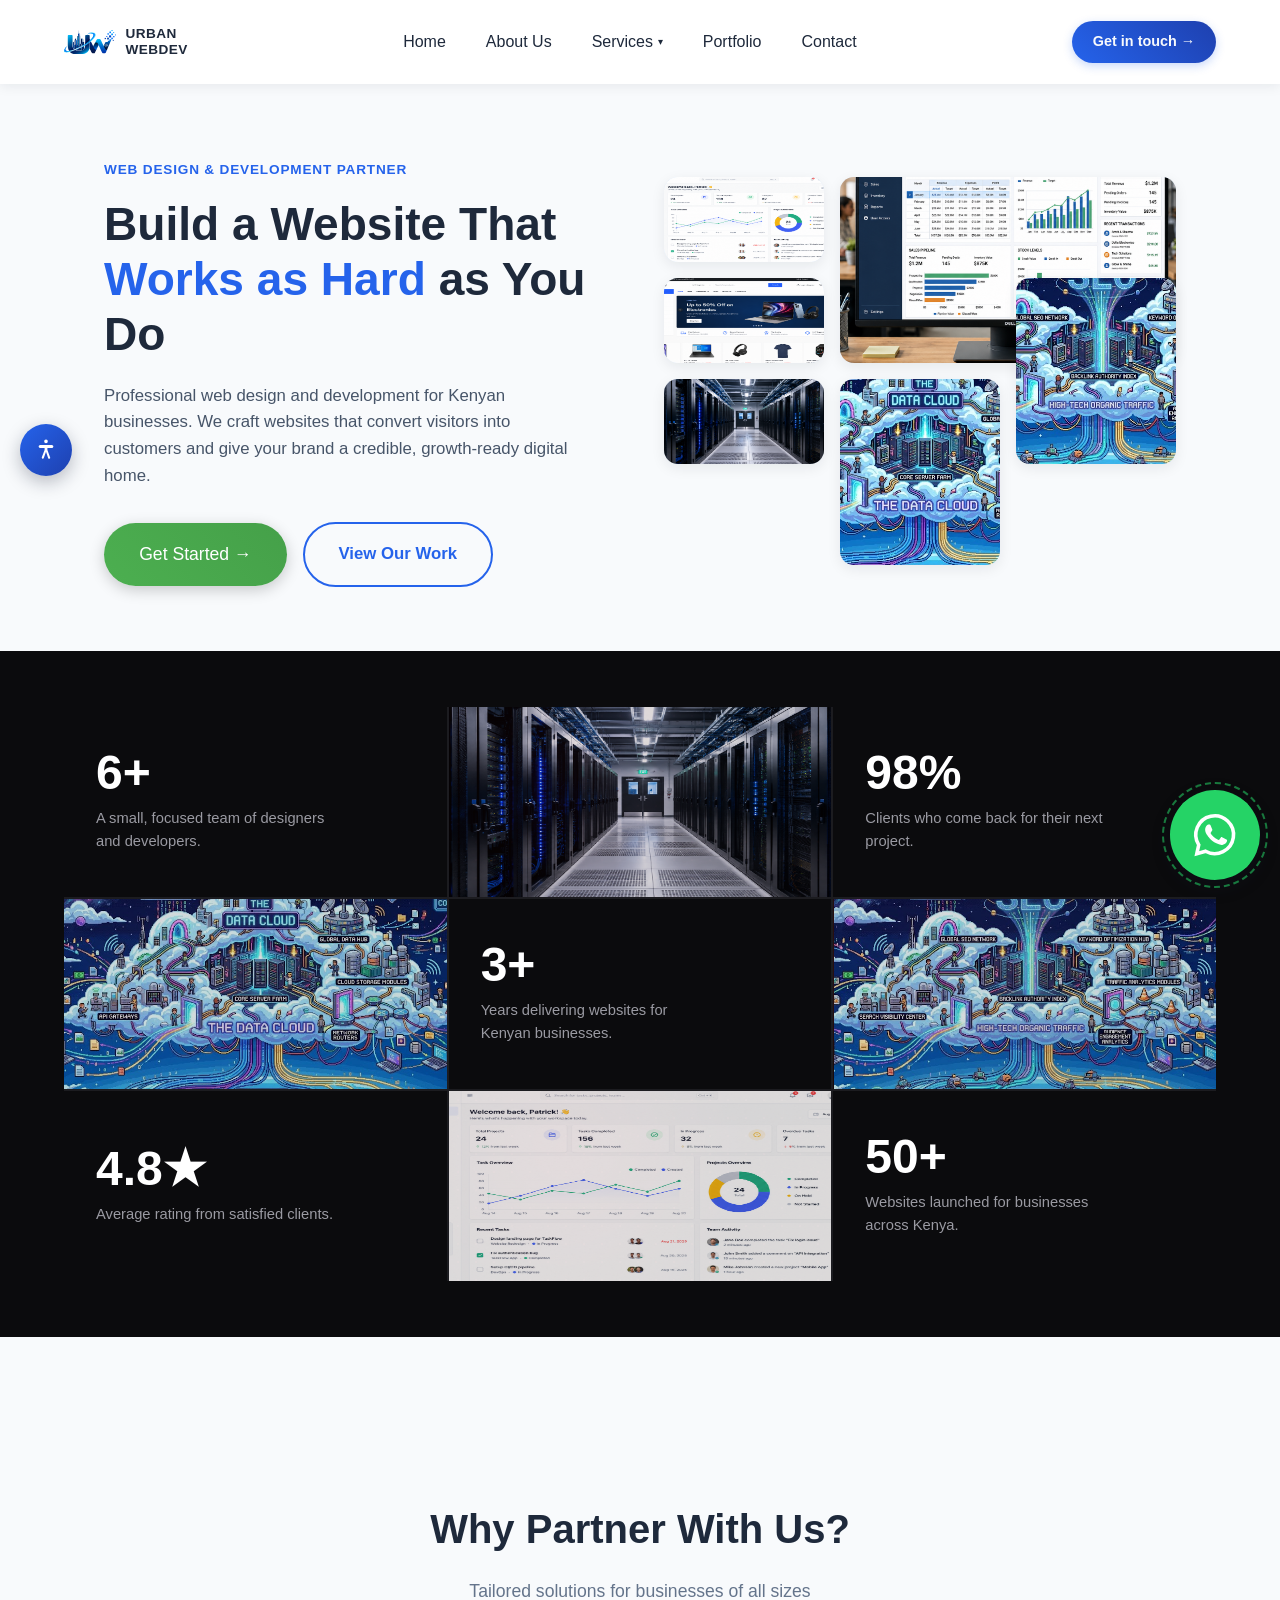
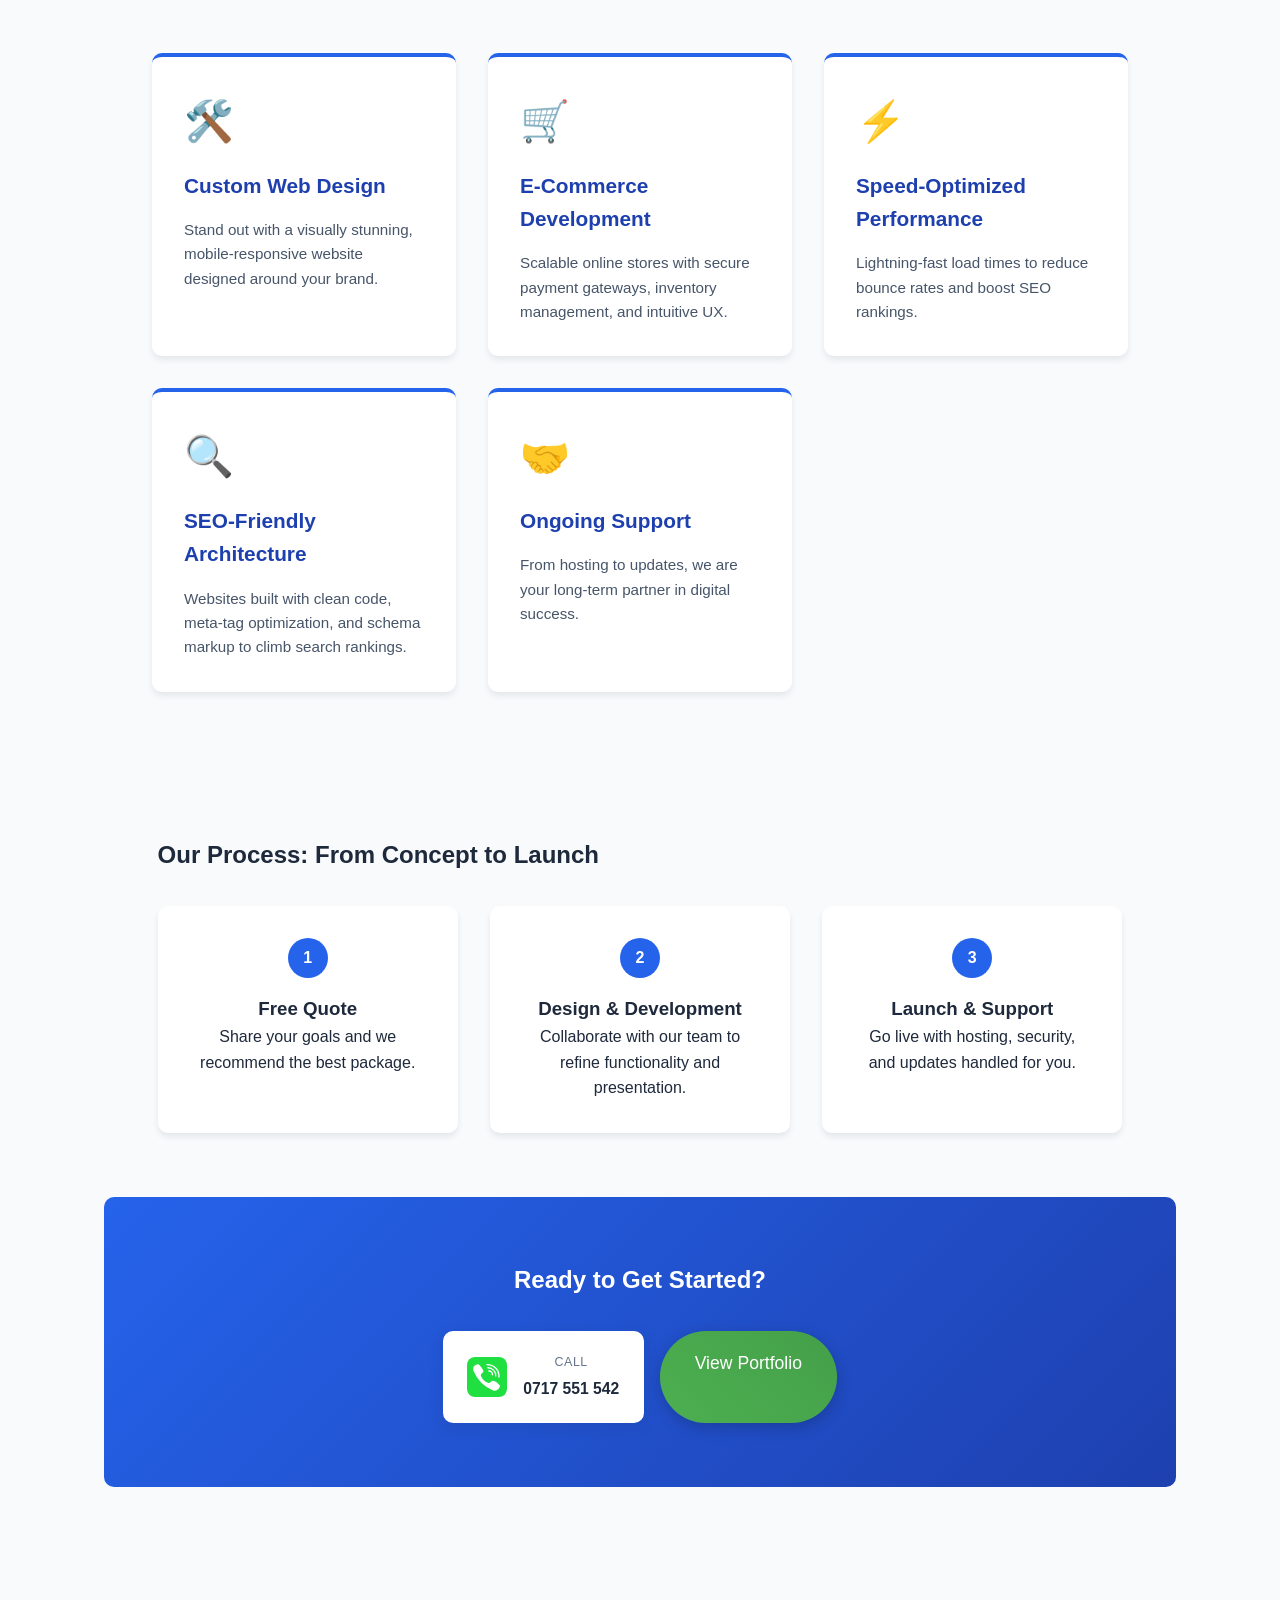
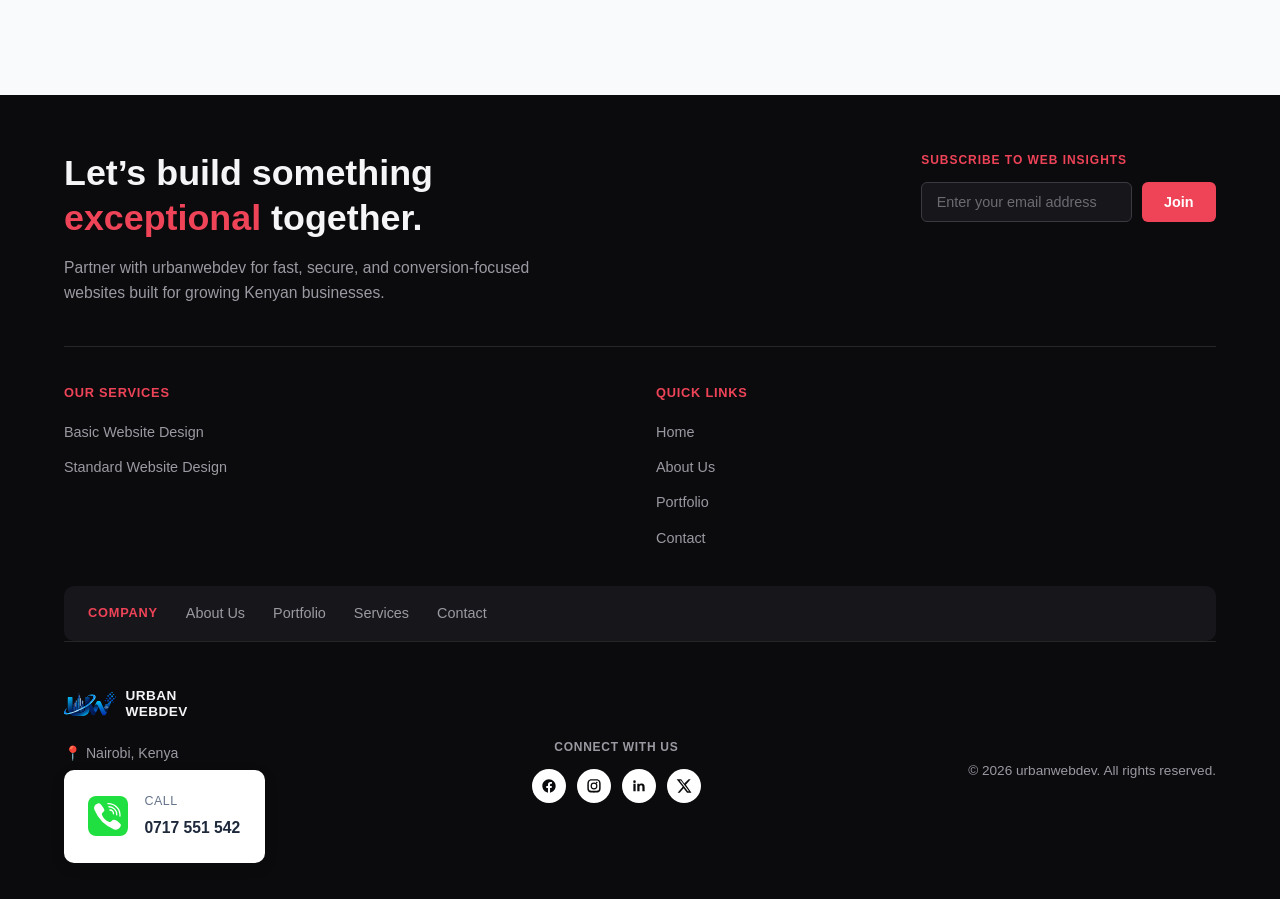
==== commit 0e62cff6: "Updated SEO content and Services Packages" ====
--- a/index.html
+++ b/index.html
@@ -1,25 +1,35 @@
 <!doctype html>
 <html lang="en">
   <head>
-    <!-- Google Tag Manager -->
+    <link rel="icon" type="image/x-icon" href="./assets/icons/favicon.ico" />
+
+    <!-- Google tag (gtag.js) -->
+    <script
+      async
+      src="https://www.googletagmanager.com/gtag/js?id=G-YHQ4M8K61Y"
+    ></script>
     <script>
-      (function (w, d, s, l, i) {
-        w[l] = w[l] || [];
-        w[l].push({ "gtm.start": new Date().getTime(), event: "gtm.js" });
-        var f = d.getElementsByTagName(s)[0],
-          j = d.createElement(s),
-          dl = l != "dataLayer" ? "&l=" + l : "";
-        j.async = true;
-        j.src = "https://www.googletagmanager.com/gtm.js?id=" + i + dl;
-        f.parentNode.insertBefore(j, f);
-      })(window, document, "script", "dataLayer", "GTM-MP3FTV48");
+      window.dataLayer = window.dataLayer || [];
+      function gtag() {
+        dataLayer.push(arguments);
+      }
+      gtag("js", new Date());
+
+      gtag("config", "G-YHQ4M8K61Y");
     </script>
-    <!-- End Google Tag Manager -->
+    <!-- Google tag manager end -->
+
     <meta charset="UTF-8" />
     <meta name="viewport" content="width=device-width, initial-scale=1.0" />
     <title>Web Development Company in Nairobi, Kenya | urbanwebdev</title>
-    <meta name="description" content="urbanwebdev is a web development and software development company in Nairobi, Kenya. We build custom websites, e-commerce stores, and web applications for businesses across Kenya." />
-    <meta name="keywords" content="web development Kenya, web development Nairobi, software development Kenya, web design Nairobi, website design Kenya, ecommerce development Kenya, custom website development Nairobi, IT company Nairobi, web developers Kenya, software company Nairobi" />
+    <meta
+      name="description"
+      content="urbanwebdev builds basic, standard, and corporate websites for businesses in Nairobi and across Kenya."
+    />
+    <meta
+      name="keywords"
+      content="website development Kenya, website development Nairobi, business websites Kenya, corporate websites Nairobi, website design Kenya"
+    />
     <meta name="robots" content="index, follow" />
     <meta name="author" content="urbanwebdev" />
     <link rel="canonical" href="https://urbanwebdevelopers.com/" />
@@ -33,63 +43,92 @@
     <!-- Open Graph / Facebook / WhatsApp -->
     <meta property="og:type" content="website" />
     <meta property="og:url" content="https://urbanwebdevelopers.com/" />
-    <meta property="og:title" content="Web Development Company in Nairobi, Kenya | urbanwebdev" />
-    <meta property="og:description" content="urbanwebdev is a web development and software development company in Nairobi, Kenya. We build custom websites, e-commerce stores, and web applications for businesses across Kenya." />
-    <meta property="og:image" content="https://urbanwebdevelopers.com/assets/brand-logo/UWD%20Brand-Logo.svg" />
+    <meta
+      property="og:title"
+      content="Web Development Company in Nairobi, Kenya | urbanwebdev"
+    />
+    <meta
+      property="og:description"
+      content="urbanwebdev builds basic, standard, and corporate websites for businesses in Nairobi and across Kenya."
+    />
+    <meta
+      property="og:image"
+      content="https://urbanwebdevelopers.com/assets/brand-logo/UWD%20Brand-Logo.svg"
+    />
     <meta property="og:site_name" content="urbanwebdev" />
     <meta property="og:locale" content="en_KE" />
 
     <!-- Twitter Card -->
     <meta name="twitter:card" content="summary_large_image" />
-    <meta name="twitter:title" content="Web Development Company in Nairobi, Kenya | urbanwebdev" />
-    <meta name="twitter:description" content="urbanwebdev is a web development and software development company in Nairobi, Kenya. We build custom websites, e-commerce stores, and web applications for businesses across Kenya." />
-    <meta name="twitter:image" content="https://urbanwebdevelopers.com/assets/brand-logo/UWD%20Brand-Logo.svg" />
+    <meta
+      name="twitter:title"
+      content="Web Development Company in Nairobi, Kenya | urbanwebdev"
+    />
+    <meta
+      name="twitter:description"
+      content="urbanwebdev builds basic, standard, and corporate websites for businesses in Nairobi and across Kenya."
+    />
+    <meta
+      name="twitter:image"
+      content="https://urbanwebdevelopers.com/assets/brand-logo/UWD%20Brand-Logo.svg"
+    />
 
     <meta name="theme-color" content="#2563eb" />
     <link rel="stylesheet" href="./assets/styles/styles.css" />
     <!-- Structured data: LocalBusiness / ProfessionalService for local SEO -->
     <script type="application/ld+json">
-    {
-      "@context": "https://schema.org",
-      "@type": "ProfessionalService",
-      "name": "urbanwebdev",
-      "image": "https://urbanwebdevelopers.com/assets/brand-logo/UWD%20Brand-Logo.svg",
-      "url": "https://urbanwebdevelopers.com/",
-      "telephone": "+254717551542",
-      "priceRange": "Ksh 10,000 - Ksh 150,000+",
-      "description": "urbanwebdev is a web development and software development company in Nairobi, Kenya, offering website development, e-commerce solutions, UI/UX design, web applications, SEO and digital marketing, and website maintenance and support.",
-      "address": {
-        "@type": "PostalAddress",
-        "addressLocality": "Nairobi",
-        "addressRegion": "Nairobi County",
-        "addressCountry": "KE"
-      },
-      "geo": {
-        "@type": "GeoCoordinates",
-        "latitude": -1.286389,
-        "longitude": 36.817223
-      },
-      "areaServed": [
-        { "@type": "City", "name": "Nairobi" },
-        { "@type": "Country", "name": "Kenya" }
-      ],
-      "sameAs": [
-        "https://facebook.com/urbanwebdev",
-        "https://instagram.com/urban_webdev",
-        "https://linkedin.com/company/urbanwebdev",
-        "https://x.com/urbanwebdev"
-      ],
-      "makesOffer": [
-        { "@type": "Offer", "itemOffered": { "@type": "Service", "name": "Website Development" } },
-        { "@type": "Offer", "itemOffered": { "@type": "Service", "name": "E-commerce Solutions" } },
-        { "@type": "Offer", "itemOffered": { "@type": "Service", "name": "UI/UX Design" } },
-        { "@type": "Offer", "itemOffered": { "@type": "Service", "name": "Web Applications" } },
-        { "@type": "Offer", "itemOffered": { "@type": "Service", "name": "SEO & Digital Marketing" } },
-        { "@type": "Offer", "itemOffered": { "@type": "Service", "name": "Maintenance & Support" } }
-      ]
-    }
+      {
+        "@context": "https://schema.org",
+        "@type": "ProfessionalService",
+        "name": "urbanwebdev",
+        "image": "https://urbanwebdevelopers.com/assets/brand-logo/UWD%20Brand-Logo.svg",
+        "url": "https://urbanwebdevelopers.com/",
+        "telephone": "+254717551542",
+        "priceRange": "Ksh 50,000 - Ksh 90,000",
+        "description": "urbanwebdev offers basic, standard, and corporate website packages for businesses in Nairobi and across Kenya.",
+        "address": {
+          "@type": "PostalAddress",
+          "addressLocality": "Nairobi",
+          "addressRegion": "Nairobi County",
+          "addressCountry": "KE"
+        },
+        "geo": {
+          "@type": "GeoCoordinates",
+          "latitude": -1.286389,
+          "longitude": 36.817223
+        },
+        "areaServed": [
+          { "@type": "City", "name": "Nairobi" },
+          { "@type": "Country", "name": "Kenya" }
+        ],
+        "sameAs": [
+          "https://facebook.com/urbanwebdev",
+          "https://instagram.com/urban_webdev",
+          "https://linkedin.com/company/urbanwebdev",
+          "https://x.com/urbanwebdev"
+        ],
+        "makesOffer": [
+          {
+            "@type": "Offer",
+            "price": 50000,
+            "priceCurrency": "KES",
+            "itemOffered": { "@type": "Service", "name": "Basic Website" }
+          },
+          {
+            "@type": "Offer",
+            "price": 70000,
+            "priceCurrency": "KES",
+            "itemOffered": { "@type": "Service", "name": "Standard Website" }
+          },
+          {
+            "@type": "Offer",
+            "price": 90000,
+            "priceCurrency": "KES",
+            "itemOffered": { "@type": "Service", "name": "Corporate Website" }
+          }
+        ]
+      }
     </script>
-
   </head>
   <body>
     <!-- Google Tag Manager (noscript) -->
@@ -126,25 +165,10 @@
               <a href="./services/#pkg-small-business-basic"
                 >Small Business Website (Basic)</a
               >
-              <a href="./services/#pkg-landing-page">Landing Page Website</a>
               <a href="./services/#pkg-small-business-standard"
-                >Small Business Website (Standard)</a
+                >Standard Business Website</a
               >
               <a href="./services/#pkg-corporate-website">Corporate Website</a>
-              <a href="./services/#pkg-basic-ecommerce">Basic E-commerce</a>
-              <a href="./services/#pkg-advanced-ecommerce"
-                >Advanced E-commerce</a
-              >
-              <a href="./services/#pkg-domain-registration"
-                >Domain Registration</a
-              >
-              <a href="./services/#pkg-web-hosting">Web Hosting</a>
-              <a href="./services/#pkg-ssl-certificate">SSL Certificate</a>
-              <a href="./services/#pkg-website-maintenance"
-                >Website Maintenance</a
-              >
-              <a href="./services/#pkg-seo-optimization">SEO Optimization</a>
-              <a href="./services/#pkg-hosting-solutions">Hosting Solutions</a>
             </div>
           </div>
           <a href="./portfolio/" data-i18n="nav.portfolio">Portfolio</a>
@@ -482,34 +506,6 @@
                 >Standard Website Design</a
               >
             </li>
-            <li>
-              <a
-                href="services/services.html#pricing"
-                data-i18n="footer.svc.ecommerce"
-                >E-commerce Website</a
-              >
-            </li>
-            <li>
-              <a
-                href="services/services.html#additional-services"
-                data-i18n="footer.svc.maintenance"
-                >Website Maintenance</a
-              >
-            </li>
-            <li>
-              <a
-                href="services/services.html#additional-services"
-                data-i18n="footer.svc.seo"
-                >SEO Optimization</a
-              >
-            </li>
-            <li>
-              <a
-                href="services/services.html#additional-services"
-                data-i18n="footer.svc.hosting"
-                >Hosting Solutions</a
-              >
-            </li>
           </ul>
         </div>
 
--- a/assets/styles/styles.css
+++ b/assets/styles/styles.css
@@ -48,6 +48,7 @@
   justify-content: space-between;
   gap: 1.5rem;
   max-width: 1200px;
+  min-width: 0;
   margin: 0 auto;
 }
 
@@ -63,8 +64,8 @@
   display: flex;
   align-items: center;
   justify-content: center;
-  width: 100px;
-  height: 100px;
+  width: 52px;
+  height: 52px;
   border-radius: 8px;
   /* background: linear-gradient(135deg, var(--primary-blue), var(--dark-blue)); */
   /* color: var(--text-light); */
@@ -86,6 +87,7 @@
   align-items: center;
   gap: 0.5rem;
   flex-wrap: wrap;
+  min-width: 0;
 }
 
 .nav-links a {
@@ -181,7 +183,7 @@
   transform: none;
 }
 
-@media (max-width: 768px) {
+@media (max-width: 900px) {
   .nav-dropdown {
     width: 100%;
     flex-direction: column;
@@ -882,7 +884,7 @@
 }
 
 /* Responsive Design */
-@media (max-width: 768px) {
+@media (max-width: 900px) {
   .navbar-inner {
     flex-wrap: wrap;
     row-gap: 0.75rem;
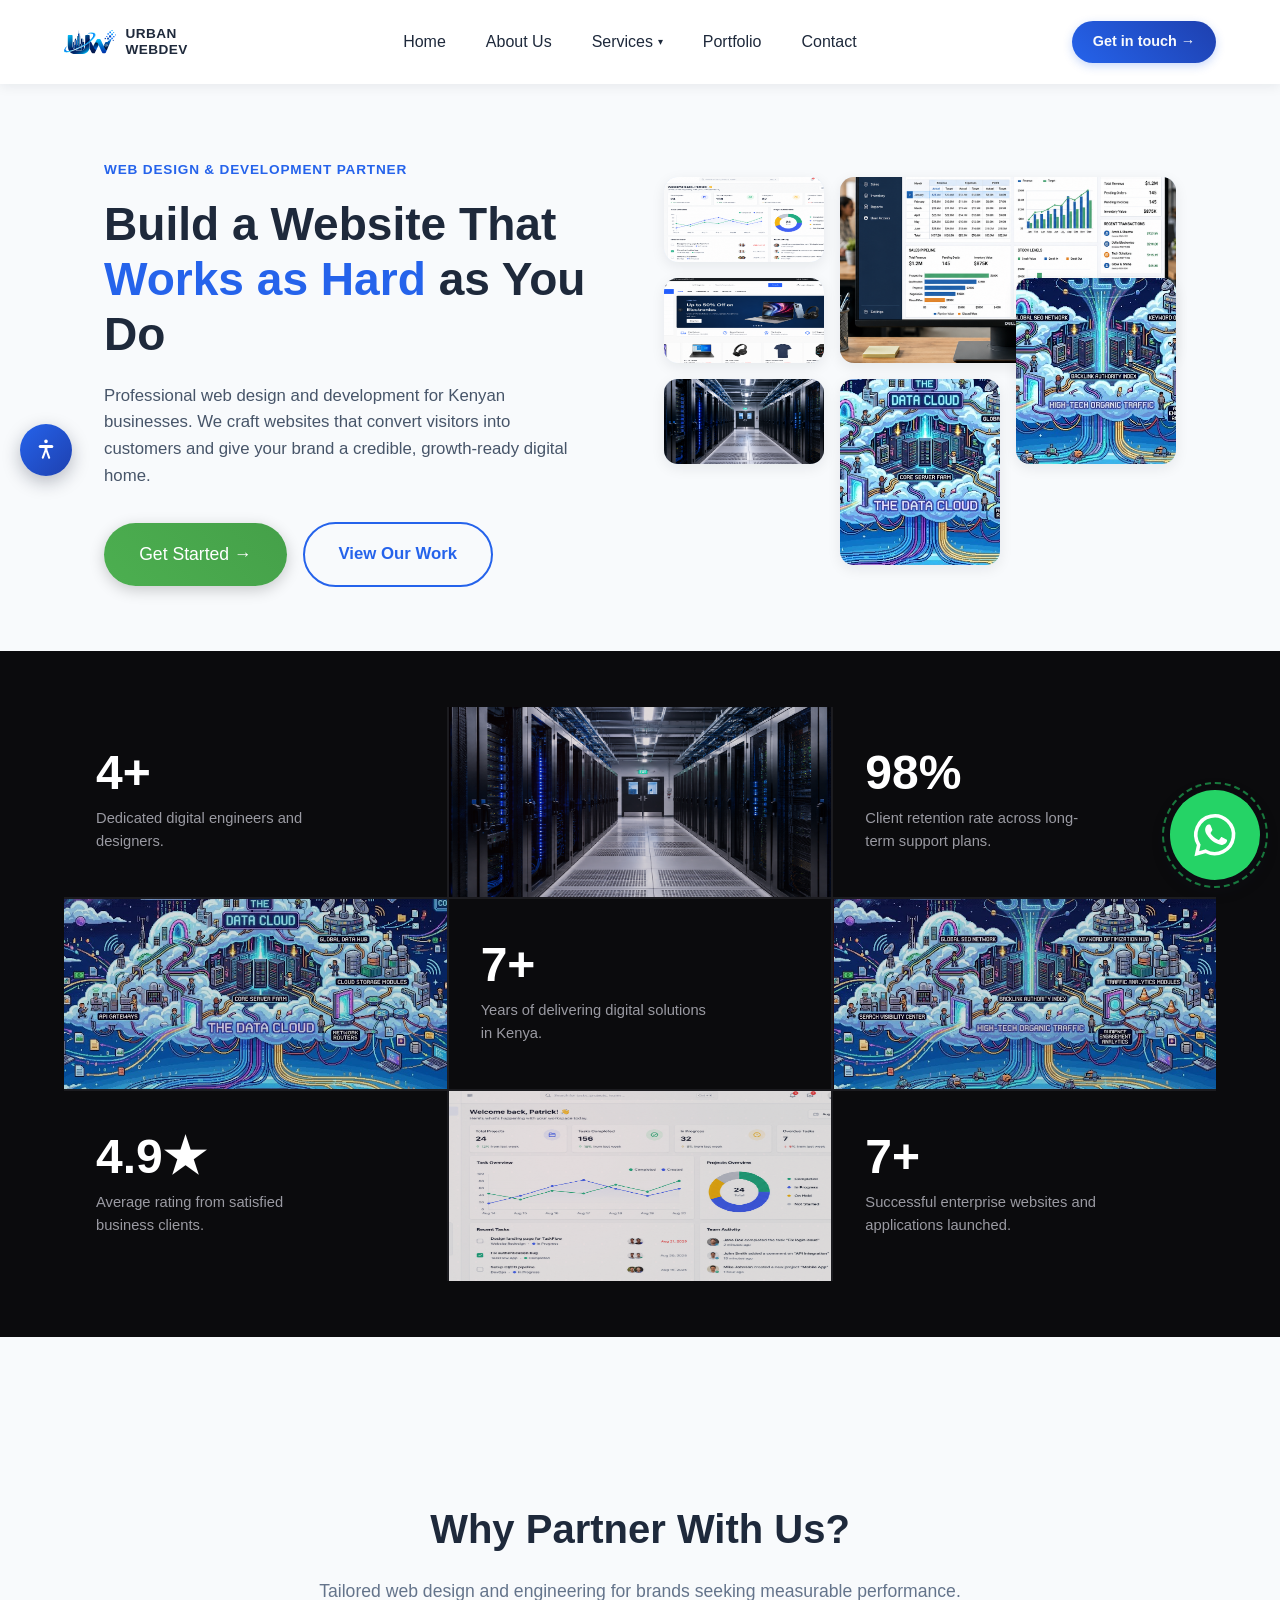
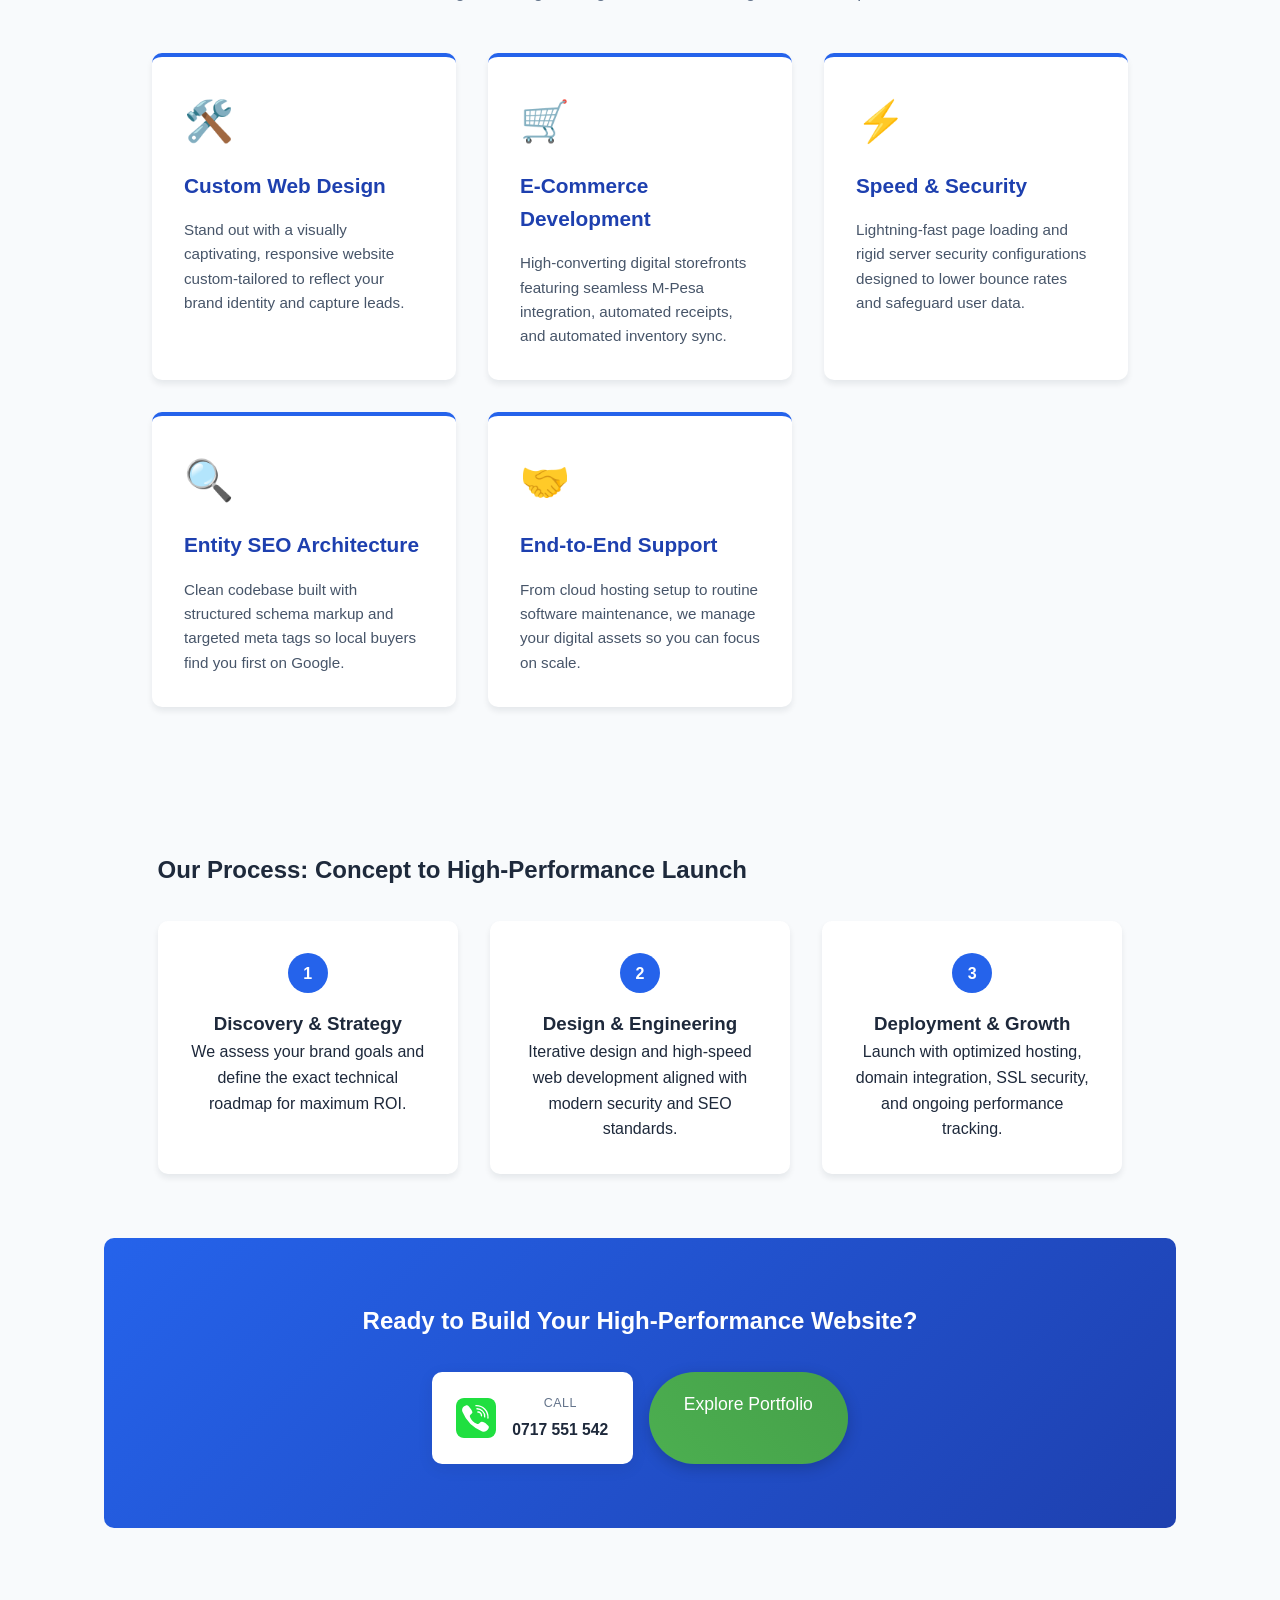
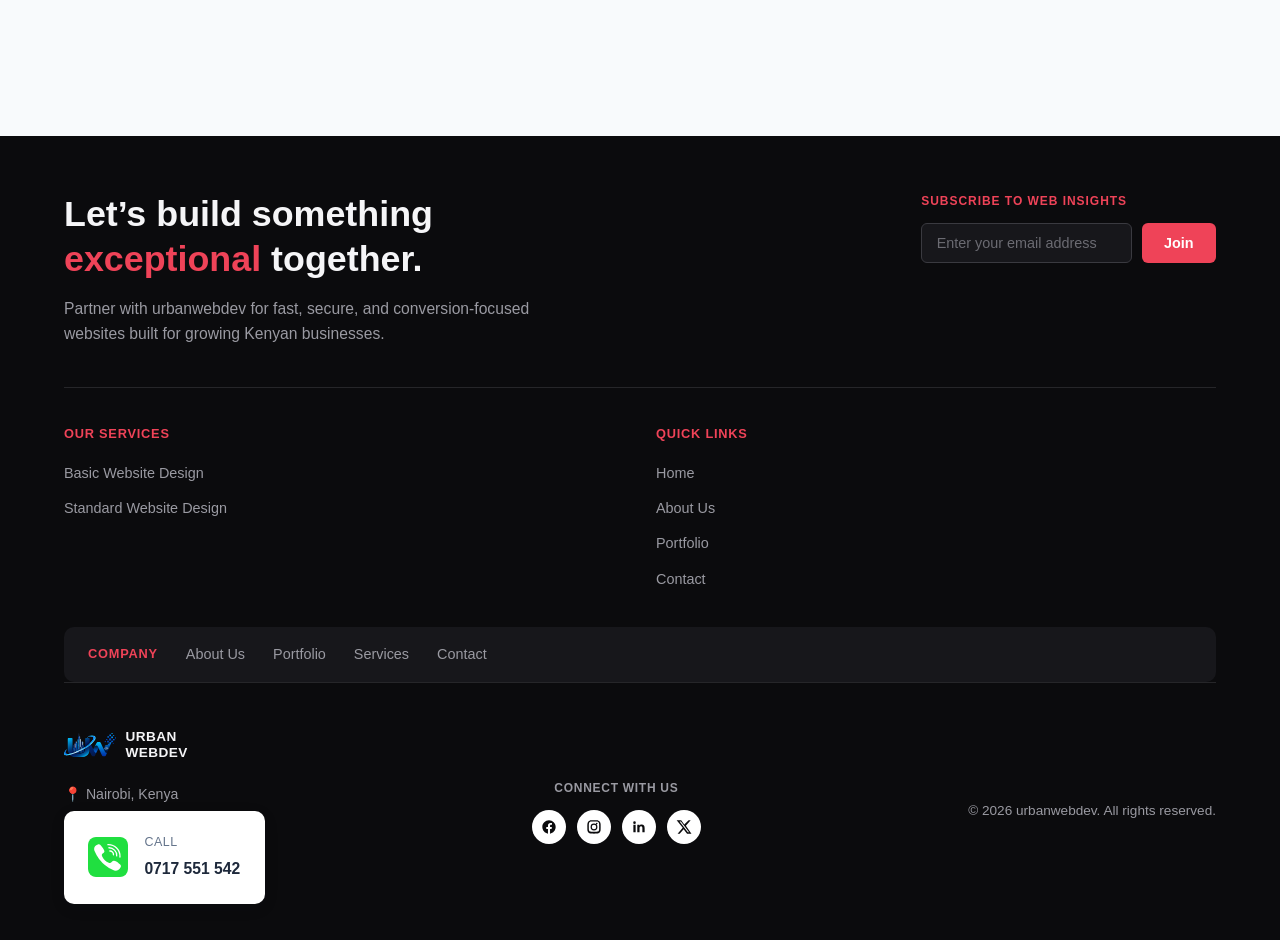
==== commit 2821eb59: "Updates" ====
--- a/index.html
+++ b/index.html
@@ -3,7 +3,7 @@
   <head>
     <link rel="icon" type="image/x-icon" href="./assets/icons/favicon.ico" />
 
-    <!-- Google tag (gtag.js) -->
+    <!-- Google Tag (gtag.js) -->
     <script
       async
       src="https://www.googletagmanager.com/gtag/js?id=G-YHQ4M8K61Y"
@@ -14,29 +14,31 @@
         dataLayer.push(arguments);
       }
       gtag("js", new Date());
-
       gtag("config", "G-YHQ4M8K61Y");
     </script>
-    <!-- Google tag manager end -->
+    <!-- Google Tag Manager End -->
 
     <meta charset="UTF-8" />
     <meta name="viewport" content="width=device-width, initial-scale=1.0" />
-    <title>Web Development Company in Nairobi, Kenya | urbanwebdev</title>
+    <title>Top Web Development Company in Nairobi, Kenya | urbanwebdev</title>
     <meta
       name="description"
-      content="urbanwebdev builds basic, standard, and corporate websites for businesses in Nairobi and across Kenya."
+      content="urbanwebdev designs fast, secure, and conversion-focused websites for businesses in Nairobi and across Kenya. Custom web design, e-commerce, and software solutions."
     />
     <meta
       name="keywords"
-      content="website development Kenya, website development Nairobi, business websites Kenya, corporate websites Nairobi, website design Kenya"
+      content="web development Nairobi, website design Kenya, custom software development Nairobi, e-commerce web developers Kenya, corporate website packages Nairobi"
     />
-    <meta name="robots" content="index, follow" />
+    <meta
+      name="robots"
+      content="index, follow, max-image-preview:large, max-snippet:-1, max-video-preview:-1"
+    />
     <meta name="author" content="urbanwebdev" />
     <link rel="canonical" href="https://urbanwebdevelopers.com/" />
 
-    <!-- Geo tags for local SEO (Nairobi, Kenya) -->
+    <!-- Geo Tags for Local SEO (Nairobi, Kenya) -->
     <meta name="geo.region" content="KE-30" />
-    <meta name="geo.placename" content="Nairobi, Kenya" />
+    <meta name="geo.placename" content="Nairobi" />
     <meta name="geo.position" content="-1.286389;36.817223" />
     <meta name="ICBM" content="-1.286389, 36.817223" />
 
@@ -45,11 +47,11 @@
     <meta property="og:url" content="https://urbanwebdevelopers.com/" />
     <meta
       property="og:title"
-      content="Web Development Company in Nairobi, Kenya | urbanwebdev"
+      content="Top Web Development Company in Nairobi, Kenya | urbanwebdev"
     />
     <meta
       property="og:description"
-      content="urbanwebdev builds basic, standard, and corporate websites for businesses in Nairobi and across Kenya."
+      content="High-performing, secure, and conversion-driven custom websites and e-commerce platforms for Kenyan businesses."
     />
     <meta
       property="og:image"
@@ -62,11 +64,11 @@
     <meta name="twitter:card" content="summary_large_image" />
     <meta
       name="twitter:title"
-      content="Web Development Company in Nairobi, Kenya | urbanwebdev"
+      content="Top Web Development Company in Nairobi, Kenya | urbanwebdev"
     />
     <meta
       name="twitter:description"
-      content="urbanwebdev builds basic, standard, and corporate websites for businesses in Nairobi and across Kenya."
+      content="High-performing, secure, and conversion-driven custom websites and e-commerce platforms for Kenyan businesses."
     />
     <meta
       name="twitter:image"
@@ -75,56 +77,99 @@
 
     <meta name="theme-color" content="#2563eb" />
     <link rel="stylesheet" href="./assets/styles/styles.css" />
-    <!-- Structured data: LocalBusiness / ProfessionalService for local SEO -->
+
+    <!-- Enhanced Structured Data: ProfessionalService & FAQPage -->
     <script type="application/ld+json">
       {
         "@context": "https://schema.org",
-        "@type": "ProfessionalService",
-        "name": "urbanwebdev",
-        "image": "https://urbanwebdevelopers.com/assets/brand-logo/UWD%20Brand-Logo.svg",
-        "url": "https://urbanwebdevelopers.com/",
-        "telephone": "+254717551542",
-        "priceRange": "Ksh 50,000 - Ksh 90,000",
-        "description": "urbanwebdev offers basic, standard, and corporate website packages for businesses in Nairobi and across Kenya.",
-        "address": {
-          "@type": "PostalAddress",
-          "addressLocality": "Nairobi",
-          "addressRegion": "Nairobi County",
-          "addressCountry": "KE"
-        },
-        "geo": {
-          "@type": "GeoCoordinates",
-          "latitude": -1.286389,
-          "longitude": 36.817223
-        },
-        "areaServed": [
-          { "@type": "City", "name": "Nairobi" },
-          { "@type": "Country", "name": "Kenya" }
-        ],
-        "sameAs": [
-          "https://facebook.com/urbanwebdev",
-          "https://instagram.com/urban_webdev",
-          "https://linkedin.com/company/urbanwebdev",
-          "https://x.com/urbanwebdev"
-        ],
-        "makesOffer": [
+        "@graph": [
           {
-            "@type": "Offer",
-            "price": 50000,
-            "priceCurrency": "KES",
-            "itemOffered": { "@type": "Service", "name": "Basic Website" }
+            "@type": "ProfessionalService",
+            "@id": "https://urbanwebdevelopers.com/#organization",
+            "name": "urbanwebdev",
+            "image": "https://urbanwebdevelopers.com/assets/brand-logo/UWD%20Brand-Logo.svg",
+            "url": "https://urbanwebdevelopers.com/",
+            "telephone": "+254717551542",
+            "priceRange": "KES 50,000 - KES 90,000+",
+            "description": "urbanwebdev designs fast, secure, and conversion-focused websites and web applications for businesses in Nairobi and across Kenya.",
+            "address": {
+              "@type": "PostalAddress",
+              "addressLocality": "Nairobi",
+              "addressRegion": "Nairobi County",
+              "addressCountry": "KE"
+            },
+            "geo": {
+              "@type": "GeoCoordinates",
+              "latitude": -1.286389,
+              "longitude": 36.817223
+            },
+            "areaServed": [
+              { "@type": "City", "name": "Nairobi" },
+              { "@type": "Country", "name": "Kenya" }
+            ],
+            "sameAs": [
+              "https://facebook.com/urbanwebdev",
+              "https://instagram.com/urban_webdev",
+              "https://linkedin.com/company/urbanwebdev",
+              "https://x.com/urbanwebdev"
+            ],
+            "hasOfferCatalog": {
+              "@type": "OfferCatalog",
+              "name": "Web Development Services",
+              "itemListElement": [
+                {
+                  "@type": "Offer",
+                  "itemOffered": {
+                    "@type": "Service",
+                    "name": "Basic Business Website Package",
+                    "description": "Clean, mobile-responsive web presence tailored for small businesses."
+                  },
+                  "price": "50000",
+                  "priceCurrency": "KES"
+                },
+                {
+                  "@type": "Offer",
+                  "itemOffered": {
+                    "@type": "Service",
+                    "name": "Standard Business Website Package",
+                    "description": "Full-featured website with enhanced SEO and interactive capabilities."
+                  },
+                  "price": "70000",
+                  "priceCurrency": "KES"
+                },
+                {
+                  "@type": "Offer",
+                  "itemOffered": {
+                    "@type": "Service",
+                    "name": "Corporate & E-Commerce Web Package",
+                    "description": "Custom enterprise solutions with M-Pesa integration and dynamic workflows."
+                  },
+                  "price": "90000",
+                  "priceCurrency": "KES"
+                }
+              ]
+            }
           },
           {
-            "@type": "Offer",
-            "price": 70000,
-            "priceCurrency": "KES",
-            "itemOffered": { "@type": "Service", "name": "Standard Website" }
-          },
-          {
-            "@type": "Offer",
-            "price": 90000,
-            "priceCurrency": "KES",
-            "itemOffered": { "@type": "Service", "name": "Corporate Website" }
+            "@type": "FAQPage",
+            "mainEntity": [
+              {
+                "@type": "Question",
+                "name": "How much does website development cost in Nairobi, Kenya?",
+                "acceptedAnswer": {
+                  "@type": "Answer",
+                  "text": "Our transparent packages range from KES 50,000 for basic business websites to KES 90,000+ for enterprise corporate platforms and custom e-commerce applications."
+                }
+              },
+              {
+                "@type": "Question",
+                "name": "How long does it take to build a business website?",
+                "acceptedAnswer": {
+                  "@type": "Answer",
+                  "text": "Basic and standard websites typically launch within 1 to 2 weeks, while larger corporate platforms or custom e-commerce systems take 3 to 4 weeks."
+                }
+              }
+            ]
           }
         ]
       }
@@ -132,15 +177,16 @@
   </head>
   <body>
     <!-- Google Tag Manager (noscript) -->
-    <noscript
-      ><iframe
+    <noscript>
+      <iframe
         src="https://www.googletagmanager.com/ns.html?id=GTM-MP3FTV48"
         height="0"
         width="0"
         style="display: none; visibility: hidden"
-      ></iframe
-    ></noscript>
+      ></iframe>
+    </noscript>
     <!-- End Google Tag Manager (noscript) -->
+
     <nav class="navbar">
       <div class="navbar-inner">
         <a href="./" class="brand">
@@ -157,10 +203,10 @@
           <a href="../" data-i18n="nav.home">Home</a>
           <a href="./about/" data-i18n="nav.about">About Us</a>
           <div class="nav-dropdown">
-            <a href="./services/" class="nav-dropdown-toggle"
-              ><span data-i18n="nav.services">Services</span>
-              <span class="dropdown-caret" aria-hidden="true">▾</span></a
-            >
+            <a href="./services/" class="nav-dropdown-toggle">
+              <span data-i18n="nav.services">Services</span>
+              <span class="dropdown-caret" aria-hidden="true">▾</span>
+            </a>
             <div class="nav-dropdown-menu">
               <a href="./services/#pkg-small-business-basic"
                 >Small Business Website (Basic)</a
@@ -195,26 +241,27 @@
       </div>
     </nav>
 
+    <!-- High-Impact Hero Section -->
     <header class="hero-split">
       <div class="hero-split-text">
         <span class="eyebrow" data-i18n="hero.index.eyebrow"
-          >Web Design &amp; Development Partner</span
+          >Premier Web Development in Nairobi &amp; Across Kenya</span
         >
         <h1 data-i18n-html="hero.index.headingHtml">
-          Build a Website That <span class="accent">Works as Hard</span> as You
-          Do
+          Scalable Web Engineering &amp; Design Built to
+          <span class="accent">Grow Your Business</span>
         </h1>
         <p data-i18n="hero.index.text">
-          Professional web design and development for Kenyan businesses. We
-          craft websites that convert visitors into customers and give your
-          brand a credible, growth-ready digital home.
+          We engineer high-speed, secure websites and custom web applications
+          that rank on search engines, engage audiences, and drive continuous
+          sales growth for Kenyan brands.
         </p>
         <div class="hero-split-actions">
           <a href="./contact/" class="cta-button" data-i18n="hero.index.btn1"
-            >Get Started →</a
+            >Request a Free Quote →</a
           >
           <a href="./portfolio/" class="btn-outline" data-i18n="hero.index.btn2"
-            >View Our Work</a
+            >Explore Our Projects</a
           >
         </div>
       </div>
@@ -226,7 +273,7 @@
           >
             <img
               src="./assets/images/SAAS SYSTEMS.svg"
-              alt="Abstract tech visual"
+              alt="SaaS web application architecture design"
               loading="lazy"
             />
           </div>
@@ -236,7 +283,7 @@
           >
             <img
               src="./assets/images/Custom_erp_systems.svg"
-              alt="Abstract tech visual"
+              alt="Custom business ERP and database integration"
               loading="lazy"
             />
           </div>
@@ -246,7 +293,7 @@
           >
             <img
               src="./assets/images/advanced ecommerce.svg"
-              alt="Abstract tech visual"
+              alt="Advanced e-commerce store infrastructure with M-Pesa"
               loading="lazy"
             />
           </div>
@@ -256,7 +303,7 @@
           >
             <img
               src="./assets/images/Data center nets.svg"
-              alt="Abstract tech visual"
+              alt="Data center networks and secure web hosting"
               loading="lazy"
             />
           </div>
@@ -266,7 +313,7 @@
           >
             <img
               src="./assets/images/cloud computing and orchestration.svg"
-              alt="Abstract tech visual"
+              alt="Cloud computing server setup and optimization"
               loading="lazy"
             />
           </div>
@@ -276,7 +323,7 @@
           >
             <img
               src="./assets/images/SEO.svg"
-              alt="Abstract tech visual"
+              alt="SEO strategy and web traffic acceleration"
               loading="lazy"
             />
           </div>
@@ -287,8 +334,8 @@
     <section class="stats-grid-section">
       <div class="stats-grid">
         <div class="stat-tile">
-          <span class="stat-number">6+</span>
-          <p>A small, focused team of designers and developers.</p>
+          <span class="stat-number">4+</span>
+          <p>Dedicated digital engineers and designers.</p>
         </div>
         <div
           class="stat-tile image-tile anim-spin"
@@ -296,13 +343,13 @@
         >
           <img
             src="./assets/images/Data%20center%20nets.svg"
-            alt="Data center server racks"
+            alt="Data center server infrastructure"
             loading="lazy"
           />
         </div>
         <div class="stat-tile">
           <span class="stat-number">98%</span>
-          <p>Clients who come back for their next project.</p>
+          <p>Client retention rate across long-term support plans.</p>
         </div>
         <div
           class="stat-tile image-tile anim-slide"
@@ -310,13 +357,13 @@
         >
           <img
             src="./assets/images/cloud%20computing%20and%20orchestration.svg"
-            alt="Cloud computing platform illustration"
+            alt="Cloud infrastructure and DevOps orchestration"
             loading="lazy"
           />
         </div>
         <div class="stat-tile">
-          <span class="stat-number">3+</span>
-          <p>Years delivering websites for Kenyan businesses.</p>
+          <span class="stat-number">7+</span>
+          <p>Years of delivering digital solutions in Kenya.</p>
         </div>
         <div
           class="stat-tile image-tile anim-spin"
@@ -324,13 +371,13 @@
         >
           <img
             src="./assets/images/SEO.svg"
-            alt="SEO and traffic analytics illustration"
+            alt="Search engine optimization performance analytics"
             loading="lazy"
           />
         </div>
         <div class="stat-tile">
-          <span class="stat-number">4.8★</span>
-          <p>Average rating from satisfied clients.</p>
+          <span class="stat-number">4.9★</span>
+          <p>Average rating from satisfied business clients.</p>
         </div>
         <div
           class="stat-tile image-tile anim-slide"
@@ -338,13 +385,13 @@
         >
           <img
             src="./assets/images/SAAS%20SYSTEMS.svg"
-            alt="Project management software dashboard illustration"
+            alt="Dashboard metrics visual for software applications"
             loading="lazy"
           />
         </div>
         <div class="stat-tile">
-          <span class="stat-number">50+</span>
-          <p>Websites launched for businesses across Kenya.</p>
+          <span class="stat-number">7+</span>
+          <p>Successful enterprise websites and applications launched.</p>
         </div>
       </div>
     </section>
@@ -355,7 +402,8 @@
           <div class="benefits-container">
             <h2>Why Partner With Us?</h2>
             <p class="subheading">
-              Tailored solutions for businesses of all sizes
+              Tailored web design and engineering for brands seeking measurable
+              performance.
             </p>
 
             <div class="benefits-grid">
@@ -363,8 +411,9 @@
                 <div class="benefit-icon">🛠️</div>
                 <h3>Custom Web Design</h3>
                 <p>
-                  Stand out with a visually stunning, mobile-responsive website
-                  designed around your brand.
+                  Stand out with a visually captivating, responsive website
+                  custom-tailored to reflect your brand identity and capture
+                  leads.
                 </p>
               </div>
 
@@ -372,35 +421,36 @@
                 <div class="benefit-icon">🛒</div>
                 <h3>E-Commerce Development</h3>
                 <p>
-                  Scalable online stores with secure payment gateways, inventory
-                  management, and intuitive UX.
+                  High-converting digital storefronts featuring seamless M-Pesa
+                  integration, automated receipts, and automated inventory sync.
                 </p>
               </div>
 
               <div class="benefit-card">
                 <div class="benefit-icon">⚡</div>
-                <h3>Speed-Optimized Performance</h3>
+                <h3>Speed & Security</h3>
                 <p>
-                  Lightning-fast load times to reduce bounce rates and boost SEO
-                  rankings.
+                  Lightning-fast page loading and rigid server security
+                  configurations designed to lower bounce rates and safeguard
+                  user data.
                 </p>
               </div>
 
               <div class="benefit-card">
                 <div class="benefit-icon">🔍</div>
-                <h3>SEO-Friendly Architecture</h3>
+                <h3>Entity SEO Architecture</h3>
                 <p>
-                  Websites built with clean code, meta-tag optimization, and
-                  schema markup to climb search rankings.
+                  Clean codebase built with structured schema markup and
+                  targeted meta tags so local buyers find you first on Google.
                 </p>
               </div>
 
               <div class="benefit-card">
                 <div class="benefit-icon">🤝</div>
-                <h3>Ongoing Support</h3>
+                <h3>End-to-End Support</h3>
                 <p>
-                  From hosting to updates, we are your long-term partner in
-                  digital success.
+                  From cloud hosting setup to routine software maintenance, we
+                  manage your digital assets so you can focus on scale.
                 </p>
               </div>
             </div>
@@ -408,33 +458,37 @@
         </section>
 
         <section class="process-section">
-          <h2>Our Process: From Concept to Launch</h2>
+          <h2>Our Process: Concept to High-Performance Launch</h2>
           <div class="process-steps">
             <div class="process-step">
               <div class="step-number">1</div>
-              <h3>Free Quote</h3>
-              <p>Share your goals and we recommend the best package.</p>
+              <h3>Discovery & Strategy</h3>
+              <p>
+                We assess your brand goals and define the exact technical
+                roadmap for maximum ROI.
+              </p>
             </div>
             <div class="process-step">
               <div class="step-number">2</div>
-              <h3>Design & Development</h3>
+              <h3>Design & Engineering</h3>
               <p>
-                Collaborate with our team to refine functionality and
-                presentation.
+                Iterative design and high-speed web development aligned with
+                modern security and SEO standards.
               </p>
             </div>
             <div class="process-step">
               <div class="step-number">3</div>
-              <h3>Launch & Support</h3>
+              <h3>Deployment & Growth</h3>
               <p>
-                Go live with hosting, security, and updates handled for you.
+                Launch with optimized hosting, domain integration, SSL security,
+                and ongoing performance tracking.
               </p>
             </div>
           </div>
         </section>
 
         <section class="cta-section">
-          <h2>Ready to Get Started?</h2>
+          <h2>Ready to Build Your High-Performance Website?</h2>
           <div class="cta-buttons">
             <a href="tel:+254717551542" class="contact-method-card">
               <img
@@ -449,7 +503,7 @@
               </span>
             </a>
             <a href="./portfolio/" class="cta-button">
-              <i class="fas fa-laptop-code"></i> View Portfolio
+              <i class="fas fa-laptop-code"></i> Explore Portfolio
             </a>
           </div>
         </section>
@@ -645,6 +699,8 @@
     </footer>
 
     <script src="./assets/js/script.js"></script>
+
+    <!-- Accessibility Widget -->
     <div class="a11y-widget" id="a11yWidget">
       <button
         type="button"
@@ -730,6 +786,8 @@
     </div>
 
     <script src="./assets/js/accessibility.js"></script>
+
+    <!-- WhatsApp Chat Widget -->
     <div class="wa-widget">
       <button
         type="button"
